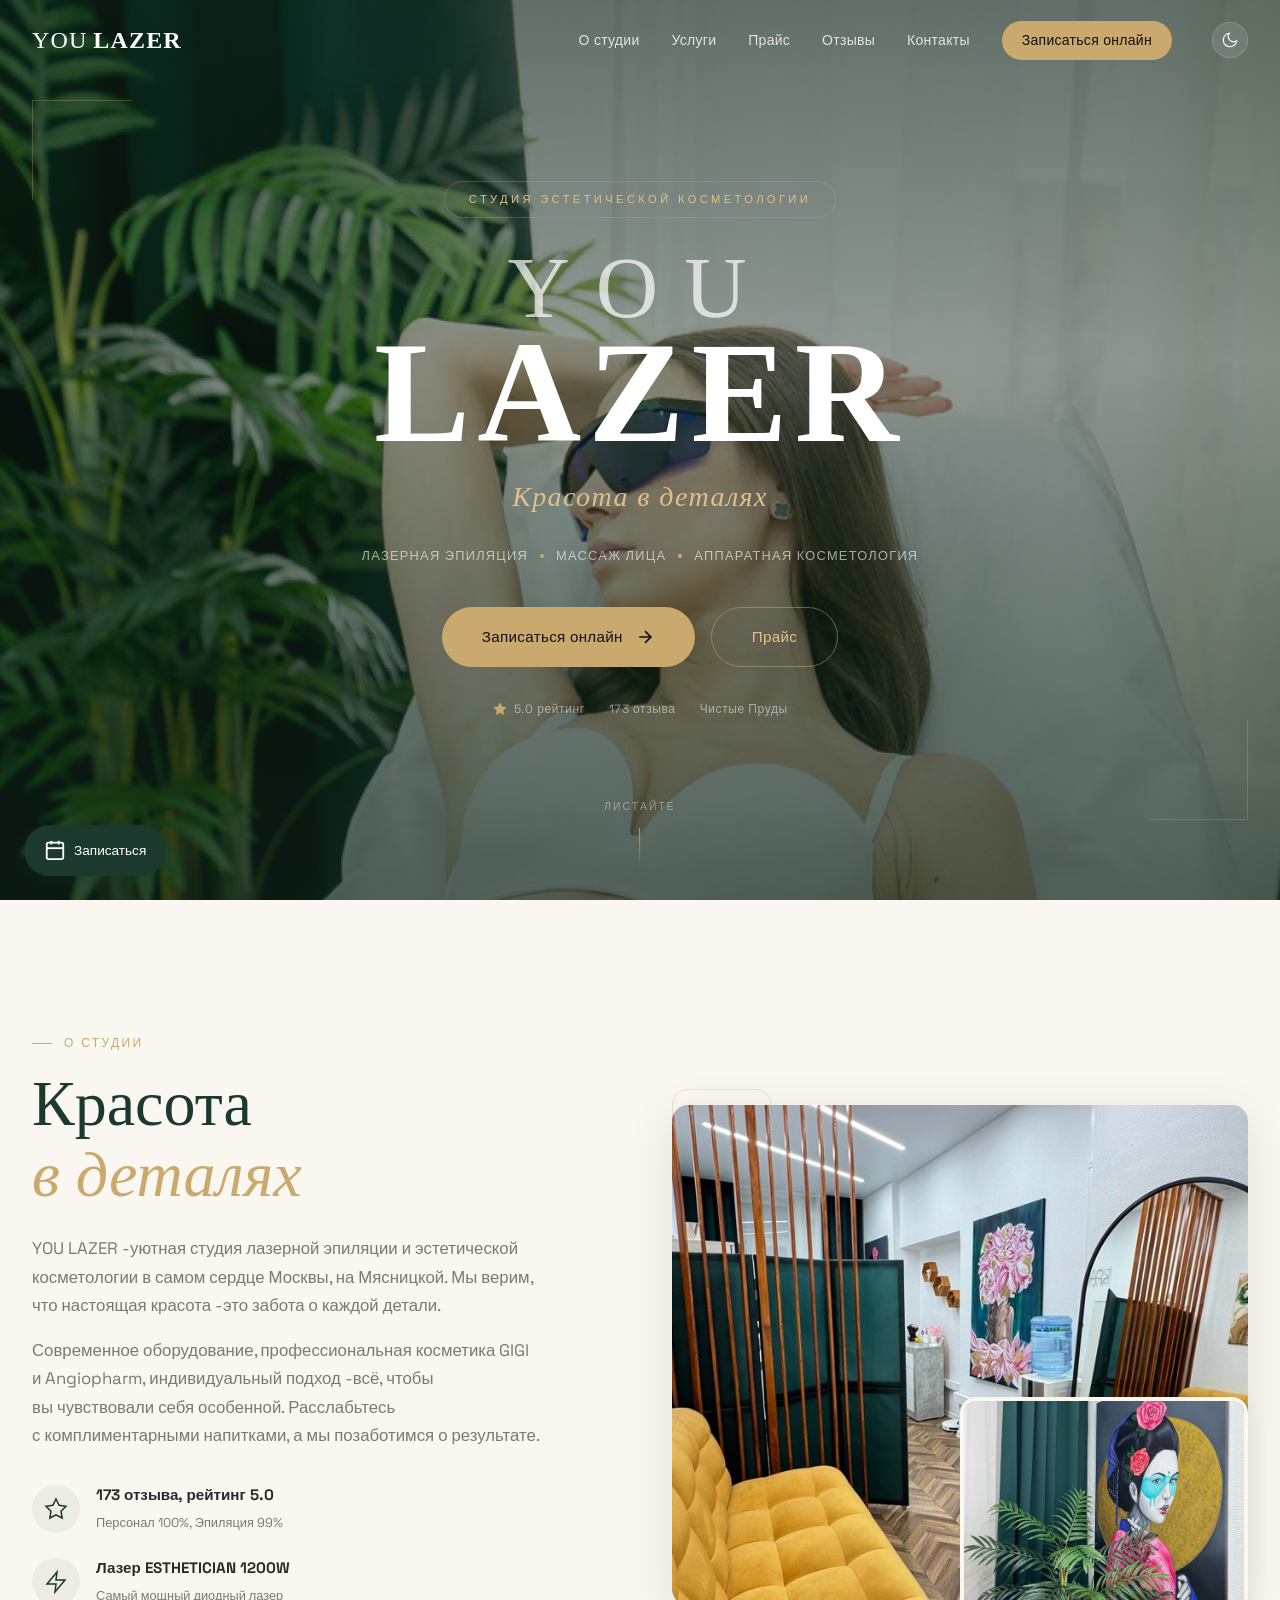
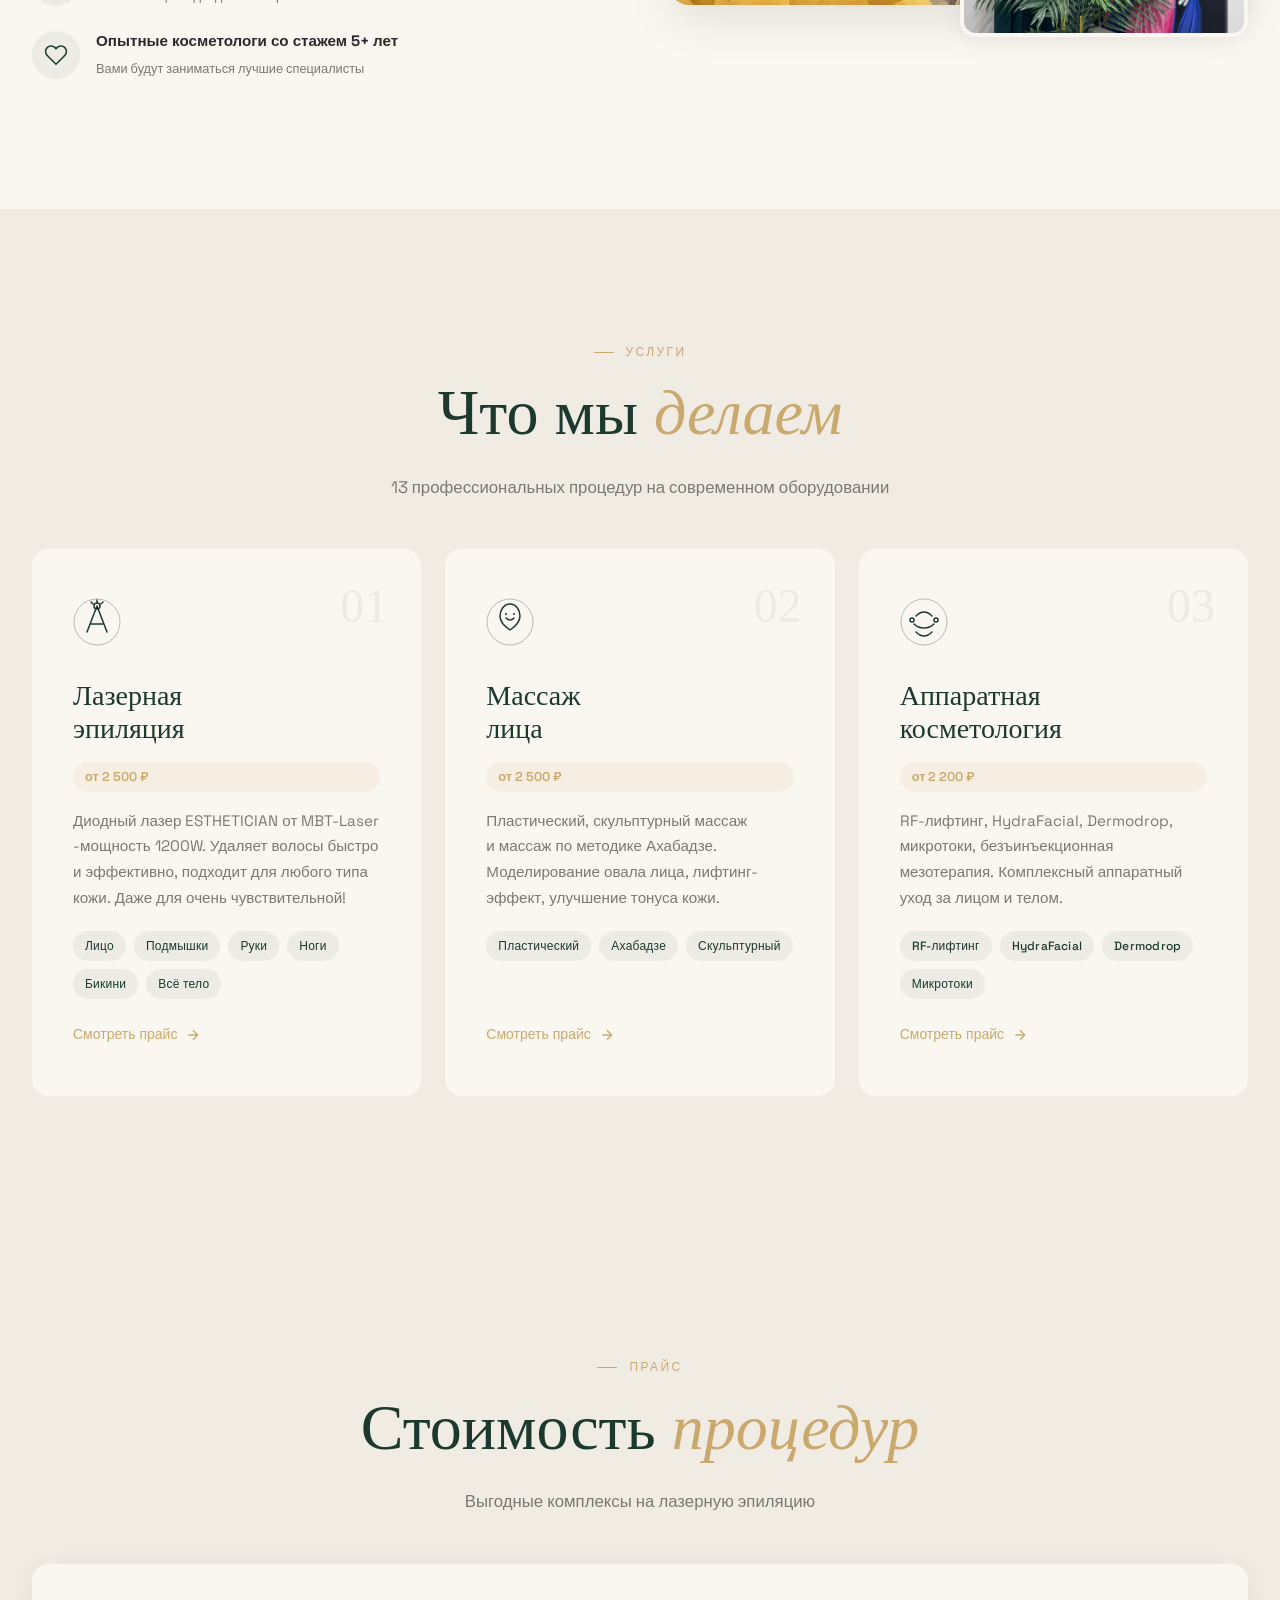
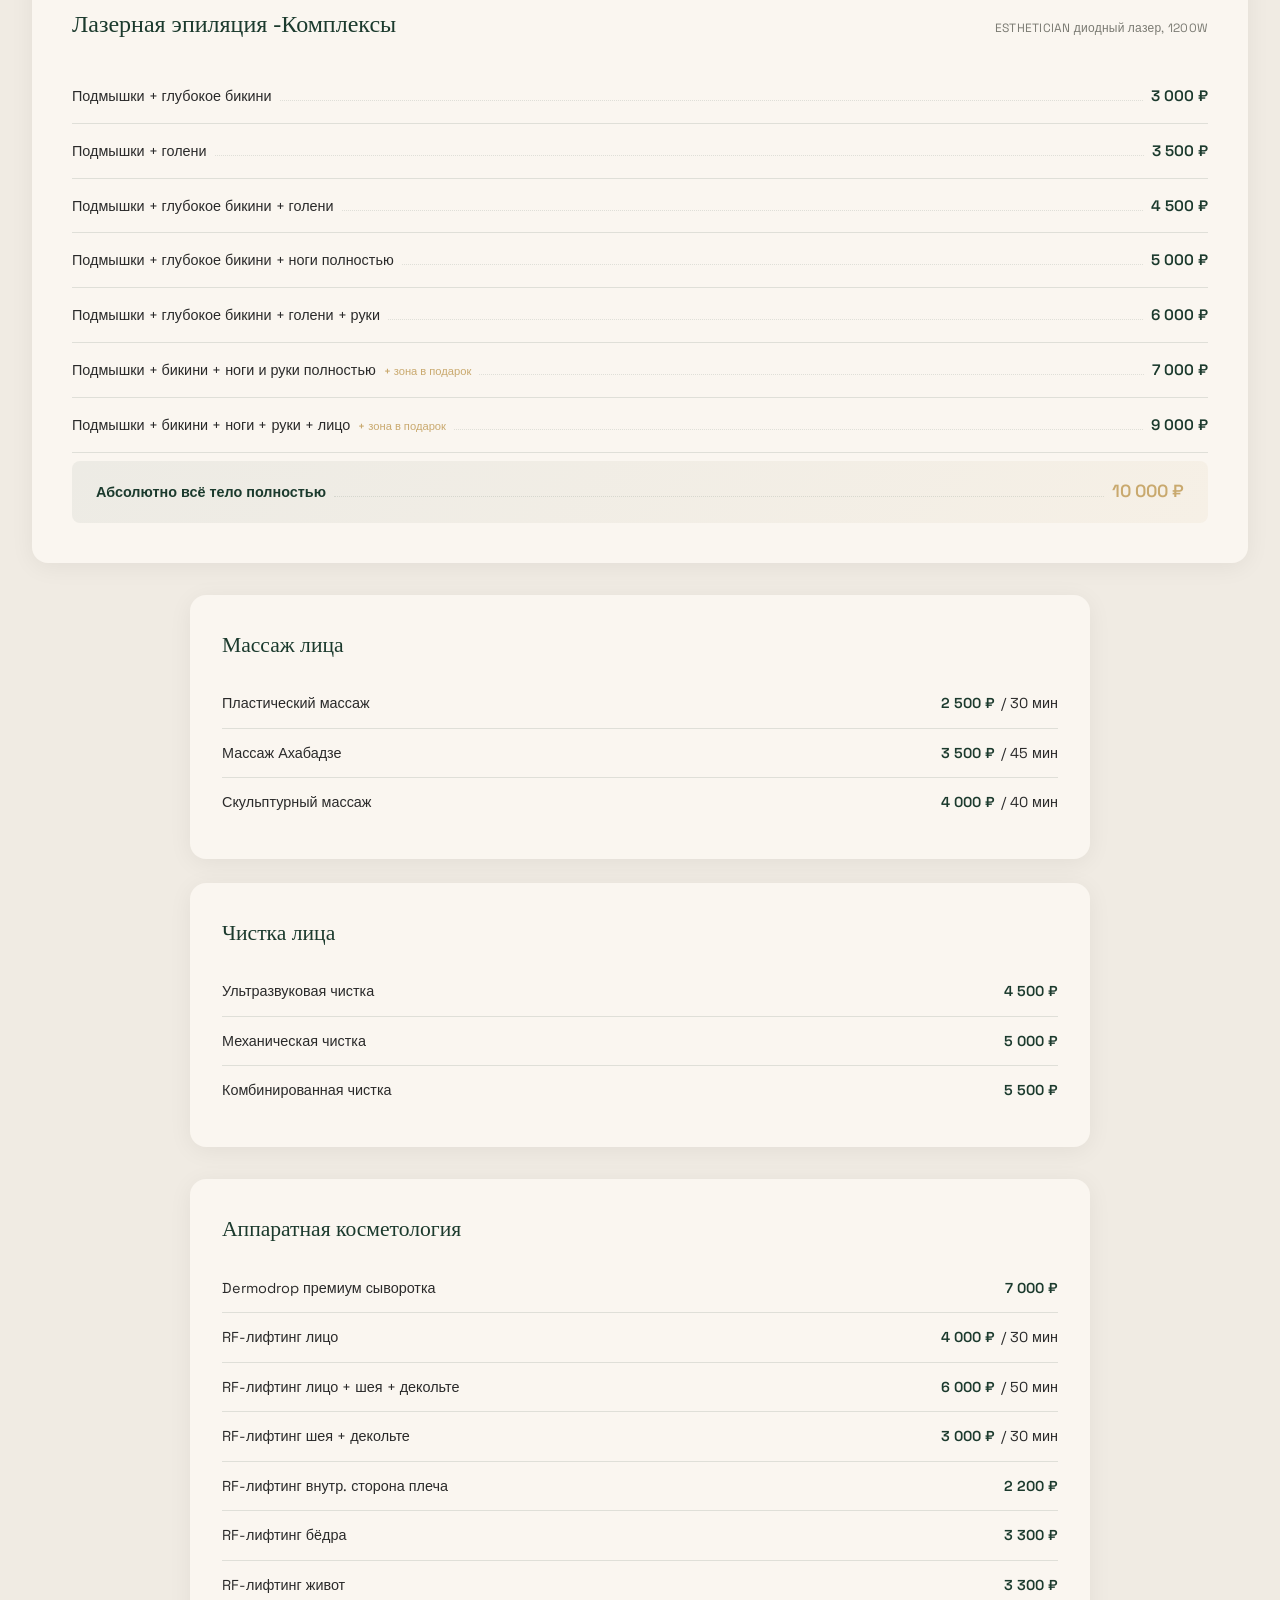
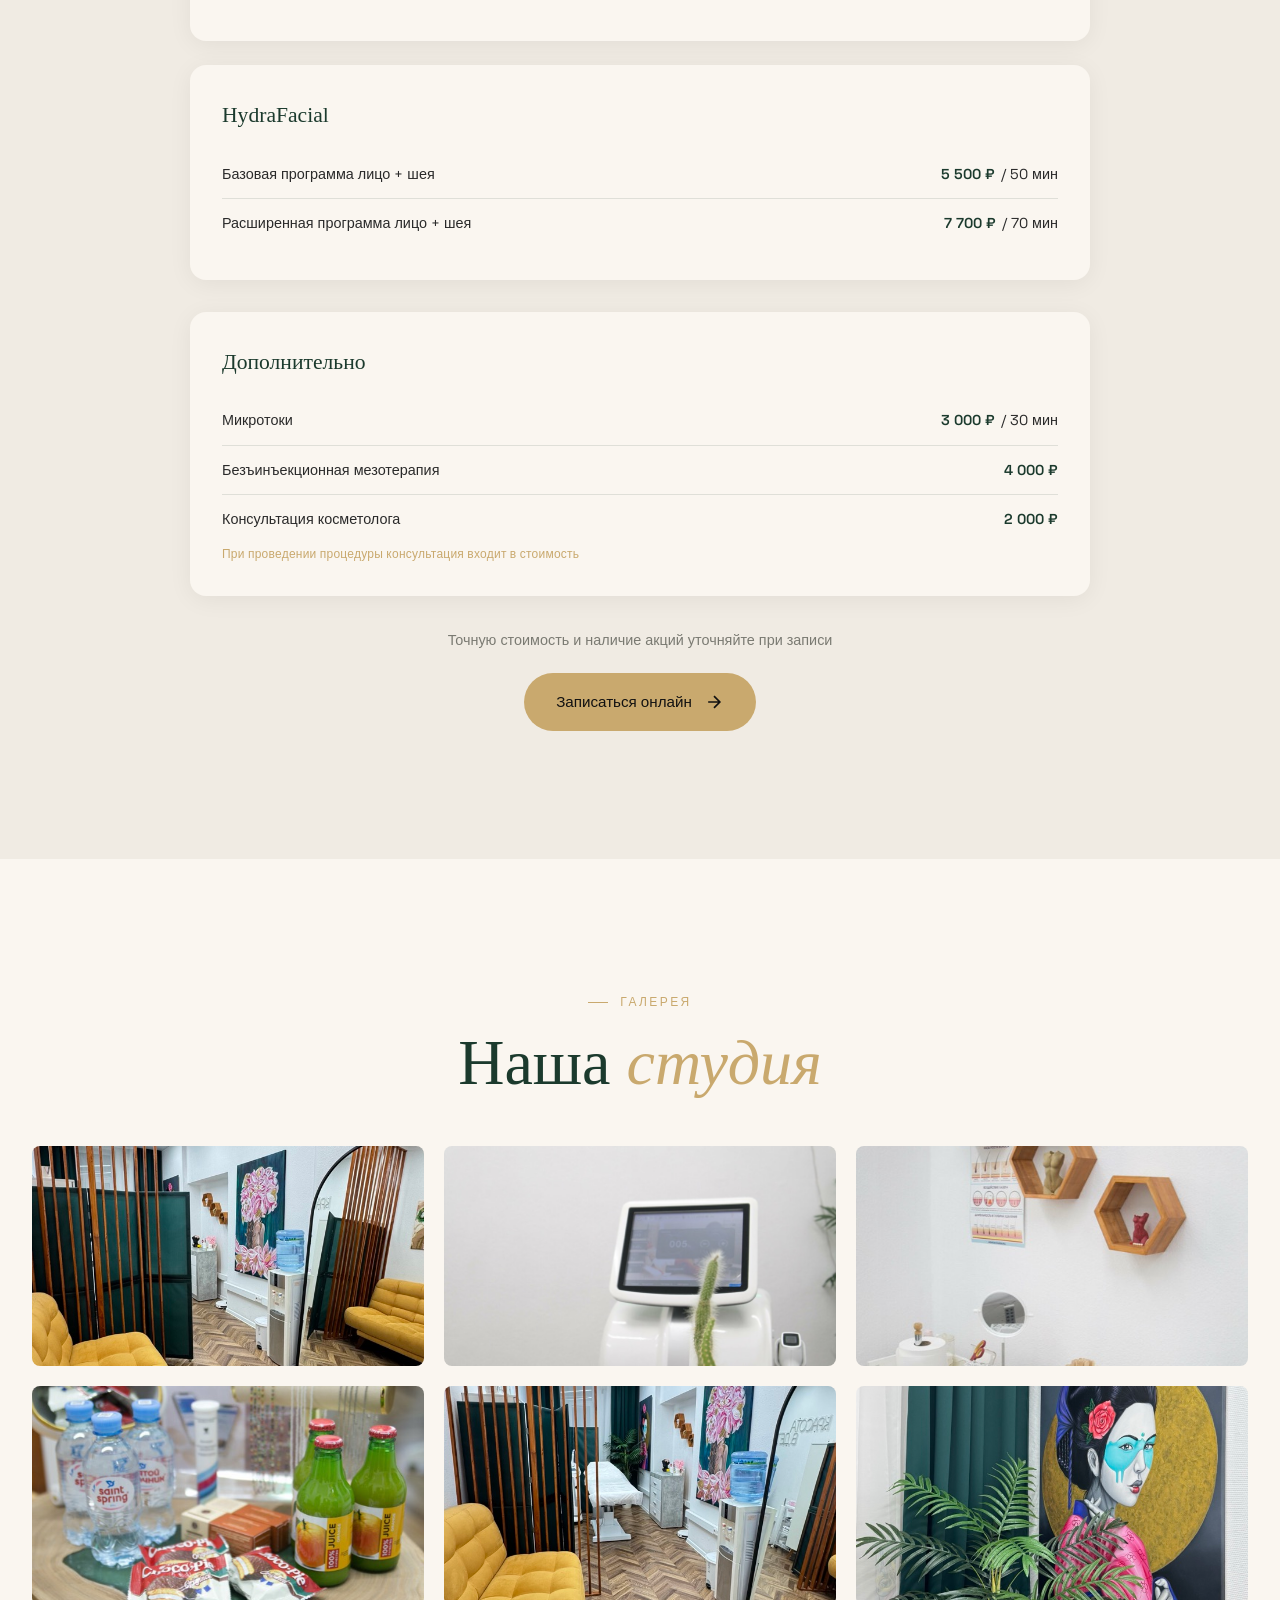
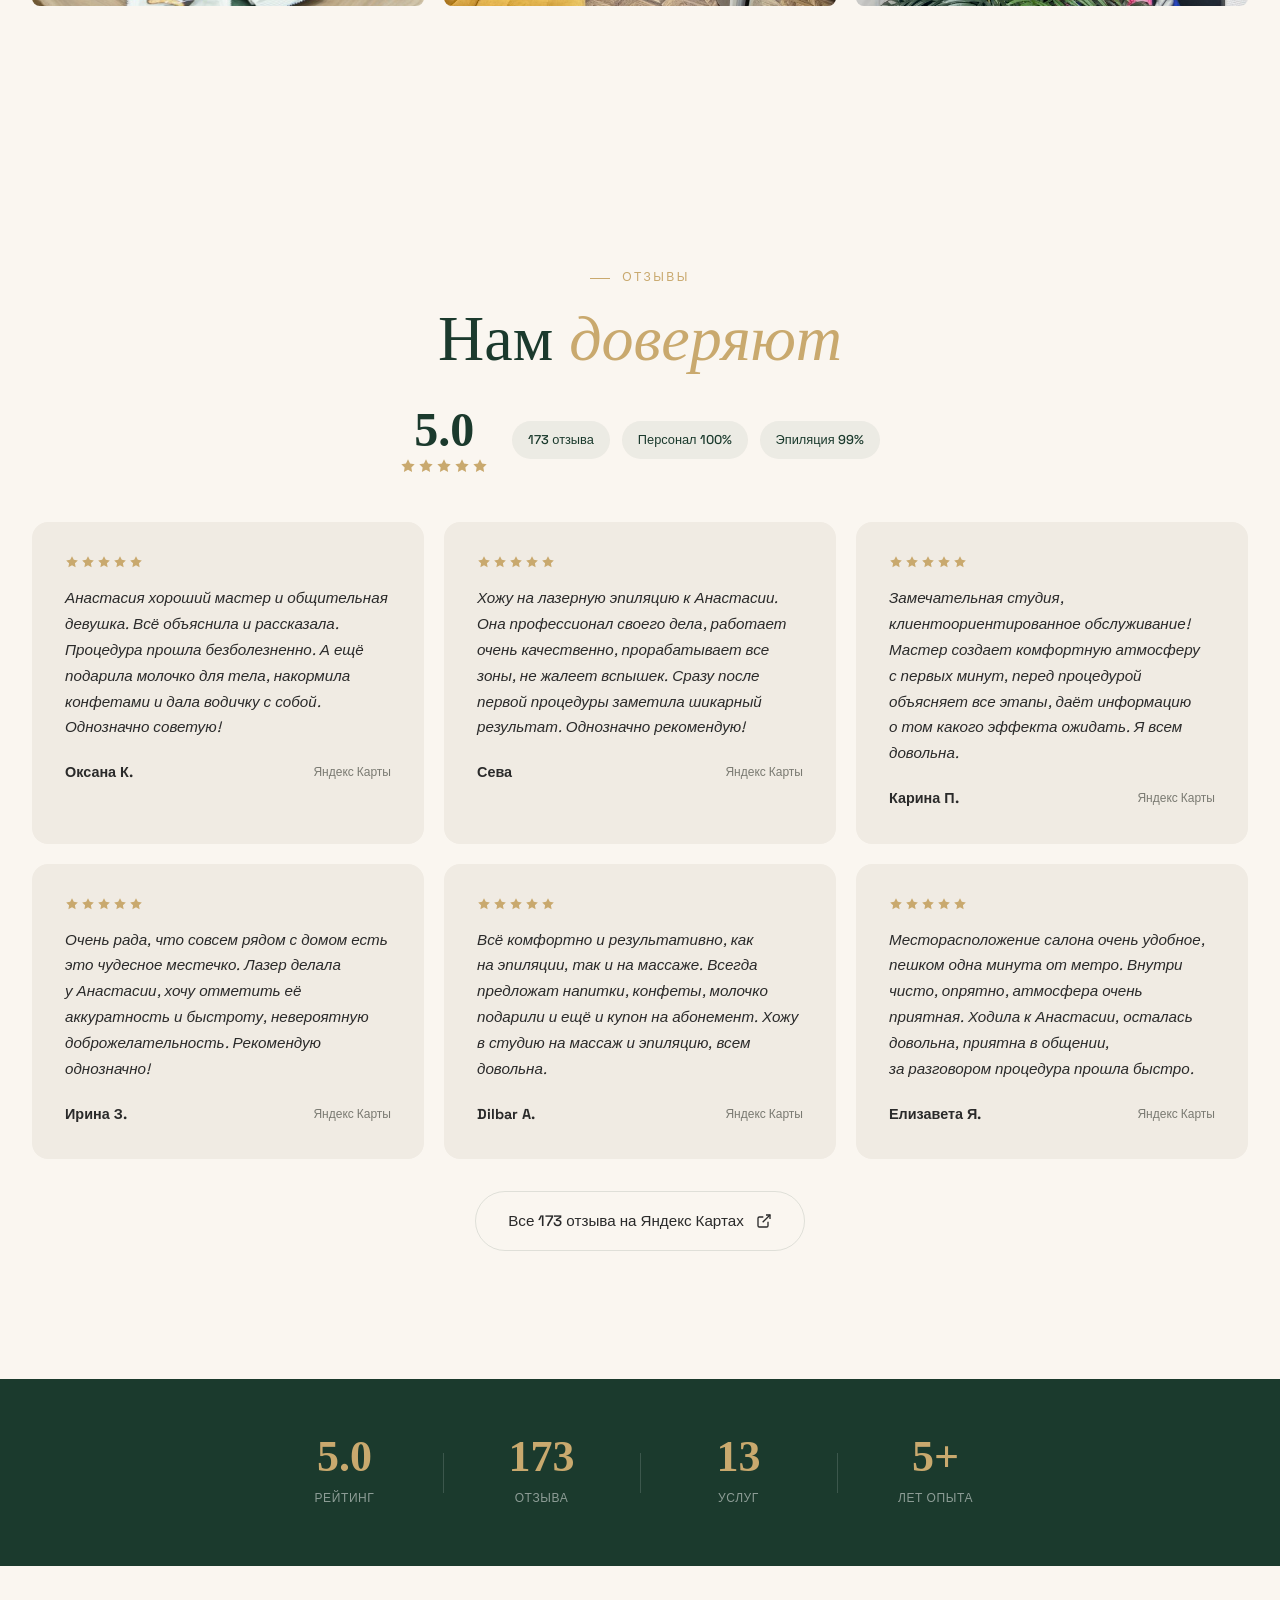
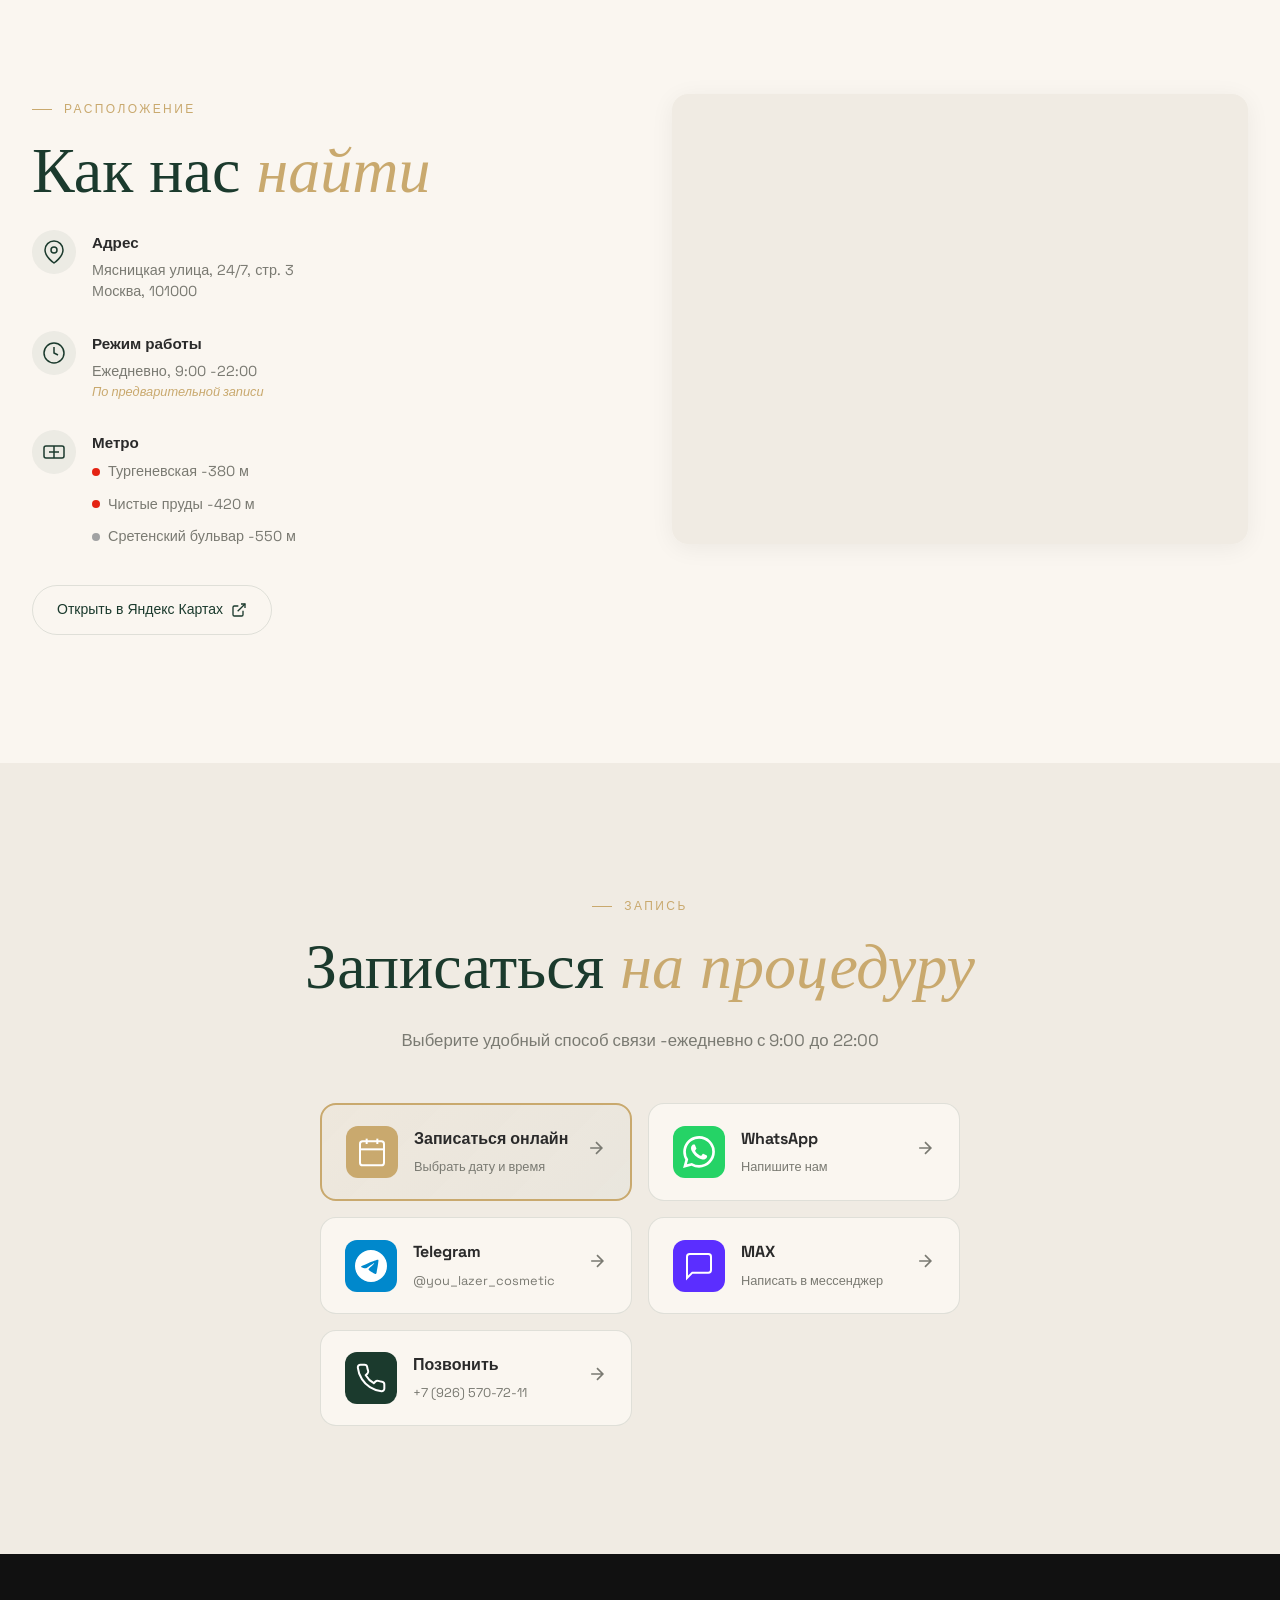
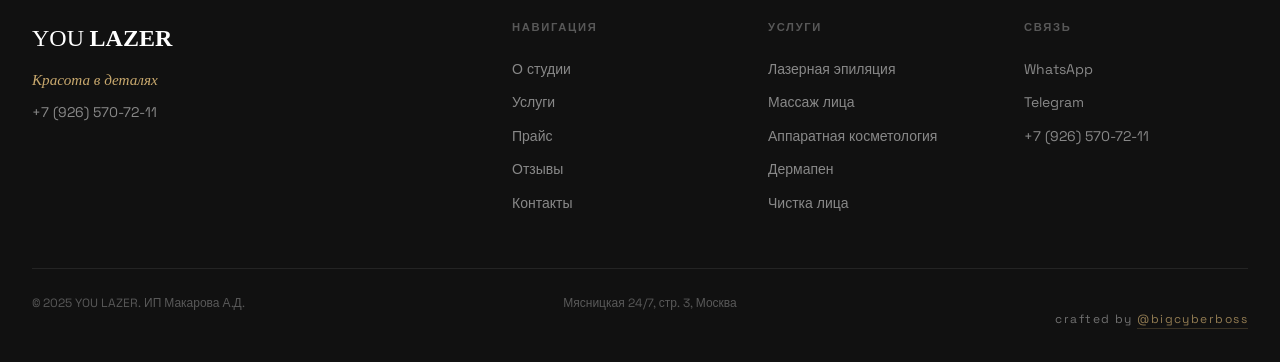
==== index.html @ 2b7dc01a "новый прайс: массаж лица, аппаратная косметология, чистка лица — убран старый массаж и instagram" ====
<!doctype html>
<html lang="ru">
    <head>
        <meta charset="UTF-8" />
        <meta name="viewport" content="width=device-width, initial-scale=1.0" />
        <title>YOU LAZER -Студия лазерной косметологии в Москве</title>
        <meta
            name="description"
            content="YOU LAZER -студия лазерной эпиляции и косметологии на Мясницкой. Лазерная эпиляция, дермапен, мезотерапия. Рейтинг 5.0, 173 отзыва."
        />

        <!-- Open Graph -->
        <meta property="og:title" content="YOU LAZER -Красота в деталях" />
        <meta
            property="og:description"
            content="Студия лазерной косметологии в центре Москвы. 173 отзыва, рейтинг 5.0."
        />
        <meta property="og:type" content="website" />
        <meta property="og:image" content="img/hero.jpg" />

        <!-- Favicon -->
        <link
            rel="icon"
            href="data:image/svg+xml,<svg xmlns='http://www.w3.org/2000/svg' viewBox='0 0 100 100'><rect fill='%231B3A2D' rx='16' width='100' height='100'/><text x='50' y='68' font-family='serif' font-size='48' fill='%23C9A96E' text-anchor='middle' font-weight='bold'>YL</text></svg>"
        />

        <!-- Fonts -->
        <link rel="preconnect" href="https://fonts.googleapis.com" />
        <link rel="preconnect" href="https://fonts.gstatic.com" crossorigin />
        <link
            href="https://fonts.googleapis.com/css2?family=Cormorant+Garant:ital,wght@0,300;0,400;0,500;0,600;0,700;1,400;1,500&family=Space+Grotesk:wght@300;400;500;600&display=swap"
            rel="stylesheet"
        />

        <link rel="stylesheet" href="css/style.css" />

        <!-- DIKIDI Widget -->
        <script
            type="text/javascript"
            src="https://dikidi.net/assets/js/widget_record/widget2.min.js?v=1"
        ></script>
    </head>
    <body>
        <!-- ============ NAVIGATION ============ -->
        <header class="nav" id="nav">
            <div class="nav__progress" id="navProgress"></div>
            <div class="nav__inner">
                <a href="#hero" class="nav__logo">
                    <span class="nav__logo-you">YOU</span>
                    <span class="nav__logo-lazer">LAZER</span>
                </a>
                <div class="nav__right">
                    <button
                        class="theme-toggle"
                        id="themeToggle"
                        aria-label="Сменить тему"
                    >
                        <svg
                            class="theme-toggle__moon"
                            width="20"
                            height="20"
                            viewBox="0 0 24 24"
                            fill="none"
                            stroke="currentColor"
                            stroke-width="1.5"
                        >
                            <path
                                d="M21 12.79A9 9 0 1 1 11.21 3 7 7 0 0 0 21 12.79z"
                            />
                        </svg>
                        <svg
                            class="theme-toggle__sun"
                            width="20"
                            height="20"
                            viewBox="0 0 24 24"
                            fill="none"
                            stroke="currentColor"
                            stroke-width="1.5"
                        >
                            <circle cx="12" cy="12" r="5" />
                            <line x1="12" y1="1" x2="12" y2="3" />
                            <line x1="12" y1="21" x2="12" y2="23" />
                            <line x1="4.22" y1="4.22" x2="5.64" y2="5.64" />
                            <line x1="18.36" y1="18.36" x2="19.78" y2="19.78" />
                            <line x1="1" y1="12" x2="3" y2="12" />
                            <line x1="21" y1="12" x2="23" y2="12" />
                            <line x1="4.22" y1="19.78" x2="5.64" y2="18.36" />
                            <line x1="18.36" y1="5.64" x2="19.78" y2="4.22" />
                        </svg>
                    </button>
                    <button
                        class="nav__toggle"
                        id="navToggle"
                        aria-label="Меню"
                    >
                        <span></span><span></span><span></span>
                    </button>
                </div>
                <nav class="nav__menu" id="navMenu">
                    <a href="#about" class="nav__link">О студии</a>
                    <a href="#services" class="nav__link">Услуги</a>
                    <a href="#pricing" class="nav__link">Прайс</a>
                    <a href="#reviews" class="nav__link">Отзывы</a>
                    <a href="#location" class="nav__link">Контакты</a>
                    <a
                        href="https://dikidi.net/#widget=206533"
                        class="nav__link nav__cta"
                        >Записаться онлайн</a
                    >
                    <button
                        class="theme-toggle theme-toggle--desktop"
                        id="themeToggleDesktop"
                        aria-label="Сменить тему"
                    >
                        <svg
                            class="theme-toggle__moon"
                            width="18"
                            height="18"
                            viewBox="0 0 24 24"
                            fill="none"
                            stroke="currentColor"
                            stroke-width="1.5"
                        >
                            <path
                                d="M21 12.79A9 9 0 1 1 11.21 3 7 7 0 0 0 21 12.79z"
                            />
                        </svg>
                        <svg
                            class="theme-toggle__sun"
                            width="18"
                            height="18"
                            viewBox="0 0 24 24"
                            fill="none"
                            stroke="currentColor"
                            stroke-width="1.5"
                        >
                            <circle cx="12" cy="12" r="5" />
                            <line x1="12" y1="1" x2="12" y2="3" />
                            <line x1="12" y1="21" x2="12" y2="23" />
                            <line x1="4.22" y1="4.22" x2="5.64" y2="5.64" />
                            <line x1="18.36" y1="18.36" x2="19.78" y2="19.78" />
                            <line x1="1" y1="12" x2="3" y2="12" />
                            <line x1="21" y1="12" x2="23" y2="12" />
                            <line x1="4.22" y1="19.78" x2="5.64" y2="18.36" />
                            <line x1="18.36" y1="5.64" x2="19.78" y2="4.22" />
                        </svg>
                    </button>
                </nav>
            </div>
        </header>

        <!-- ============ MOBILE MENU ============ -->
        <div class="mobile-menu" id="mobileMenu">
            <div class="mobile-menu__content">
                <nav class="mobile-menu__nav">
                    <a href="#about" class="mobile-menu__link">О студии</a>
                    <a href="#services" class="mobile-menu__link">Услуги</a>
                    <a href="#pricing" class="mobile-menu__link">Прайс</a>
                    <a href="#reviews" class="mobile-menu__link">Отзывы</a>
                    <a href="#location" class="mobile-menu__link">Контакты</a>
                    <a
                        href="https://dikidi.net/#widget=206533"
                        class="mobile-menu__link mobile-menu__cta"
                        >Записаться онлайн</a
                    >
                </nav>
                <div class="mobile-menu__footer">
                    <a
                        href="https://t.me/you_lazer_cosmetic"
                        target="_blank"
                        rel="noopener"
                        >Telegram</a
                    >
                    <a
                        href="https://wa.me/79265707211"
                        target="_blank"
                        rel="noopener"
                        >WhatsApp</a
                    >
                </div>
            </div>
        </div>

        <!-- ============ HERO ============ -->
        <section class="hero" id="hero">
            <div class="hero__bg">
                <img
                    src="img/hero.jpg"
                    alt="YOU LAZER студия"
                    class="hero__bg-img"
                />
                <div class="hero__overlay"></div>
            </div>
            <div class="hero__content">
                <div class="hero__badge" data-animate="fade-up">
                    Студия эстетической косметологии
                </div>
                <h1 class="hero__title" data-animate="fade-up" data-delay="100">
                    <span class="hero__title-you">YOU</span>
                    <span class="hero__title-lazer">LAZER</span>
                </h1>
                <p
                    class="hero__tagline"
                    data-animate="fade-up"
                    data-delay="200"
                >
                    Красота в деталях
                </p>
                <div
                    class="hero__services"
                    data-animate="fade-up"
                    data-delay="300"
                >
                    <span>Лазерная эпиляция</span>
                    <span class="hero__dot"></span>
                    <span>Массаж лица</span>
                    <span class="hero__dot"></span>
                    <span>Аппаратная косметология</span>
                </div>
                <div
                    class="hero__cta-group"
                    data-animate="fade-up"
                    data-delay="400"
                >
                    <a
                        href="https://dikidi.net/#widget=206533"
                        class="hero__cta"
                    >
                        Записаться онлайн
                        <svg
                            width="20"
                            height="20"
                            viewBox="0 0 24 24"
                            fill="none"
                            stroke="currentColor"
                            stroke-width="2"
                        >
                            <path d="M5 12h14M12 5l7 7-7 7" />
                        </svg>
                    </a>
                    <a href="#pricing" class="hero__cta hero__cta--outline"
                        >Прайс</a
                    >
                </div>
                <div
                    class="hero__trust"
                    data-animate="fade-up"
                    data-delay="500"
                >
                    <div class="hero__trust-item">
                        <svg
                            width="16"
                            height="16"
                            viewBox="0 0 24 24"
                            fill="var(--secondary)"
                            stroke="none"
                        >
                            <path
                                d="M12 2L15.09 8.26L22 9.27L17 14.14L18.18 21.02L12 17.77L5.82 21.02L7 14.14L2 9.27L8.91 8.26L12 2Z"
                            />
                        </svg>
                        <span>5.0 рейтинг</span>
                    </div>
                    <div class="hero__trust-item">
                        <span>173 отзыва</span>
                    </div>
                    <div class="hero__trust-item">
                        <span>Чистые Пруды</span>
                    </div>
                </div>
            </div>
            <div class="hero__scroll">
                <span>Листайте</span>
                <div class="hero__scroll-line"></div>
            </div>
            <div class="hero__corner hero__corner--tl"></div>
            <div class="hero__corner hero__corner--br"></div>
        </section>

        <!-- ============ ABOUT ============ -->
        <section class="about section" id="about">
            <div class="container">
                <div class="about__grid">
                    <div class="about__text" data-animate="fade-right">
                        <span class="section-label">О студии</span>
                        <h2 class="section-title">
                            Красота<br /><em>в деталях</em>
                        </h2>
                        <p class="about__desc">
                            YOU LAZER -уютная студия лазерной эпиляции
                            и&nbsp;эстетической косметологии в&nbsp;самом сердце
                            Москвы, на&nbsp;Мясницкой. Мы&nbsp;верим, что
                            настоящая красота -это забота о&nbsp;каждой детали.
                        </p>
                        <p class="about__desc">
                            Современное оборудование, профессиональная косметика
                            GIGI и&nbsp;Angiopharm, индивидуальный подход -всё,
                            чтобы вы&nbsp;чувствовали себя особенной.
                            Расслабьтесь с&nbsp;комплиментарными напитками,
                            а&nbsp;мы&nbsp;позаботимся о&nbsp;результате.
                        </p>
                        <div class="about__features">
                            <div class="about__feature">
                                <div class="about__feature-icon">
                                    <svg
                                        width="24"
                                        height="24"
                                        viewBox="0 0 24 24"
                                        fill="none"
                                        stroke="currentColor"
                                        stroke-width="1.5"
                                    >
                                        <path
                                            d="M12 2L15.09 8.26L22 9.27L17 14.14L18.18 21.02L12 17.77L5.82 21.02L7 14.14L2 9.27L8.91 8.26L12 2Z"
                                        />
                                    </svg>
                                </div>
                                <div>
                                    <strong>173 отзыва, рейтинг 5.0</strong>
                                    <span>Персонал 100%, Эпиляция 99%</span>
                                </div>
                            </div>
                            <div class="about__feature">
                                <div class="about__feature-icon">
                                    <svg
                                        width="24"
                                        height="24"
                                        viewBox="0 0 24 24"
                                        fill="none"
                                        stroke="currentColor"
                                        stroke-width="1.5"
                                    >
                                        <path
                                            d="M13 2L3 14h9l-1 8 10-12h-9l1-8z"
                                        />
                                    </svg>
                                </div>
                                <div>
                                    <strong>Лазер ESTHETICIAN 1200W</strong>
                                    <span>Самый мощный диодный лазер</span>
                                </div>
                            </div>
                            <div class="about__feature">
                                <div class="about__feature-icon">
                                    <svg
                                        width="24"
                                        height="24"
                                        viewBox="0 0 24 24"
                                        fill="none"
                                        stroke="currentColor"
                                        stroke-width="1.5"
                                    >
                                        <path
                                            d="M20.84 4.61a5.5 5.5 0 0 0-7.78 0L12 5.67l-1.06-1.06a5.5 5.5 0 0 0-7.78 7.78l1.06 1.06L12 21.23l7.78-7.78 1.06-1.06a5.5 5.5 0 0 0 0-7.78z"
                                        />
                                    </svg>
                                </div>
                                <div>
                                    <strong
                                        >Опытные косметологи со стажем 5+
                                        лет</strong
                                    >
                                    <span
                                        >Вами будут заниматься лучшие
                                        специалисты</span
                                    >
                                </div>
                            </div>
                        </div>
                    </div>
                    <div class="about__images" data-animate="fade-left">
                        <div class="about__img about__img--main">
                            <img
                                src="img/studio-lounge.jpg"
                                alt="Зона ожидания студии YOU LAZER"
                                loading="lazy"
                            />
                        </div>
                        <div class="about__img about__img--accent">
                            <img
                                src="img/art.jpg"
                                alt="Интерьер студии YOU LAZER"
                                loading="lazy"
                            />
                        </div>
                        <div class="about__decor"></div>
                    </div>
                </div>
            </div>
        </section>

        <!-- ============ SERVICES ============ -->
        <section class="services section" id="services">
            <div class="container">
                <div class="services__header" data-animate="fade-up">
                    <span class="section-label">Услуги</span>
                    <h2 class="section-title">Что мы <em>делаем</em></h2>
                    <p class="services__subtitle">
                        13 профессиональных процедур на современном оборудовании
                    </p>
                </div>

                <div class="services__grid">
                    <!-- Laser -->
                    <div
                        class="service-card"
                        data-animate="fade-up"
                        data-delay="0"
                    >
                        <div class="service-card__icon">
                            <svg
                                width="48"
                                height="48"
                                viewBox="0 0 48 48"
                                fill="none"
                            >
                                <circle
                                    cx="24"
                                    cy="24"
                                    r="23"
                                    stroke="currentColor"
                                    stroke-width="1"
                                    opacity="0.3"
                                />
                                <path
                                    d="M14 34L24 8L34 34"
                                    stroke="currentColor"
                                    stroke-width="1.5"
                                    stroke-linecap="round"
                                    stroke-linejoin="round"
                                />
                                <path
                                    d="M18 26H30"
                                    stroke="currentColor"
                                    stroke-width="1.5"
                                    stroke-linecap="round"
                                />
                                <circle
                                    cx="24"
                                    cy="8"
                                    r="3"
                                    stroke="currentColor"
                                    stroke-width="1.5"
                                />
                                <line
                                    x1="24"
                                    y1="5"
                                    x2="24"
                                    y2="2"
                                    stroke="currentColor"
                                    stroke-width="1.5"
                                    stroke-linecap="round"
                                />
                                <line
                                    x1="28"
                                    y1="6"
                                    x2="30"
                                    y2="4"
                                    stroke="currentColor"
                                    stroke-width="1.5"
                                    stroke-linecap="round"
                                />
                                <line
                                    x1="20"
                                    y1="6"
                                    x2="18"
                                    y2="4"
                                    stroke="currentColor"
                                    stroke-width="1.5"
                                    stroke-linecap="round"
                                />
                            </svg>
                        </div>
                        <div class="service-card__number">01</div>
                        <h3 class="service-card__title">
                            Лазерная<br />эпиляция
                        </h3>
                        <div class="service-card__badge">от 2 500 ₽</div>
                        <p class="service-card__desc">
                            Диодный лазер ESTHETICIAN от MBT-Laser -мощность
                            1200W. Удаляет волосы быстро и&nbsp;эффективно,
                            подходит для любого типа кожи. Даже для очень
                            чувствительной!
                        </p>
                        <ul class="service-card__zones">
                            <li>Лицо</li>
                            <li>Подмышки</li>
                            <li>Руки</li>
                            <li>Ноги</li>
                            <li>Бикини</li>
                            <li>Всё тело</li>
                        </ul>
                        <a href="#pricing" class="service-card__link">
                            Смотреть прайс
                            <svg
                                width="16"
                                height="16"
                                viewBox="0 0 24 24"
                                fill="none"
                                stroke="currentColor"
                                stroke-width="2"
                            >
                                <path d="M5 12h14M12 5l7 7-7 7" />
                            </svg>
                        </a>
                    </div>

                    <!-- Face Massage -->
                    <div
                        class="service-card"
                        data-animate="fade-up"
                        data-delay="150"
                    >
                        <div class="service-card__icon">
                            <svg
                                width="48"
                                height="48"
                                viewBox="0 0 48 48"
                                fill="none"
                            >
                                <circle
                                    cx="24"
                                    cy="24"
                                    r="23"
                                    stroke="currentColor"
                                    stroke-width="1"
                                    opacity="0.3"
                                />
                                <path
                                    d="M24 6C18 6 14 12 14 18C14 24 18 28 24 32C30 28 34 24 34 18C34 12 30 6 24 6Z"
                                    stroke="currentColor"
                                    stroke-width="1.5"
                                    stroke-linejoin="round"
                                />
                                <path
                                    d="M20 20C20 20 22 22 24 22C26 22 28 20 28 20"
                                    stroke="currentColor"
                                    stroke-width="1.5"
                                    stroke-linecap="round"
                                />
                                <circle
                                    cx="20"
                                    cy="16"
                                    r="1"
                                    fill="currentColor"
                                />
                                <circle
                                    cx="28"
                                    cy="16"
                                    r="1"
                                    fill="currentColor"
                                />
                            </svg>
                        </div>
                        <div class="service-card__number">02</div>
                        <h3 class="service-card__title">Массаж<br />лица</h3>
                        <div class="service-card__badge">от 2 500 ₽</div>
                        <p class="service-card__desc">
                            Пластический, скульптурный массаж и&nbsp;массаж
                            по&nbsp;методике Ахабадзе. Моделирование овала лица,
                            лифтинг-эффект, улучшение тонуса кожи.
                        </p>
                        <ul class="service-card__zones">
                            <li>Пластический</li>
                            <li>Ахабадзе</li>
                            <li>Скульптурный</li>
                        </ul>
                        <a
                            href="#pricing"
                            class="service-card__link"
                        >
                            Смотреть прайс
                            <svg
                                width="16"
                                height="16"
                                viewBox="0 0 24 24"
                                fill="none"
                                stroke="currentColor"
                                stroke-width="2"
                            >
                                <path d="M5 12h14M12 5l7 7-7 7" />
                            </svg>
                        </a>
                    </div>

                    <!-- Hardware Cosmetology -->
                    <div
                        class="service-card"
                        data-animate="fade-up"
                        data-delay="300"
                    >
                        <div class="service-card__icon">
                            <svg
                                width="48"
                                height="48"
                                viewBox="0 0 48 48"
                                fill="none"
                            >
                                <circle
                                    cx="24"
                                    cy="24"
                                    r="23"
                                    stroke="currentColor"
                                    stroke-width="1"
                                    opacity="0.3"
                                />
                                <path
                                    d="M16 18C16 18 20 14 24 14C28 14 32 18 32 18"
                                    stroke="currentColor"
                                    stroke-width="1.5"
                                    stroke-linecap="round"
                                />
                                <path
                                    d="M14 26C14 26 18 30 24 30C30 30 34 26 34 26"
                                    stroke="currentColor"
                                    stroke-width="1.5"
                                    stroke-linecap="round"
                                />
                                <path
                                    d="M16 34C16 34 20 38 24 38C28 38 32 34 32 34"
                                    stroke="currentColor"
                                    stroke-width="1.5"
                                    stroke-linecap="round"
                                />
                                <circle
                                    cx="12"
                                    cy="22"
                                    r="2"
                                    stroke="currentColor"
                                    stroke-width="1.5"
                                />
                                <circle
                                    cx="36"
                                    cy="22"
                                    r="2"
                                    stroke="currentColor"
                                    stroke-width="1.5"
                                />
                            </svg>
                        </div>
                        <div class="service-card__number">03</div>
                        <h3 class="service-card__title">
                            Аппаратная<br />косметология
                        </h3>
                        <div class="service-card__badge">от 2 200 ₽</div>
                        <p class="service-card__desc">
                            RF-лифтинг, HydraFacial, Dermodrop, микротоки,
                            безъинъекционная мезотерапия. Комплексный аппаратный
                            уход за&nbsp;лицом и&nbsp;телом.
                        </p>
                        <ul class="service-card__zones">
                            <li>RF-лифтинг</li>
                            <li>HydraFacial</li>
                            <li>Dermodrop</li>
                            <li>Микротоки</li>
                        </ul>
                        <a
                            href="#pricing"
                            class="service-card__link"
                        >
                            Смотреть прайс
                            <svg
                                width="16"
                                height="16"
                                viewBox="0 0 24 24"
                                fill="none"
                                stroke="currentColor"
                                stroke-width="2"
                            >
                                <path d="M5 12h14M12 5l7 7-7 7" />
                            </svg>
                        </a>
                    </div>
                </div>
            </div>
        </section>

        <!-- ============ PRICING ============ -->
        <section class="pricing section" id="pricing">
            <div class="container">
                <div class="pricing__header" data-animate="fade-up">
                    <span class="section-label">Прайс</span>
                    <h2 class="section-title">Стоимость <em>процедур</em></h2>
                    <p class="pricing__subtitle">
                        Выгодные комплексы на лазерную эпиляцию
                    </p>
                </div>

                <!-- Laser combos -->
                <div class="pricing__combos" data-animate="fade-up">
                    <div class="pricing__combos-header">
                        <h3>Лазерная эпиляция -Комплексы</h3>
                        <span class="pricing__combos-note"
                            >ESTHETICIAN диодный лазер, 1200W</span
                        >
                    </div>

                    <div class="pricing__table">
                        <div class="pricing__row">
                            <span class="pricing__service"
                                >Подмышки + глубокое бикини</span
                            >
                            <span class="pricing__dots"></span>
                            <span class="pricing__price">3 000 ₽</span>
                        </div>
                        <div class="pricing__row">
                            <span class="pricing__service"
                                >Подмышки + голени</span
                            >
                            <span class="pricing__dots"></span>
                            <span class="pricing__price">3 500 ₽</span>
                        </div>
                        <div class="pricing__row">
                            <span class="pricing__service"
                                >Подмышки + глубокое бикини + голени</span
                            >
                            <span class="pricing__dots"></span>
                            <span class="pricing__price">4 500 ₽</span>
                        </div>
                        <div class="pricing__row">
                            <span class="pricing__service"
                                >Подмышки + глубокое бикини + ноги
                                полностью</span
                            >
                            <span class="pricing__dots"></span>
                            <span class="pricing__price">5 000 ₽</span>
                        </div>
                        <div class="pricing__row">
                            <span class="pricing__service"
                                >Подмышки + глубокое бикини + голени +
                                руки</span
                            >
                            <span class="pricing__dots"></span>
                            <span class="pricing__price">6 000 ₽</span>
                        </div>
                        <div class="pricing__row">
                            <span class="pricing__service"
                                >Подмышки + бикини + ноги и руки полностью<span
                                    class="pricing__gift"
                                    >+ зона в подарок</span
                                ></span
                            >
                            <span class="pricing__dots"></span>
                            <span class="pricing__price">7 000 ₽</span>
                        </div>
                        <div class="pricing__row">
                            <span class="pricing__service"
                                >Подмышки + бикини + ноги + руки + лицо<span
                                    class="pricing__gift"
                                    >+ зона в подарок</span
                                ></span
                            >
                            <span class="pricing__dots"></span>
                            <span class="pricing__price">9 000 ₽</span>
                        </div>
                        <div class="pricing__row pricing__row--featured">
                            <span class="pricing__service"
                                >Абсолютно всё тело полностью</span
                            >
                            <span class="pricing__dots"></span>
                            <span class="pricing__price">10 000 ₽</span>
                        </div>
                    </div>
                </div>

                <!-- Face Massage pricing -->
                <div class="pricing__other" data-animate="fade-up">
                    <div class="pricing__card">
                        <h4>Массаж лица</h4>
                        <div class="pricing__card-list">
                            <div class="pricing__card-row">
                                <span>Пластический массаж</span>
                                <strong>2 500 ₽ <span class="pricing__time">30 мин</span></strong>
                            </div>
                            <div class="pricing__card-row">
                                <span>Массаж Ахабадзе</span>
                                <strong>3 500 ₽ <span class="pricing__time">45 мин</span></strong>
                            </div>
                            <div class="pricing__card-row">
                                <span>Скульптурный массаж</span>
                                <strong>4 000 ₽ <span class="pricing__time">40 мин</span></strong>
                            </div>
                        </div>
                    </div>

                    <div class="pricing__card">
                        <h4>Чистка лица</h4>
                        <div class="pricing__card-list">
                            <div class="pricing__card-row">
                                <span>Ультразвуковая чистка</span>
                                <strong>4 500 ₽</strong>
                            </div>
                            <div class="pricing__card-row">
                                <span>Механическая чистка</span>
                                <strong>5 000 ₽</strong>
                            </div>
                            <div class="pricing__card-row">
                                <span>Комбинированная чистка</span>
                                <strong>5 500 ₽</strong>
                            </div>
                        </div>
                    </div>
                </div>

                <!-- Hardware Cosmetology pricing -->
                <div class="pricing__other" data-animate="fade-up">
                    <div class="pricing__card">
                        <h4>Аппаратная косметология</h4>
                        <div class="pricing__card-list">
                            <div class="pricing__card-row">
                                <span>Dermodrop премиум сыворотка</span>
                                <strong>7 000 ₽</strong>
                            </div>
                            <div class="pricing__card-row">
                                <span>RF-лифтинг лицо</span>
                                <strong>4 000 ₽ <span class="pricing__time">30 мин</span></strong>
                            </div>
                            <div class="pricing__card-row">
                                <span>RF-лифтинг лицо + шея + декольте</span>
                                <strong>6 000 ₽ <span class="pricing__time">50 мин</span></strong>
                            </div>
                            <div class="pricing__card-row">
                                <span>RF-лифтинг шея + декольте</span>
                                <strong>3 000 ₽ <span class="pricing__time">30 мин</span></strong>
                            </div>
                            <div class="pricing__card-row">
                                <span>RF-лифтинг внутр. сторона плеча</span>
                                <strong>2 200 ₽</strong>
                            </div>
                            <div class="pricing__card-row">
                                <span>RF-лифтинг бёдра</span>
                                <strong>3 300 ₽</strong>
                            </div>
                            <div class="pricing__card-row">
                                <span>RF-лифтинг живот</span>
                                <strong>3 300 ₽</strong>
                            </div>
                        </div>
                    </div>

                    <div class="pricing__card">
                        <h4>HydraFacial</h4>
                        <div class="pricing__card-list">
                            <div class="pricing__card-row">
                                <span>Базовая программа лицо + шея</span>
                                <strong>5 500 ₽ <span class="pricing__time">50 мин</span></strong>
                            </div>
                            <div class="pricing__card-row">
                                <span>Расширенная программа лицо + шея</span>
                                <strong>7 700 ₽ <span class="pricing__time">70 мин</span></strong>
                            </div>
                        </div>
                    </div>
                </div>

                <!-- Additional services -->
                <div class="pricing__other" data-animate="fade-up">
                    <div class="pricing__card">
                        <h4>Дополнительно</h4>
                        <div class="pricing__card-list">
                            <div class="pricing__card-row">
                                <span>Микротоки</span>
                                <strong>3 000 ₽ <span class="pricing__time">30 мин</span></strong>
                            </div>
                            <div class="pricing__card-row">
                                <span>Безъинъекционная мезотерапия</span>
                                <strong>4 000 ₽</strong>
                            </div>
                            <div class="pricing__card-row">
                                <span>Консультация косметолога</span>
                                <strong>2 000 ₽</strong>
                            </div>
                        </div>
                        <span class="pricing__card-note"
                            >При проведении процедуры консультация входит в&nbsp;стоимость</span
                        >
                    </div>
                </div>

                <div class="pricing__cta" data-animate="fade-up">
                    <p>
                        Точную стоимость и&nbsp;наличие акций уточняйте при
                        записи
                    </p>
                    <a
                        href="https://dikidi.net/#widget=206533"
                        class="btn btn--primary"
                    >
                        Записаться онлайн
                        <svg
                            width="20"
                            height="20"
                            viewBox="0 0 24 24"
                            fill="none"
                            stroke="currentColor"
                            stroke-width="2"
                        >
                            <path d="M5 12h14M12 5l7 7-7 7" />
                        </svg>
                    </a>
                </div>
            </div>
        </section>

        <!-- ============ GALLERY ============ -->
        <section class="gallery section" id="gallery">
            <div class="container">
                <div class="gallery__header" data-animate="fade-up">
                    <span class="section-label">Галерея</span>
                    <h2 class="section-title">Наша <em>студия</em></h2>
                </div>
                <div class="gallery__grid">
                    <div
                        class="gallery__item"
                        data-animate="fade-up"
                        data-delay="0"
                    >
                        <img
                            src="img/studio-lounge.jpg"
                            alt="Зона ожидания"
                            loading="lazy"
                        />
                        <div class="gallery__item-overlay">
                            <span>Зона ожидания</span>
                        </div>
                    </div>
                    <div
                        class="gallery__item"
                        data-animate="fade-up"
                        data-delay="100"
                    >
                        <img
                            src="img/laser-machine.jpg"
                            alt="Лазерное оборудование"
                            loading="lazy"
                        />
                        <div class="gallery__item-overlay">
                            <span>Оборудование</span>
                        </div>
                    </div>
                    <div
                        class="gallery__item"
                        data-animate="fade-up"
                        data-delay="200"
                    >
                        <img
                            src="img/products.jpg"
                            alt="Косметические средства"
                            loading="lazy"
                        />
                        <div class="gallery__item-overlay">
                            <span>Косметика</span>
                        </div>
                    </div>
                    <div
                        class="gallery__item"
                        data-animate="fade-up"
                        data-delay="0"
                    >
                        <img
                            src="img/welcome.jpg"
                            alt="Угощения для гостей"
                            loading="lazy"
                        />
                        <div class="gallery__item-overlay">
                            <span>Забота о гостях</span>
                        </div>
                    </div>
                    <div
                        class="gallery__item"
                        data-animate="fade-up"
                        data-delay="100"
                    >
                        <img
                            src="img/studio-wide.jpg"
                            alt="Панорама студии"
                            loading="lazy"
                        />
                        <div class="gallery__item-overlay">
                            <span>Интерьер</span>
                        </div>
                    </div>
                    <div
                        class="gallery__item"
                        data-animate="fade-up"
                        data-delay="200"
                    >
                        <img
                            src="img/art.jpg"
                            alt="Арт-объект"
                            loading="lazy"
                        />
                        <div class="gallery__item-overlay">
                            <span>Детали</span>
                        </div>
                    </div>
                </div>
            </div>
        </section>

        <!-- ============ REVIEWS ============ -->
        <section class="reviews section" id="reviews">
            <div class="container">
                <div class="reviews__header" data-animate="fade-up">
                    <span class="section-label">Отзывы</span>
                    <h2 class="section-title">Нам <em>доверяют</em></h2>
                </div>

                <!-- Stats -->
                <div class="reviews__stats" data-animate="fade-up">
                    <div class="reviews__stat">
                        <span class="reviews__stat-number">5.0</span>
                        <div class="reviews__stars">
                            <svg
                                width="16"
                                height="16"
                                viewBox="0 0 24 24"
                                fill="#C9A96E"
                            >
                                <path
                                    d="M12 2L15.09 8.26L22 9.27L17 14.14L18.18 21.02L12 17.77L5.82 21.02L7 14.14L2 9.27L8.91 8.26L12 2Z"
                                />
                            </svg>
                            <svg
                                width="16"
                                height="16"
                                viewBox="0 0 24 24"
                                fill="#C9A96E"
                            >
                                <path
                                    d="M12 2L15.09 8.26L22 9.27L17 14.14L18.18 21.02L12 17.77L5.82 21.02L7 14.14L2 9.27L8.91 8.26L12 2Z"
                                />
                            </svg>
                            <svg
                                width="16"
                                height="16"
                                viewBox="0 0 24 24"
                                fill="#C9A96E"
                            >
                                <path
                                    d="M12 2L15.09 8.26L22 9.27L17 14.14L18.18 21.02L12 17.77L5.82 21.02L7 14.14L2 9.27L8.91 8.26L12 2Z"
                                />
                            </svg>
                            <svg
                                width="16"
                                height="16"
                                viewBox="0 0 24 24"
                                fill="#C9A96E"
                            >
                                <path
                                    d="M12 2L15.09 8.26L22 9.27L17 14.14L18.18 21.02L12 17.77L5.82 21.02L7 14.14L2 9.27L8.91 8.26L12 2Z"
                                />
                            </svg>
                            <svg
                                width="16"
                                height="16"
                                viewBox="0 0 24 24"
                                fill="#C9A96E"
                            >
                                <path
                                    d="M12 2L15.09 8.26L22 9.27L17 14.14L18.18 21.02L12 17.77L5.82 21.02L7 14.14L2 9.27L8.91 8.26L12 2Z"
                                />
                            </svg>
                        </div>
                    </div>
                    <div class="reviews__stat-badges">
                        <span class="reviews__badge">173 отзыва</span>
                        <span class="reviews__badge">Персонал 100%</span>
                        <span class="reviews__badge">Эпиляция 99%</span>
                    </div>
                </div>

                <!-- Review Cards -->
                <div class="reviews__grid">
                    <div
                        class="review-card"
                        data-animate="fade-up"
                        data-delay="0"
                    >
                        <div class="review-card__stars">
                            <svg
                                width="14"
                                height="14"
                                viewBox="0 0 24 24"
                                fill="#C9A96E"
                            >
                                <path
                                    d="M12 2L15.09 8.26L22 9.27L17 14.14L18.18 21.02L12 17.77L5.82 21.02L7 14.14L2 9.27L8.91 8.26L12 2Z"
                                />
                            </svg>
                            <svg
                                width="14"
                                height="14"
                                viewBox="0 0 24 24"
                                fill="#C9A96E"
                            >
                                <path
                                    d="M12 2L15.09 8.26L22 9.27L17 14.14L18.18 21.02L12 17.77L5.82 21.02L7 14.14L2 9.27L8.91 8.26L12 2Z"
                                />
                            </svg>
                            <svg
                                width="14"
                                height="14"
                                viewBox="0 0 24 24"
                                fill="#C9A96E"
                            >
                                <path
                                    d="M12 2L15.09 8.26L22 9.27L17 14.14L18.18 21.02L12 17.77L5.82 21.02L7 14.14L2 9.27L8.91 8.26L12 2Z"
                                />
                            </svg>
                            <svg
                                width="14"
                                height="14"
                                viewBox="0 0 24 24"
                                fill="#C9A96E"
                            >
                                <path
                                    d="M12 2L15.09 8.26L22 9.27L17 14.14L18.18 21.02L12 17.77L5.82 21.02L7 14.14L2 9.27L8.91 8.26L12 2Z"
                                />
                            </svg>
                            <svg
                                width="14"
                                height="14"
                                viewBox="0 0 24 24"
                                fill="#C9A96E"
                            >
                                <path
                                    d="M12 2L15.09 8.26L22 9.27L17 14.14L18.18 21.02L12 17.77L5.82 21.02L7 14.14L2 9.27L8.91 8.26L12 2Z"
                                />
                            </svg>
                        </div>
                        <p class="review-card__text">
                            Анастасия хороший мастер и&nbsp;общительная девушка.
                            Всё объяснила и&nbsp;рассказала. Процедура прошла
                            безболезненно. А&nbsp;ещё подарила молочко для тела,
                            накормила конфетами и&nbsp;дала водичку
                            с&nbsp;собой. Однозначно советую!
                        </p>
                        <div class="review-card__author">
                            <strong>Оксана К.</strong>
                            <span>Яндекс Карты</span>
                        </div>
                    </div>

                    <div
                        class="review-card"
                        data-animate="fade-up"
                        data-delay="100"
                    >
                        <div class="review-card__stars">
                            <svg
                                width="14"
                                height="14"
                                viewBox="0 0 24 24"
                                fill="#C9A96E"
                            >
                                <path
                                    d="M12 2L15.09 8.26L22 9.27L17 14.14L18.18 21.02L12 17.77L5.82 21.02L7 14.14L2 9.27L8.91 8.26L12 2Z"
                                />
                            </svg>
                            <svg
                                width="14"
                                height="14"
                                viewBox="0 0 24 24"
                                fill="#C9A96E"
                            >
                                <path
                                    d="M12 2L15.09 8.26L22 9.27L17 14.14L18.18 21.02L12 17.77L5.82 21.02L7 14.14L2 9.27L8.91 8.26L12 2Z"
                                />
                            </svg>
                            <svg
                                width="14"
                                height="14"
                                viewBox="0 0 24 24"
                                fill="#C9A96E"
                            >
                                <path
                                    d="M12 2L15.09 8.26L22 9.27L17 14.14L18.18 21.02L12 17.77L5.82 21.02L7 14.14L2 9.27L8.91 8.26L12 2Z"
                                />
                            </svg>
                            <svg
                                width="14"
                                height="14"
                                viewBox="0 0 24 24"
                                fill="#C9A96E"
                            >
                                <path
                                    d="M12 2L15.09 8.26L22 9.27L17 14.14L18.18 21.02L12 17.77L5.82 21.02L7 14.14L2 9.27L8.91 8.26L12 2Z"
                                />
                            </svg>
                            <svg
                                width="14"
                                height="14"
                                viewBox="0 0 24 24"
                                fill="#C9A96E"
                            >
                                <path
                                    d="M12 2L15.09 8.26L22 9.27L17 14.14L18.18 21.02L12 17.77L5.82 21.02L7 14.14L2 9.27L8.91 8.26L12 2Z"
                                />
                            </svg>
                        </div>
                        <p class="review-card__text">
                            Хожу на лазерную эпиляцию к&nbsp;Анастасии. Она
                            профессионал своего дела, работает очень
                            качественно, прорабатывает все зоны, не&nbsp;жалеет
                            вспышек. Сразу после первой процедуры заметила
                            шикарный результат. Однозначно рекомендую!
                        </p>
                        <div class="review-card__author">
                            <strong>Сева</strong>
                            <span>Яндекс Карты</span>
                        </div>
                    </div>

                    <div
                        class="review-card"
                        data-animate="fade-up"
                        data-delay="200"
                    >
                        <div class="review-card__stars">
                            <svg
                                width="14"
                                height="14"
                                viewBox="0 0 24 24"
                                fill="#C9A96E"
                            >
                                <path
                                    d="M12 2L15.09 8.26L22 9.27L17 14.14L18.18 21.02L12 17.77L5.82 21.02L7 14.14L2 9.27L8.91 8.26L12 2Z"
                                />
                            </svg>
                            <svg
                                width="14"
                                height="14"
                                viewBox="0 0 24 24"
                                fill="#C9A96E"
                            >
                                <path
                                    d="M12 2L15.09 8.26L22 9.27L17 14.14L18.18 21.02L12 17.77L5.82 21.02L7 14.14L2 9.27L8.91 8.26L12 2Z"
                                />
                            </svg>
                            <svg
                                width="14"
                                height="14"
                                viewBox="0 0 24 24"
                                fill="#C9A96E"
                            >
                                <path
                                    d="M12 2L15.09 8.26L22 9.27L17 14.14L18.18 21.02L12 17.77L5.82 21.02L7 14.14L2 9.27L8.91 8.26L12 2Z"
                                />
                            </svg>
                            <svg
                                width="14"
                                height="14"
                                viewBox="0 0 24 24"
                                fill="#C9A96E"
                            >
                                <path
                                    d="M12 2L15.09 8.26L22 9.27L17 14.14L18.18 21.02L12 17.77L5.82 21.02L7 14.14L2 9.27L8.91 8.26L12 2Z"
                                />
                            </svg>
                            <svg
                                width="14"
                                height="14"
                                viewBox="0 0 24 24"
                                fill="#C9A96E"
                            >
                                <path
                                    d="M12 2L15.09 8.26L22 9.27L17 14.14L18.18 21.02L12 17.77L5.82 21.02L7 14.14L2 9.27L8.91 8.26L12 2Z"
                                />
                            </svg>
                        </div>
                        <p class="review-card__text">
                            Замечательная студия, клиентоориентированное
                            обслуживание! Мастер создает комфортную атмосферу
                            с&nbsp;первых минут, перед процедурой объясняет все
                            этапы, даёт информацию о&nbsp;том какого эффекта
                            ожидать. Я&nbsp;всем довольна.
                        </p>
                        <div class="review-card__author">
                            <strong>Карина П.</strong>
                            <span>Яндекс Карты</span>
                        </div>
                    </div>

                    <div
                        class="review-card"
                        data-animate="fade-up"
                        data-delay="0"
                    >
                        <div class="review-card__stars">
                            <svg
                                width="14"
                                height="14"
                                viewBox="0 0 24 24"
                                fill="#C9A96E"
                            >
                                <path
                                    d="M12 2L15.09 8.26L22 9.27L17 14.14L18.18 21.02L12 17.77L5.82 21.02L7 14.14L2 9.27L8.91 8.26L12 2Z"
                                />
                            </svg>
                            <svg
                                width="14"
                                height="14"
                                viewBox="0 0 24 24"
                                fill="#C9A96E"
                            >
                                <path
                                    d="M12 2L15.09 8.26L22 9.27L17 14.14L18.18 21.02L12 17.77L5.82 21.02L7 14.14L2 9.27L8.91 8.26L12 2Z"
                                />
                            </svg>
                            <svg
                                width="14"
                                height="14"
                                viewBox="0 0 24 24"
                                fill="#C9A96E"
                            >
                                <path
                                    d="M12 2L15.09 8.26L22 9.27L17 14.14L18.18 21.02L12 17.77L5.82 21.02L7 14.14L2 9.27L8.91 8.26L12 2Z"
                                />
                            </svg>
                            <svg
                                width="14"
                                height="14"
                                viewBox="0 0 24 24"
                                fill="#C9A96E"
                            >
                                <path
                                    d="M12 2L15.09 8.26L22 9.27L17 14.14L18.18 21.02L12 17.77L5.82 21.02L7 14.14L2 9.27L8.91 8.26L12 2Z"
                                />
                            </svg>
                            <svg
                                width="14"
                                height="14"
                                viewBox="0 0 24 24"
                                fill="#C9A96E"
                            >
                                <path
                                    d="M12 2L15.09 8.26L22 9.27L17 14.14L18.18 21.02L12 17.77L5.82 21.02L7 14.14L2 9.27L8.91 8.26L12 2Z"
                                />
                            </svg>
                        </div>
                        <p class="review-card__text">
                            Очень рада, что совсем рядом с&nbsp;домом есть это
                            чудесное местечко. Лазер делала у&nbsp;Анастасии,
                            хочу отметить её аккуратность и&nbsp;быстроту,
                            невероятную доброжелательность. Рекомендую
                            однозначно!
                        </p>
                        <div class="review-card__author">
                            <strong>Ирина З.</strong>
                            <span>Яндекс Карты</span>
                        </div>
                    </div>

                    <div
                        class="review-card"
                        data-animate="fade-up"
                        data-delay="100"
                    >
                        <div class="review-card__stars">
                            <svg
                                width="14"
                                height="14"
                                viewBox="0 0 24 24"
                                fill="#C9A96E"
                            >
                                <path
                                    d="M12 2L15.09 8.26L22 9.27L17 14.14L18.18 21.02L12 17.77L5.82 21.02L7 14.14L2 9.27L8.91 8.26L12 2Z"
                                />
                            </svg>
                            <svg
                                width="14"
                                height="14"
                                viewBox="0 0 24 24"
                                fill="#C9A96E"
                            >
                                <path
                                    d="M12 2L15.09 8.26L22 9.27L17 14.14L18.18 21.02L12 17.77L5.82 21.02L7 14.14L2 9.27L8.91 8.26L12 2Z"
                                />
                            </svg>
                            <svg
                                width="14"
                                height="14"
                                viewBox="0 0 24 24"
                                fill="#C9A96E"
                            >
                                <path
                                    d="M12 2L15.09 8.26L22 9.27L17 14.14L18.18 21.02L12 17.77L5.82 21.02L7 14.14L2 9.27L8.91 8.26L12 2Z"
                                />
                            </svg>
                            <svg
                                width="14"
                                height="14"
                                viewBox="0 0 24 24"
                                fill="#C9A96E"
                            >
                                <path
                                    d="M12 2L15.09 8.26L22 9.27L17 14.14L18.18 21.02L12 17.77L5.82 21.02L7 14.14L2 9.27L8.91 8.26L12 2Z"
                                />
                            </svg>
                            <svg
                                width="14"
                                height="14"
                                viewBox="0 0 24 24"
                                fill="#C9A96E"
                            >
                                <path
                                    d="M12 2L15.09 8.26L22 9.27L17 14.14L18.18 21.02L12 17.77L5.82 21.02L7 14.14L2 9.27L8.91 8.26L12 2Z"
                                />
                            </svg>
                        </div>
                        <p class="review-card__text">
                            Всё комфортно и&nbsp;результативно, как
                            на&nbsp;эпиляции, так и&nbsp;на&nbsp;массаже. Всегда
                            предложат напитки, конфеты, молочко подарили
                            и&nbsp;ещё и&nbsp;купон на&nbsp;абонемент. Хожу
                            в&nbsp;студию на&nbsp;массаж и&nbsp;эпиляцию, всем
                            довольна.
                        </p>
                        <div class="review-card__author">
                            <strong>Dilbar A.</strong>
                            <span>Яндекс Карты</span>
                        </div>
                    </div>

                    <div
                        class="review-card"
                        data-animate="fade-up"
                        data-delay="200"
                    >
                        <div class="review-card__stars">
                            <svg
                                width="14"
                                height="14"
                                viewBox="0 0 24 24"
                                fill="#C9A96E"
                            >
                                <path
                                    d="M12 2L15.09 8.26L22 9.27L17 14.14L18.18 21.02L12 17.77L5.82 21.02L7 14.14L2 9.27L8.91 8.26L12 2Z"
                                />
                            </svg>
                            <svg
                                width="14"
                                height="14"
                                viewBox="0 0 24 24"
                                fill="#C9A96E"
                            >
                                <path
                                    d="M12 2L15.09 8.26L22 9.27L17 14.14L18.18 21.02L12 17.77L5.82 21.02L7 14.14L2 9.27L8.91 8.26L12 2Z"
                                />
                            </svg>
                            <svg
                                width="14"
                                height="14"
                                viewBox="0 0 24 24"
                                fill="#C9A96E"
                            >
                                <path
                                    d="M12 2L15.09 8.26L22 9.27L17 14.14L18.18 21.02L12 17.77L5.82 21.02L7 14.14L2 9.27L8.91 8.26L12 2Z"
                                />
                            </svg>
                            <svg
                                width="14"
                                height="14"
                                viewBox="0 0 24 24"
                                fill="#C9A96E"
                            >
                                <path
                                    d="M12 2L15.09 8.26L22 9.27L17 14.14L18.18 21.02L12 17.77L5.82 21.02L7 14.14L2 9.27L8.91 8.26L12 2Z"
                                />
                            </svg>
                            <svg
                                width="14"
                                height="14"
                                viewBox="0 0 24 24"
                                fill="#C9A96E"
                            >
                                <path
                                    d="M12 2L15.09 8.26L22 9.27L17 14.14L18.18 21.02L12 17.77L5.82 21.02L7 14.14L2 9.27L8.91 8.26L12 2Z"
                                />
                            </svg>
                        </div>
                        <p class="review-card__text">
                            Месторасположение салона очень удобное, пешком одна
                            минута от&nbsp;метро. Внутри чисто, опрятно,
                            атмосфера очень приятная. Ходила к&nbsp;Анастасии,
                            осталась довольна, приятна в&nbsp;общении,
                            за&nbsp;разговором процедура прошла быстро.
                        </p>
                        <div class="review-card__author">
                            <strong>Елизавета Я.</strong>
                            <span>Яндекс Карты</span>
                        </div>
                    </div>
                </div>

                <div class="reviews__cta" data-animate="fade-up">
                    <a
                        href="https://yandex.ru/maps/org/you_lazer/242203482447/?tab=reviews"
                        target="_blank"
                        rel="noopener"
                        class="btn btn--outline"
                    >
                        Все 173 отзыва на Яндекс Картах
                        <svg
                            width="16"
                            height="16"
                            viewBox="0 0 24 24"
                            fill="none"
                            stroke="currentColor"
                            stroke-width="2"
                        >
                            <path
                                d="M18 13v6a2 2 0 0 1-2 2H5a2 2 0 0 1-2-2V8a2 2 0 0 1 2-2h6"
                            />
                            <polyline points="15 3 21 3 21 9" />
                            <line x1="10" y1="14" x2="21" y2="3" />
                        </svg>
                    </a>
                </div>
            </div>
        </section>

        <!-- ============ STATS BAND ============ -->
        <section class="stats">
            <div class="container">
                <div class="stats__grid" data-animate="fade-up">
                    <div class="stats__item">
                        <span class="stats__number">5.0</span>
                        <span class="stats__label">Рейтинг</span>
                    </div>
                    <div class="stats__divider"></div>
                    <div class="stats__item">
                        <span class="stats__number">173</span>
                        <span class="stats__label">Отзыва</span>
                    </div>
                    <div class="stats__divider"></div>
                    <div class="stats__item">
                        <span class="stats__number">13</span>
                        <span class="stats__label">Услуг</span>
                    </div>
                    <div class="stats__divider"></div>
                    <div class="stats__item">
                        <span class="stats__number">5+</span>
                        <span class="stats__label">Лет опыта</span>
                    </div>
                </div>
            </div>
        </section>

        <!-- ============ LOCATION ============ -->
        <section class="location section" id="location">
            <div class="container">
                <div class="location__grid">
                    <div class="location__info" data-animate="fade-right">
                        <span class="section-label">Расположение</span>
                        <h2 class="section-title">Как нас <em>найти</em></h2>
                        <div class="location__block">
                            <div class="location__icon">
                                <svg
                                    width="24"
                                    height="24"
                                    viewBox="0 0 24 24"
                                    fill="none"
                                    stroke="currentColor"
                                    stroke-width="1.5"
                                >
                                    <path
                                        d="M21 10c0 7-9 13-9 13s-9-6-9-13a9 9 0 0 1 18 0z"
                                    />
                                    <circle cx="12" cy="10" r="3" />
                                </svg>
                            </div>
                            <div>
                                <strong>Адрес</strong>
                                <p>Мясницкая улица, 24/7, стр. 3</p>
                                <p>Москва, 101000</p>
                            </div>
                        </div>
                        <div class="location__block">
                            <div class="location__icon">
                                <svg
                                    width="24"
                                    height="24"
                                    viewBox="0 0 24 24"
                                    fill="none"
                                    stroke="currentColor"
                                    stroke-width="1.5"
                                >
                                    <circle cx="12" cy="12" r="10" />
                                    <path d="M12 6v6l4 2" />
                                </svg>
                            </div>
                            <div>
                                <strong>Режим работы</strong>
                                <p>Ежедневно, 9:00 -22:00</p>
                                <p class="location__note">
                                    По предварительной записи
                                </p>
                            </div>
                        </div>
                        <div class="location__block">
                            <div class="location__icon">
                                <svg
                                    width="24"
                                    height="24"
                                    viewBox="0 0 24 24"
                                    fill="none"
                                    stroke="currentColor"
                                    stroke-width="1.5"
                                >
                                    <rect
                                        x="2"
                                        y="6"
                                        width="20"
                                        height="12"
                                        rx="2"
                                    />
                                    <path d="M12 6v12M7 12h10" />
                                </svg>
                            </div>
                            <div>
                                <strong>Метро</strong>
                                <div class="location__metro-list">
                                    <span class="location__metro"
                                        ><span
                                            class="location__metro-dot"
                                            style="background: #e42313"
                                        ></span
                                        >Тургеневская -380 м</span
                                    >
                                    <span class="location__metro"
                                        ><span
                                            class="location__metro-dot"
                                            style="background: #e42313"
                                        ></span
                                        >Чистые пруды -420 м</span
                                    >
                                    <span class="location__metro"
                                        ><span
                                            class="location__metro-dot"
                                            style="background: #a1a2a3"
                                        ></span
                                        >Сретенский бульвар -550 м</span
                                    >
                                </div>
                            </div>
                        </div>
                        <a
                            href="https://yandex.ru/maps/org/you_lazer/242203482447/"
                            target="_blank"
                            rel="noopener"
                            class="location__map-link"
                        >
                            Открыть в Яндекс Картах
                            <svg
                                width="16"
                                height="16"
                                viewBox="0 0 24 24"
                                fill="none"
                                stroke="currentColor"
                                stroke-width="2"
                            >
                                <path
                                    d="M18 13v6a2 2 0 0 1-2 2H5a2 2 0 0 1-2-2V8a2 2 0 0 1 2-2h6"
                                />
                                <polyline points="15 3 21 3 21 9" />
                                <line x1="10" y1="14" x2="21" y2="3" />
                            </svg>
                        </a>
                    </div>
                    <div class="location__map-wrap" data-animate="fade-left">
                        <div class="location__map">
                            <iframe
                                src="https://yandex.ru/map-widget/v1/?ll=37.636662%2C55.763032&z=16&pt=37.636662%2C55.763032%2Cpm2dgm"
                                width="100%"
                                height="100%"
                                frameborder="0"
                                allowfullscreen
                                loading="lazy"
                                title="YOU LAZER на карте"
                            ></iframe>
                        </div>
                    </div>
                </div>
            </div>
        </section>

        <!-- ============ CONTACT ============ -->
        <section class="contact section" id="contact">
            <div class="container">
                <div class="contact__header" data-animate="fade-up">
                    <span class="section-label">Запись</span>
                    <h2 class="section-title">
                        Записаться <em>на&nbsp;процедуру</em>
                    </h2>
                    <p class="contact__subtitle">
                        Выберите удобный способ связи -ежедневно с&nbsp;9:00
                        до&nbsp;22:00
                    </p>
                </div>
                <div class="contact__grid">
                    <!-- DIKIDI Online Booking -->
                    <a
                        href="https://dikidi.net/#widget=206533"
                        class="contact-card contact-card--dikidi"
                        data-animate="fade-up"
                        data-delay="0"
                    >
                        <div class="contact-card__icon">
                            <svg
                                width="32"
                                height="32"
                                viewBox="0 0 24 24"
                                fill="none"
                                stroke="currentColor"
                                stroke-width="1.5"
                            >
                                <rect
                                    x="3"
                                    y="4"
                                    width="18"
                                    height="18"
                                    rx="2"
                                />
                                <line x1="16" y1="2" x2="16" y2="6" />
                                <line x1="8" y1="2" x2="8" y2="6" />
                                <line x1="3" y1="10" x2="21" y2="10" />
                                <path
                                    d="M8 14h.01M12 14h.01M16 14h.01M8 18h.01M12 18h.01"
                                />
                            </svg>
                        </div>
                        <div class="contact-card__info">
                            <strong>Записаться онлайн</strong
                            ><span>Выбрать дату и время</span>
                        </div>
                        <div class="contact-card__arrow">
                            <svg
                                width="20"
                                height="20"
                                viewBox="0 0 24 24"
                                fill="none"
                                stroke="currentColor"
                                stroke-width="2"
                            >
                                <path d="M5 12h14M12 5l7 7-7 7" />
                            </svg>
                        </div>
                    </a>

                    <a
                        href="https://wa.me/79265707211?text=%D0%97%D0%B4%D1%80%D0%B0%D0%B2%D1%81%D1%82%D0%B2%D1%83%D0%B9%D1%82%D0%B5!%20%D0%A5%D0%BE%D1%87%D1%83%20%D0%B7%D0%B0%D0%BF%D0%B8%D1%81%D0%B0%D1%82%D1%8C%D1%81%D1%8F"
                        class="contact-card contact-card--wa"
                        target="_blank"
                        rel="noopener"
                        data-animate="fade-up"
                        data-delay="0"
                    >
                        <div class="contact-card__icon">
                            <svg
                                width="32"
                                height="32"
                                viewBox="0 0 24 24"
                                fill="currentColor"
                            >
                                <path
                                    d="M17.472 14.382c-.297-.149-1.758-.867-2.03-.967-.273-.099-.471-.148-.67.15-.197.297-.767.966-.94 1.164-.173.199-.347.223-.644.075-.297-.15-1.255-.463-2.39-1.475-.883-.788-1.48-1.761-1.653-2.059-.173-.297-.018-.458.13-.606.134-.133.298-.347.446-.52.149-.174.198-.298.298-.497.099-.198.05-.371-.025-.52-.075-.149-.669-1.612-.916-2.207-.242-.579-.487-.5-.669-.51-.173-.008-.371-.01-.57-.01-.198 0-.52.074-.792.372-.272.297-1.04 1.016-1.04 2.479 0 1.462 1.065 2.875 1.213 3.074.149.198 2.096 3.2 5.077 4.487.709.306 1.262.489 1.694.625.712.227 1.36.195 1.871.118.571-.085 1.758-.719 2.006-1.413.248-.694.248-1.289.173-1.413-.074-.124-.272-.198-.57-.347m-5.421 7.403h-.004a9.87 9.87 0 01-5.031-1.378l-.361-.214-3.741.982.998-3.648-.235-.374a9.86 9.86 0 01-1.51-5.26c.001-5.45 4.436-9.884 9.888-9.884 2.64 0 5.122 1.03 6.988 2.898a9.825 9.825 0 012.893 6.994c-.003 5.45-4.437 9.884-9.885 9.884m8.413-18.297A11.815 11.815 0 0012.05 0C5.495 0 .16 5.335.157 11.892c0 2.096.547 4.142 1.588 5.945L.057 24l6.305-1.654a11.882 11.882 0 005.683 1.448h.005c6.554 0 11.89-5.335 11.893-11.893a11.821 11.821 0 00-3.48-8.413z"
                                />
                            </svg>
                        </div>
                        <div class="contact-card__info">
                            <strong>WhatsApp</strong><span>Напишите нам</span>
                        </div>
                        <div class="contact-card__arrow">
                            <svg
                                width="20"
                                height="20"
                                viewBox="0 0 24 24"
                                fill="none"
                                stroke="currentColor"
                                stroke-width="2"
                            >
                                <path d="M5 12h14M12 5l7 7-7 7" />
                            </svg>
                        </div>
                    </a>

                    <a
                        href="https://t.me/you_lazer_cosmetic"
                        class="contact-card contact-card--tg"
                        target="_blank"
                        rel="noopener"
                        data-animate="fade-up"
                        data-delay="100"
                    >
                        <div class="contact-card__icon">
                            <svg
                                width="32"
                                height="32"
                                viewBox="0 0 24 24"
                                fill="currentColor"
                            >
                                <path
                                    d="M11.944 0A12 12 0 0 0 0 12a12 12 0 0 0 12 12 12 12 0 0 0 12-12A12 12 0 0 0 12 0a12 12 0 0 0-.056 0zm4.962 7.224c.1-.002.321.023.465.14a.506.506 0 0 1 .171.325c.016.093.036.306.02.472-.18 1.898-.962 6.502-1.36 8.627-.168.9-.499 1.201-.82 1.23-.696.065-1.225-.46-1.9-.902-1.056-.693-1.653-1.124-2.678-1.8-1.185-.78-.417-1.21.258-1.91.177-.184 3.247-2.977 3.307-3.23.007-.032.014-.15-.056-.212s-.174-.041-.249-.024c-.106.024-1.793 1.14-5.061 3.345-.479.33-.913.49-1.302.48-.428-.008-1.252-.241-1.865-.44-.752-.245-1.349-.374-1.297-.789.027-.216.325-.437.893-.663 3.498-1.524 5.83-2.529 6.998-3.014 3.332-1.386 4.025-1.627 4.476-1.635z"
                                />
                            </svg>
                        </div>
                        <div class="contact-card__info">
                            <strong>Telegram</strong
                            ><span>@you_lazer_cosmetic</span>
                        </div>
                        <div class="contact-card__arrow">
                            <svg
                                width="20"
                                height="20"
                                viewBox="0 0 24 24"
                                fill="none"
                                stroke="currentColor"
                                stroke-width="2"
                            >
                                <path d="M5 12h14M12 5l7 7-7 7" />
                            </svg>
                        </div>
                    </a>

                    <!-- MAX -->
                    <a
                        href="https://max.ru/u/f9LHodD0cOI873RtJFLJbof93DT21wOaS53b5L3hkUyNvUO0iBf970P8yic"
                        class="contact-card contact-card--max"
                        target="_blank"
                        rel="noopener"
                        data-animate="fade-up"
                        data-delay="250"
                    >
                        <div class="contact-card__icon">
                            <svg
                                width="32"
                                height="32"
                                viewBox="0 0 24 24"
                                fill="none"
                                stroke="currentColor"
                                stroke-width="1.5"
                            >
                                <path
                                    d="M21 15a2 2 0 0 1-2 2H7l-4 4V5a2 2 0 0 1 2-2h14a2 2 0 0 1 2 2z"
                                />
                            </svg>
                        </div>
                        <div class="contact-card__info">
                            <strong>MAX</strong
                            ><span>Написать в мессенджер</span>
                        </div>
                        <div class="contact-card__arrow">
                            <svg
                                width="20"
                                height="20"
                                viewBox="0 0 24 24"
                                fill="none"
                                stroke="currentColor"
                                stroke-width="2"
                            >
                                <path d="M5 12h14M12 5l7 7-7 7" />
                            </svg>
                        </div>
                    </a>

                    <a
                        href="tel:+79265707211"
                        class="contact-card contact-card--phone"
                        data-animate="fade-up"
                        data-delay="300"
                    >
                        <div class="contact-card__icon">
                            <svg
                                width="32"
                                height="32"
                                viewBox="0 0 24 24"
                                fill="none"
                                stroke="currentColor"
                                stroke-width="1.5"
                            >
                                <path
                                    d="M22 16.92v3a2 2 0 0 1-2.18 2 19.79 19.79 0 0 1-8.63-3.07 19.5 19.5 0 0 1-6-6 19.79 19.79 0 0 1-3.07-8.67A2 2 0 0 1 4.11 2h3a2 2 0 0 1 2 1.72 12.84 12.84 0 0 0 .7 2.81 2 2 0 0 1-.45 2.11L8.09 9.91a16 16 0 0 0 6 6l1.27-1.27a2 2 0 0 1 2.11-.45 12.84 12.84 0 0 0 2.81.7A2 2 0 0 1 22 16.92z"
                                />
                            </svg>
                        </div>
                        <div class="contact-card__info">
                            <strong>Позвонить</strong
                            ><span>+7 (926) 570-72-11</span>
                        </div>
                        <div class="contact-card__arrow">
                            <svg
                                width="20"
                                height="20"
                                viewBox="0 0 24 24"
                                fill="none"
                                stroke="currentColor"
                                stroke-width="2"
                            >
                                <path d="M5 12h14M12 5l7 7-7 7" />
                            </svg>
                        </div>
                    </a>
                </div>
            </div>
        </section>

        <!-- ============ FOOTER ============ -->
        <footer class="footer">
            <div class="container">
                <div class="footer__grid">
                    <div class="footer__brand">
                        <div class="footer__logo">
                            <span class="footer__logo-you">YOU</span
                            ><span class="footer__logo-lazer">LAZER</span>
                        </div>
                        <p class="footer__tagline">Красота в деталях</p>
                        <p class="footer__phone">+7 (926) 570-72-11</p>
                    </div>
                    <div class="footer__links">
                        <h4>Навигация</h4>
                        <a href="#about">О студии</a
                        ><a href="#services">Услуги</a
                        ><a href="#pricing">Прайс</a
                        ><a href="#reviews">Отзывы</a
                        ><a href="#location">Контакты</a>
                    </div>
                    <div class="footer__links">
                        <h4>Услуги</h4>
                        <a href="#services">Лазерная эпиляция</a
                        ><a href="#services">Массаж лица</a
                        ><a href="#services">Аппаратная косметология</a
                        ><a href="#services">Дермапен</a
                        ><a href="#services">Чистка лица</a>
                    </div>
                    <div class="footer__links">
                        <h4>Связь</h4>
                        <a
                            href="https://wa.me/79265707211"
                            target="_blank"
                            rel="noopener"
                            >WhatsApp</a
                        >
                        <a
                            href="https://t.me/you_lazer_cosmetic"
                            target="_blank"
                            rel="noopener"
                            >Telegram</a
                        >
                        <a href="tel:+79265707211">+7 (926) 570-72-11</a>
                    </div>
                </div>
                <div class="footer__bottom">
                    <p>&copy; 2025 YOU LAZER. ИП Макарова А.Д.</p>
                    <p>Мясницкая 24/7, стр. 3, Москва</p>
                    <p class="footer__credit">crafted by <a href="https://t.me/bigcyberboss" target="_blank" rel="noopener">@bigcyberboss</a></p>
                </div>
            </div>
        </footer>

        <!-- ============ FLOATING BOOKING ============ -->
        <a
            href="https://dikidi.net/#widget=206533"
            class="floating-book"
            aria-label="Записаться онлайн"
        >
            <svg
                width="22"
                height="22"
                viewBox="0 0 24 24"
                fill="none"
                stroke="white"
                stroke-width="2"
            >
                <rect x="3" y="4" width="18" height="18" rx="2" />
                <line x1="16" y1="2" x2="16" y2="6" />
                <line x1="8" y1="2" x2="8" y2="6" />
                <line x1="3" y1="10" x2="21" y2="10" />
            </svg>
            <span>Записаться</span>
        </a>

        <!-- ============ LIGHTBOX ============ -->
        <div class="lightbox" id="lightbox">
            <button class="lightbox__close" aria-label="Закрыть">
                &times;
            </button>
            <button class="lightbox__prev" aria-label="Предыдущее">
                &lsaquo;
            </button>
            <button class="lightbox__next" aria-label="Следующее">
                &rsaquo;
            </button>
            <div class="lightbox__content">
                <img src="" alt="" class="lightbox__img" id="lightboxImg" />
            </div>
        </div>

        <script src="js/main.js"></script>
    </body>
</html>
---- css/style.css ----
/* ========================================
   YOU LAZER — Luxe Botanical Theme
   ======================================== */

/* ---------- Custom Properties ---------- */
:root {
  /* Brand */
  --primary: #1B3A2D;
  --primary-light: #2A5C45;
  --primary-dark: #0F2419;
  --secondary: #C9A96E;
  --secondary-light: #DFC08A;
  --accent: #D4A0A0;

  /* Neutrals */
  --bg: #FAF6F0;
  --bg-alt: #F0EBE3;
  --dark: #111111;
  --text: #2A2A2A;
  --text-light: #7A7A72;
  --border: rgba(27, 58, 45, 0.12);

  /* Fonts */
  --font-display: 'Cormorant Garant', 'Georgia', serif;
  --font-body: 'Space Grotesk', 'Helvetica Neue', sans-serif;

  /* Spacing */
  --section-pad: clamp(4rem, 10vw, 8rem);
  --container-pad: clamp(1.25rem, 4vw, 2rem);
  --gap: clamp(1rem, 2vw, 2rem);

  /* Effects */
  --radius: 16px;
  --radius-sm: 8px;
  --radius-xs: 4px;
  --shadow: 0 4px 24px rgba(0,0,0,0.06);
  --shadow-lg: 0 12px 48px rgba(0,0,0,0.1);
  --transition: 0.4s cubic-bezier(0.25, 0.46, 0.45, 0.94);
  --transition-fast: 0.2s ease;
}

/* ---------- Reset ---------- */
*,
*::before,
*::after {
  margin: 0;
  padding: 0;
  box-sizing: border-box;
}

html {
  scroll-behavior: smooth;
  -webkit-text-size-adjust: 100%;
  scroll-padding-top: 80px;
}

html {
  overflow-x: hidden;
}

body {
  font-family: var(--font-body);
  font-size: 16px;
  line-height: 1.7;
  color: var(--text);
  background-color: var(--bg);
  overflow-x: hidden;
  -webkit-font-smoothing: antialiased;
  -moz-osx-font-smoothing: grayscale;
  position: relative;
  width: 100%;
}

img {
  max-width: 100%;
  height: auto;
  display: block;
}

a {
  color: inherit;
  text-decoration: none;
  transition: color var(--transition-fast);
}

button {
  font-family: inherit;
  cursor: pointer;
  border: none;
  background: none;
}

ul { list-style: none; }

::selection {
  background: var(--secondary);
  color: var(--dark);
}

/* Custom scrollbar */
::-webkit-scrollbar {
  width: 8px;
}
::-webkit-scrollbar-track {
  background: var(--bg);
}
::-webkit-scrollbar-thumb {
  background: var(--primary);
  border-radius: 4px;
}
::-webkit-scrollbar-thumb:hover {
  background: var(--primary-light);
}

/* ---------- Layout ---------- */
.container {
  max-width: 1280px;
  margin: 0 auto;
  padding: 0 var(--container-pad);
}

.section {
  padding: var(--section-pad) 0;
}

/* ---------- Typography ---------- */
.section-label {
  display: inline-block;
  font-family: var(--font-body);
  font-size: 0.75rem;
  font-weight: 500;
  letter-spacing: 0.2em;
  text-transform: uppercase;
  color: var(--secondary);
  margin-bottom: 1rem;
  position: relative;
  padding-left: 2rem;
}

.section-label::before {
  content: '';
  position: absolute;
  left: 0;
  top: 50%;
  width: 1.25rem;
  height: 1px;
  background: var(--secondary);
}

.section-title {
  font-family: var(--font-display);
  font-size: clamp(2.5rem, 5vw, 4rem);
  font-weight: 400;
  line-height: 1.1;
  color: var(--primary);
  margin-bottom: 1.5rem;
}

.section-title em {
  font-style: italic;
  color: var(--secondary);
}

/* ---------- Animations ---------- */
[data-animate] {
  opacity: 0;
  transform: translateY(30px);
  transition: opacity 0.8s cubic-bezier(0.25, 0.46, 0.45, 0.94),
              transform 0.8s cubic-bezier(0.25, 0.46, 0.45, 0.94);
}

[data-animate="fade-right"] {
  transform: translateX(-30px);
}

[data-animate="fade-left"] {
  transform: translateX(30px);
}

[data-animate].is-visible {
  opacity: 1;
  transform: translate(0);
}

/* ---------- NAVIGATION ---------- */
.nav {
  position: fixed;
  top: 0;
  left: 0;
  right: 0;
  z-index: 1000;
  padding: 1.25rem 0;
  transition: all var(--transition);
}

.nav.is-scrolled {
  background: rgba(250, 246, 240, 0.95);
  backdrop-filter: blur(20px);
  -webkit-backdrop-filter: blur(20px);
  padding: 0.75rem 0;
  box-shadow: 0 1px 0 var(--border);
}

.nav__inner {
  max-width: 1280px;
  margin: 0 auto;
  padding: 0 var(--container-pad);
  display: flex;
  align-items: center;
  justify-content: space-between;
}

.nav__logo {
  font-family: var(--font-display);
  font-size: 1.5rem;
  font-weight: 600;
  letter-spacing: 0.05em;
  display: flex;
  gap: 0.35rem;
  color: white;
  transition: color var(--transition);
}

.nav.is-scrolled .nav__logo {
  color: var(--primary);
}

.nav__logo-you {
  font-weight: 300;
}

.nav__logo-lazer {
  font-weight: 700;
}

.nav__menu {
  display: none;
  align-items: center;
  gap: 2rem;
}

.nav__link {
  font-size: 0.875rem;
  font-weight: 400;
  letter-spacing: 0.02em;
  color: rgba(255,255,255,0.8);
  position: relative;
  transition: color var(--transition-fast);
}

.nav.is-scrolled .nav__link {
  color: var(--text);
}

.nav__link::after {
  content: '';
  position: absolute;
  bottom: -4px;
  left: 0;
  width: 0;
  height: 1px;
  background: var(--secondary);
  transition: width var(--transition);
}

.nav__link:hover::after {
  width: 100%;
}

.nav__cta {
  background: var(--secondary);
  color: var(--dark) !important;
  padding: 0.5rem 1.25rem;
  border-radius: 100px;
  font-weight: 500;
  transition: all var(--transition-fast);
}

.nav__cta::after { display: none; }

.nav__cta:hover {
  background: var(--secondary-light);
  transform: translateY(-1px);
}

.nav__toggle {
  display: flex;
  flex-direction: column;
  gap: 5px;
  padding: 4px;
  z-index: 1001;
}

.nav__toggle span {
  display: block;
  width: 24px;
  height: 2px;
  background: white;
  transition: all var(--transition);
  border-radius: 2px;
}

.nav.is-scrolled .nav__toggle span {
  background: var(--primary);
}

.nav__toggle.is-active span:nth-child(1) {
  transform: rotate(45deg) translate(5px, 5px);
}

.nav__toggle.is-active span:nth-child(2) {
  opacity: 0;
}

.nav__toggle.is-active span:nth-child(3) {
  transform: rotate(-45deg) translate(5px, -5px);
}

/* ---------- MOBILE MENU ---------- */
.mobile-menu {
  position: fixed;
  inset: 0;
  z-index: 999;
  background: var(--primary);
  display: flex;
  align-items: center;
  justify-content: center;
  opacity: 0;
  visibility: hidden;
  transition: all 0.5s cubic-bezier(0.25, 0.46, 0.45, 0.94);
}

.mobile-menu.is-open {
  opacity: 1;
  visibility: visible;
}

.mobile-menu__content {
  text-align: center;
}

.mobile-menu__nav {
  display: flex;
  flex-direction: column;
  gap: 1.5rem;
}

.mobile-menu__link {
  font-family: var(--font-display);
  font-size: 2rem;
  font-weight: 400;
  color: rgba(255,255,255,0.9);
  transition: color var(--transition-fast);
  transform: translateY(20px);
  opacity: 0;
  transition: all 0.4s ease;
}

.mobile-menu.is-open .mobile-menu__link {
  transform: translateY(0);
  opacity: 1;
}

.mobile-menu.is-open .mobile-menu__link:nth-child(1) { transition-delay: 0.1s; }
.mobile-menu.is-open .mobile-menu__link:nth-child(2) { transition-delay: 0.15s; }
.mobile-menu.is-open .mobile-menu__link:nth-child(3) { transition-delay: 0.2s; }
.mobile-menu.is-open .mobile-menu__link:nth-child(4) { transition-delay: 0.25s; }
.mobile-menu.is-open .mobile-menu__link:nth-child(5) { transition-delay: 0.3s; }

.mobile-menu__link:hover {
  color: var(--secondary);
}

.mobile-menu__cta {
  color: var(--secondary) !important;
  border-bottom: 1px solid var(--secondary);
  padding-bottom: 0.25rem;
}

.mobile-menu__footer {
  margin-top: 3rem;
  display: flex;
  gap: 1.5rem;
  justify-content: center;
}

.mobile-menu__footer a {
  font-size: 0.875rem;
  color: rgba(255,255,255,0.5);
  letter-spacing: 0.05em;
  transition: color var(--transition-fast);
}

.mobile-menu__footer a:hover {
  color: var(--secondary);
}

/* ---------- HERO ---------- */
.hero {
  position: relative;
  height: 100vh;
  height: 100dvh;
  min-height: 600px;
  display: flex;
  align-items: center;
  justify-content: center;
  overflow: hidden;
}

.hero__bg {
  position: absolute;
  inset: 0;
  z-index: -1;
}

.hero__bg-img {
  width: 100%;
  height: 100%;
  object-fit: cover;
  object-position: center 20%;
  transform: scale(1.05);
  animation: heroZoom 20s ease-in-out infinite alternate;
}

@keyframes heroZoom {
  0% { transform: scale(1.05); }
  100% { transform: scale(1.12); }
}

.hero__overlay {
  position: absolute;
  inset: 0;
  background: linear-gradient(
    180deg,
    rgba(15, 36, 25, 0.65) 0%,
    rgba(15, 36, 25, 0.45) 40%,
    rgba(15, 36, 25, 0.7) 100%
  );
}

.hero__content {
  text-align: center;
  color: white;
  padding: 0 var(--container-pad);
  position: relative;
  z-index: 1;
}

.hero__badge {
  display: inline-block;
  font-size: 0.7rem;
  font-weight: 500;
  letter-spacing: 0.3em;
  text-transform: uppercase;
  color: var(--secondary-light);
  border: 1px solid rgba(201, 169, 110, 0.3);
  padding: 0.5rem 1.5rem;
  border-radius: 100px;
  margin-bottom: 2rem;
}

.hero__title {
  font-family: var(--font-display);
  font-size: clamp(3.5rem, 12vw, 9rem);
  font-weight: 300;
  line-height: 0.9;
  letter-spacing: 0.05em;
  margin-bottom: 1rem;
}

.hero__title-you {
  font-weight: 300;
  display: block;
  font-size: 0.6em;
  letter-spacing: 0.3em;
  color: rgba(255,255,255,0.7);
}

.hero__title-lazer {
  font-weight: 700;
  display: block;
}

.hero__tagline {
  font-family: var(--font-display);
  font-size: clamp(1.25rem, 3vw, 1.75rem);
  font-style: italic;
  font-weight: 400;
  color: var(--secondary-light);
  margin-bottom: 1.5rem;
  letter-spacing: 0.05em;
}

.hero__services {
  display: flex;
  align-items: center;
  justify-content: center;
  gap: 0.75rem;
  font-size: 0.8rem;
  letter-spacing: 0.1em;
  text-transform: uppercase;
  color: rgba(255,255,255,0.6);
  margin-bottom: 2.5rem;
  flex-wrap: wrap;
}

.hero__dot {
  width: 4px;
  height: 4px;
  border-radius: 50%;
  background: var(--secondary);
  display: inline-block;
}

.hero__cta {
  display: inline-flex;
  align-items: center;
  gap: 0.75rem;
  background: var(--secondary);
  color: var(--dark);
  padding: 1rem 2.5rem;
  border-radius: 100px;
  font-weight: 500;
  font-size: 0.95rem;
  letter-spacing: 0.02em;
  transition: all var(--transition);
}

.hero__cta:hover {
  background: var(--secondary-light);
  transform: translateY(-2px);
  box-shadow: 0 8px 32px rgba(201, 169, 110, 0.3);
}

.hero__cta svg {
  transition: transform var(--transition);
}

.hero__cta:hover svg {
  transform: translateX(4px);
}

.hero__scroll {
  position: absolute;
  bottom: 2rem;
  left: 50%;
  transform: translateX(-50%);
  display: flex;
  flex-direction: column;
  align-items: center;
  gap: 0.75rem;
  color: rgba(255,255,255,0.4);
  font-size: 0.65rem;
  letter-spacing: 0.2em;
  text-transform: uppercase;
}

.hero__scroll-line {
  width: 1px;
  height: 40px;
  background: linear-gradient(to bottom, var(--secondary), transparent);
  animation: scrollLine 2s ease-in-out infinite;
}

@keyframes scrollLine {
  0%, 100% { opacity: 0.3; transform: scaleY(0.5); }
  50% { opacity: 1; transform: scaleY(1); }
}

/* Corner decorations */
.hero__corner {
  position: absolute;
  width: 60px;
  height: 60px;
  z-index: 1;
}

.hero__corner--tl {
  top: 100px;
  left: var(--container-pad);
  border-top: 1px solid rgba(201, 169, 110, 0.3);
  border-left: 1px solid rgba(201, 169, 110, 0.3);
}

.hero__corner--br {
  bottom: 80px;
  right: var(--container-pad);
  border-bottom: 1px solid rgba(201, 169, 110, 0.3);
  border-right: 1px solid rgba(201, 169, 110, 0.3);
}

/* Global overflow protection */
.container,
.section,
.nav__inner,
.hero__content,
.stats__grid,
.pricing__combos,
.pricing__table {
  max-width: 100%;
  box-sizing: border-box;
}

img, video, iframe {
  max-width: 100%;
}

.hero__services,
.hero__trust,
.reviews__stat-badges,
.stats__grid {
  overflow-x: hidden;
}

/* ---------- ABOUT ---------- */
.about__grid {
  display: grid;
  grid-template-columns: 1fr;
  gap: var(--gap);
  align-items: center;
}

.about__desc {
  font-size: 1.05rem;
  color: var(--text-light);
  margin-bottom: 1rem;
  max-width: 520px;
}

.about__features {
  display: flex;
  flex-direction: column;
  gap: 1.25rem;
  margin-top: 2rem;
}

.about__feature {
  display: flex;
  align-items: center;
  gap: 1rem;
}

.about__feature-icon {
  width: 48px;
  height: 48px;
  display: flex;
  align-items: center;
  justify-content: center;
  border-radius: 50%;
  background: rgba(27, 58, 45, 0.06);
  color: var(--primary);
  flex-shrink: 0;
}

.about__feature strong {
  display: block;
  font-size: 0.95rem;
  color: var(--text);
}

.about__feature span {
  font-size: 0.8rem;
  color: var(--text-light);
}

.about__images {
  position: relative;
  min-height: 400px;
}

.about__img {
  border-radius: var(--radius);
  overflow: hidden;
}

.about__img img {
  width: 100%;
  height: 100%;
  object-fit: cover;
  transition: transform 0.8s ease;
}

.about__img:hover img {
  transform: scale(1.03);
}

.about__img--main {
  width: 100%;
  height: 400px;
  box-shadow: var(--shadow-lg);
}

.about__img--accent {
  position: absolute;
  bottom: -2rem;
  right: 0;
  width: 45%;
  height: 200px;
  border: 4px solid var(--bg);
  box-shadow: var(--shadow);
  z-index: 1;
}

.about__decor {
  position: absolute;
  top: -1rem;
  left: 0;
  width: 100px;
  height: 100px;
  border: 1px solid var(--secondary);
  border-radius: var(--radius);
  opacity: 0.3;
  z-index: -1;
}

/* ---------- SERVICES ---------- */
.services {
  background: var(--bg-alt);
}

.services__header {
  text-align: center;
  margin-bottom: 3rem;
}

.services__subtitle {
  font-size: 1.05rem;
  color: var(--text-light);
  max-width: 500px;
  margin: 0 auto;
}

.services__grid {
  display: grid;
  grid-template-columns: 1fr;
  gap: var(--gap);
}

.service-card {
  background: var(--bg);
  border-radius: var(--radius);
  padding: 2.5rem 2rem;
  position: relative;
  overflow: hidden;
  transition: all var(--transition);
  border: 1px solid transparent;
  display: flex;
  flex-direction: column;
}

.service-card::before {
  content: '';
  position: absolute;
  top: 0;
  left: 0;
  right: 0;
  height: 3px;
  background: linear-gradient(90deg, var(--secondary), var(--primary-light));
  transform: scaleX(0);
  transform-origin: left;
  transition: transform var(--transition);
}

.service-card:hover {
  transform: translateY(-4px);
  box-shadow: var(--shadow-lg);
  border-color: var(--border);
}

.service-card:hover::before {
  transform: scaleX(1);
}

.service-card__icon {
  color: var(--primary);
  margin-bottom: 1.5rem;
}

.service-card__number {
  position: absolute;
  top: 2rem;
  right: 2rem;
  font-family: var(--font-display);
  font-size: 3rem;
  font-weight: 300;
  color: var(--primary);
  opacity: 0.06;
  line-height: 1;
}

.service-card__title {
  font-family: var(--font-display);
  font-size: 1.75rem;
  font-weight: 500;
  color: var(--primary);
  margin-bottom: 1rem;
  line-height: 1.2;
}

.service-card__desc {
  font-size: 0.95rem;
  color: var(--text-light);
  margin-bottom: 1.25rem;
  line-height: 1.7;
}

.service-card__zones {
  display: flex;
  flex-wrap: wrap;
  gap: 0.5rem;
  margin-bottom: 1.5rem;
}

.service-card__zones li {
  font-size: 0.75rem;
  font-weight: 500;
  letter-spacing: 0.02em;
  padding: 0.3rem 0.75rem;
  border-radius: 100px;
  background: rgba(27, 58, 45, 0.06);
  color: var(--primary);
  transition: all var(--transition-fast);
}

.service-card:hover .service-card__zones li {
  background: rgba(27, 58, 45, 0.1);
}

.service-card__link {
  display: inline-flex;
  align-items: center;
  gap: 0.5rem;
  font-size: 0.875rem;
  font-weight: 500;
  color: var(--secondary);
  transition: all var(--transition-fast);
  margin-top: auto;
}

.service-card__link:hover {
  gap: 0.75rem;
  color: var(--primary);
}

/* ---------- GALLERY ---------- */
.gallery__header {
  text-align: center;
  margin-bottom: 3rem;
}

.gallery__grid {
  display: grid;
  grid-template-columns: repeat(2, 1fr);
  grid-auto-rows: 200px;
  gap: 0.75rem;
}

.gallery__item {
  position: relative;
  border-radius: var(--radius-sm);
  overflow: hidden;
  cursor: pointer;
}

.gallery__item--tall {
  grid-row: span 2;
}

.gallery__item--wide {
  grid-column: span 2;
}

.gallery__item img {
  width: 100%;
  height: 100%;
  object-fit: cover;
  transition: transform 0.8s cubic-bezier(0.25, 0.46, 0.45, 0.94);
}

.gallery__item:hover img {
  transform: scale(1.08);
}

.gallery__item-overlay {
  position: absolute;
  inset: 0;
  background: linear-gradient(to top, rgba(15, 36, 25, 0.6), transparent 50%);
  display: flex;
  align-items: flex-end;
  padding: 1.25rem;
  opacity: 0;
  transition: opacity var(--transition);
}

.gallery__item:hover .gallery__item-overlay {
  opacity: 1;
}

.gallery__item-overlay span {
  color: white;
  font-size: 0.85rem;
  font-weight: 500;
  letter-spacing: 0.02em;
}

/* ---------- STATS ---------- */
.stats {
  background: var(--primary);
  padding: 3.5rem 0;
}

.stats__grid {
  display: flex;
  align-items: center;
  justify-content: center;
  gap: 2rem;
  flex-wrap: wrap;
}

.stats__item {
  text-align: center;
  min-width: 100px;
}

.stats__number {
  display: block;
  font-family: var(--font-display);
  font-size: clamp(2rem, 4vw, 2.75rem);
  font-weight: 600;
  color: var(--secondary);
  line-height: 1;
  margin-bottom: 0.25rem;
}

.stats__label {
  font-size: 0.75rem;
  color: rgba(255,255,255,0.5);
  letter-spacing: 0.05em;
  text-transform: uppercase;
}

.stats__divider {
  width: 1px;
  height: 40px;
  background: rgba(255,255,255,0.15);
  display: none;
}

/* ---------- LOCATION ---------- */
.location__grid {
  display: grid;
  grid-template-columns: 1fr;
  gap: var(--gap);
}

.location__block {
  display: flex;
  gap: 1rem;
  margin-bottom: 1.75rem;
}

.location__icon {
  width: 44px;
  height: 44px;
  display: flex;
  align-items: center;
  justify-content: center;
  border-radius: 50%;
  background: rgba(27, 58, 45, 0.06);
  color: var(--primary);
  flex-shrink: 0;
}

.location__block strong {
  display: block;
  font-size: 0.95rem;
  margin-bottom: 0.25rem;
  color: var(--text);
}

.location__block p {
  font-size: 0.9rem;
  color: var(--text-light);
  line-height: 1.5;
}

.location__note {
  font-size: 0.8rem !important;
  font-style: italic;
  color: var(--secondary) !important;
}

.location__metro-list {
  display: flex;
  flex-direction: column;
  gap: 0.5rem;
}

.location__metro {
  display: flex;
  align-items: center;
  gap: 0.5rem;
  font-size: 0.9rem;
  color: var(--text-light);
}

.location__metro-dot {
  width: 8px;
  height: 8px;
  border-radius: 50%;
  flex-shrink: 0;
}

.location__map-link {
  display: inline-flex;
  align-items: center;
  gap: 0.5rem;
  font-size: 0.875rem;
  font-weight: 500;
  color: var(--primary);
  padding: 0.75rem 1.5rem;
  border: 1px solid var(--border);
  border-radius: 100px;
  transition: all var(--transition);
  margin-top: 0.5rem;
}

.location__map-link:hover {
  background: var(--primary);
  color: white;
  border-color: var(--primary);
}

.location__map-wrap {
  border-radius: var(--radius);
  overflow: hidden;
  box-shadow: var(--shadow);
}

.location__map {
  width: 100%;
  height: 350px;
  background: var(--bg-alt);
}

.location__map iframe {
  width: 100%;
  height: 100%;
  border: 0;
  display: block;
}

/* ---------- CONTACT ---------- */
.contact {
  background: var(--bg-alt);
}

.contact__header {
  text-align: center;
  margin-bottom: 3rem;
}

.contact__subtitle {
  font-size: 1.05rem;
  color: var(--text-light);
  max-width: 500px;
  margin: 0 auto;
}

.contact__grid {
  display: grid;
  grid-template-columns: 1fr;
  gap: 1rem;
  max-width: 640px;
  margin: 0 auto;
}

.contact-card {
  display: flex;
  align-items: center;
  gap: 1rem;
  background: var(--bg);
  padding: 1.25rem 1.5rem;
  border-radius: var(--radius);
  border: 1px solid var(--border);
  transition: all var(--transition);
}

.contact-card:hover {
  transform: translateY(-2px);
  box-shadow: var(--shadow);
  border-color: transparent;
}

.contact-card__icon {
  width: 52px;
  height: 52px;
  display: flex;
  align-items: center;
  justify-content: center;
  border-radius: 12px;
  flex-shrink: 0;
}

.contact-card--wa .contact-card__icon {
  background: #25D366;
  color: white;
}

.contact-card--wa:hover {
  border-color: #25D366;
}

.contact-card--tg .contact-card__icon {
  background: #0088cc;
  color: white;
}

.contact-card--tg:hover {
  border-color: #0088cc;
}

.contact-card--ig .contact-card__icon {
  background: linear-gradient(135deg, #833AB4, #FD1D1D, #F77737);
  color: white;
}

.contact-card--ig:hover {
  border-color: #833AB4;
}

.contact-card--phone .contact-card__icon {
  background: var(--primary);
  color: white;
}

.contact-card--phone:hover {
  border-color: var(--primary);
}

.contact-card__info {
  flex: 1;
}

.contact-card__info strong {
  display: block;
  font-size: 1rem;
  color: var(--text);
}

.contact-card__info span {
  font-size: 0.8rem;
  color: var(--text-light);
}

.contact-card__arrow {
  color: var(--text-light);
  transition: all var(--transition-fast);
  flex-shrink: 0;
}

.contact-card:hover .contact-card__arrow {
  color: var(--text);
  transform: translateX(4px);
}

/* ---------- FOOTER ---------- */
.footer {
  background: var(--dark);
  color: rgba(255,255,255,0.6);
  padding: 4rem 0 2rem;
}

.footer__grid {
  display: grid;
  grid-template-columns: 1fr 1fr;
  gap: 2rem;
  margin-bottom: 3rem;
}

.footer__brand {
  grid-column: span 2;
  margin-bottom: 1rem;
}

.footer__logo {
  font-family: var(--font-display);
  font-size: 1.5rem;
  font-weight: 600;
  color: white;
  display: flex;
  gap: 0.35rem;
  margin-bottom: 0.5rem;
}

.footer__logo-you { font-weight: 300; }
.footer__logo-lazer { font-weight: 700; }

.footer__tagline {
  font-family: var(--font-display);
  font-style: italic;
  color: var(--secondary);
  font-size: 0.95rem;
}

.footer__links h4 {
  font-size: 0.7rem;
  font-weight: 600;
  letter-spacing: 0.15em;
  text-transform: uppercase;
  color: rgba(255,255,255,0.3);
  margin-bottom: 1rem;
}

.footer__links a {
  display: block;
  font-size: 0.875rem;
  color: rgba(255,255,255,0.5);
  padding: 0.3rem 0;
  transition: color var(--transition-fast);
}

.footer__links a:hover {
  color: var(--secondary);
}

.footer__bottom {
  border-top: 1px solid rgba(255,255,255,0.08);
  padding-top: 1.5rem;
  display: flex;
  flex-direction: column;
  gap: 0.25rem;
  font-size: 0.75rem;
  color: rgba(255,255,255,0.3);
}

.footer__credit {
  margin-top: 1rem;
  font-size: 0.75rem;
  letter-spacing: 0.12em;
  text-transform: lowercase;
  color: rgba(255,255,255,0.4);
}

.footer__credit a {
  color: var(--secondary);
  opacity: 0.7;
  text-decoration: none;
  border-bottom: 1px solid rgba(201,169,110,0.3);
  padding-bottom: 1px;
  transition: opacity var(--transition-fast), border-color var(--transition-fast);
}

.footer__credit a:hover {
  opacity: 1;
  border-color: var(--secondary);
}

/* ---------- FLOATING WHATSAPP ---------- */
.floating-wa {
  position: fixed;
  bottom: 1.5rem;
  right: 1.5rem;
  width: 56px;
  height: 56px;
  background: #25D366;
  border-radius: 50%;
  display: flex;
  align-items: center;
  justify-content: center;
  z-index: 900;
  box-shadow: 0 4px 16px rgba(37, 211, 102, 0.3);
  transition: all var(--transition);
  animation: waPulse 3s ease-in-out infinite;
}

.floating-wa:hover {
  transform: scale(1.1);
  box-shadow: 0 6px 24px rgba(37, 211, 102, 0.4);
}

@keyframes waPulse {
  0%, 100% { box-shadow: 0 4px 16px rgba(37, 211, 102, 0.3); }
  50% { box-shadow: 0 4px 24px rgba(37, 211, 102, 0.5), 0 0 0 8px rgba(37, 211, 102, 0.1); }
}

/* ---------- LIGHTBOX ---------- */
.lightbox {
  position: fixed;
  inset: 0;
  z-index: 2000;
  background: rgba(0,0,0,0.92);
  display: flex;
  align-items: center;
  justify-content: center;
  opacity: 0;
  visibility: hidden;
  transition: all 0.3s ease;
  backdrop-filter: blur(10px);
}

.lightbox.is-open {
  opacity: 1;
  visibility: visible;
}

.lightbox__content {
  max-width: 90vw;
  max-height: 85vh;
}

.lightbox__img {
  max-width: 100%;
  max-height: 85vh;
  object-fit: contain;
  border-radius: var(--radius-sm);
  transform: scale(0.9);
  transition: transform 0.3s ease;
}

.lightbox.is-open .lightbox__img {
  transform: scale(1);
}

.lightbox__close {
  position: absolute;
  top: 1rem;
  right: 1.5rem;
  font-size: 2.5rem;
  color: white;
  opacity: 0.6;
  transition: opacity var(--transition-fast);
  z-index: 1;
  line-height: 1;
}

.lightbox__close:hover { opacity: 1; }

.lightbox__prev,
.lightbox__next {
  position: absolute;
  top: 50%;
  transform: translateY(-50%);
  font-size: 2.5rem;
  color: white;
  opacity: 0.4;
  transition: opacity var(--transition-fast);
  padding: 1rem;
  z-index: 1;
}

.lightbox__prev { left: 0.5rem; }
.lightbox__next { right: 0.5rem; }

.lightbox__prev:hover,
.lightbox__next:hover { opacity: 1; }

/* ============================================
   RESPONSIVE — Tablet (768px+)
   ============================================ */
@media (min-width: 768px) {
  .nav__menu {
    display: flex;
  }

  .nav__toggle {
    display: none;
  }

  .about__grid {
    grid-template-columns: 1fr 1fr;
    gap: 4rem;
  }

  .about__images {
    min-height: 500px;
  }

  .about__img--main {
    height: 500px;
  }

  .about__img--accent {
    width: 50%;
    height: 240px;
    bottom: -2rem;
    right: 0;
  }

  .services__grid {
    grid-template-columns: repeat(3, 1fr);
  }

  .gallery__grid {
    grid-template-columns: repeat(3, 1fr);
    grid-auto-rows: 220px;
    gap: 1rem;
  }

  .stats__grid {
    flex-wrap: nowrap;
    gap: 3rem;
  }

  .stats__divider {
    display: block;
  }

  .location__grid {
    grid-template-columns: 1fr 1fr;
    gap: 4rem;
    align-items: start;
  }

  .location__map {
    height: 450px;
  }

  .contact__grid {
    grid-template-columns: repeat(2, 1fr);
  }

  .footer__grid {
    grid-template-columns: 2fr 1fr 1fr 1fr;
  }

  .footer__brand {
    grid-column: auto;
  }

  .footer__bottom {
    flex-direction: row;
    justify-content: space-between;
  }

  .hero__corner {
    width: 80px;
    height: 80px;
  }
}

/* ============================================
   RESPONSIVE — Desktop (1024px+)
   ============================================ */
@media (min-width: 1024px) {
  .services__grid {
    gap: 1.5rem;
  }

  .service-card {
    padding: 3rem 2.5rem;
  }

  .gallery__grid {
    gap: 1.25rem;
  }

  .hero__corner {
    width: 100px;
    height: 100px;
  }
}

/* ============================================
   RESPONSIVE — Large (1440px+)
   ============================================ */
@media (min-width: 1440px) {
  .container {
    max-width: 1400px;
  }
}

/* ---------- HERO TRUST BAR ---------- */
.hero__cta-group {
  display: flex;
  gap: 1rem;
  justify-content: center;
  flex-wrap: wrap;
  margin-bottom: 2rem;
}

.hero__cta--outline {
  background: transparent;
  border: 1px solid rgba(201, 169, 110, 0.5);
  color: var(--secondary-light);
}

.hero__cta--outline:hover {
  background: rgba(201, 169, 110, 0.15);
  border-color: var(--secondary);
  box-shadow: none;
}

.hero__trust {
  display: flex;
  align-items: center;
  justify-content: center;
  gap: 1.5rem;
  flex-wrap: wrap;
  font-size: 0.75rem;
  color: rgba(255,255,255,0.5);
  letter-spacing: 0.05em;
}

.hero__trust-item {
  display: flex;
  align-items: center;
  gap: 0.35rem;
}

/* ---------- SERVICE CARD BADGE ---------- */
.service-card__badge {
  display: inline-block;
  font-size: 0.8rem;
  font-weight: 600;
  color: var(--secondary);
  background: rgba(201, 169, 110, 0.1);
  padding: 0.25rem 0.75rem;
  border-radius: 100px;
  margin-bottom: 1rem;
}

/* ---------- EXTRA SERVICES ---------- */
.services__extra {
  margin-top: 3rem;
  padding-top: 3rem;
  border-top: 1px solid var(--border);
}

.services__extra-title {
  font-family: var(--font-display);
  font-size: 1.5rem;
  font-weight: 500;
  color: var(--primary);
  margin-bottom: 1.5rem;
  text-align: center;
}

.services__extra-grid {
  display: grid;
  grid-template-columns: repeat(2, 1fr);
  gap: 1rem;
}

.extra-service {
  display: flex;
  justify-content: space-between;
  align-items: center;
  padding: 1rem 1.25rem;
  background: var(--bg);
  border-radius: var(--radius-sm);
  border: 1px solid var(--border);
  transition: all var(--transition-fast);
}

.extra-service:hover {
  border-color: var(--secondary);
}

.extra-service__name {
  font-weight: 500;
  font-size: 0.9rem;
  color: var(--text);
}

.extra-service__desc {
  font-size: 0.75rem;
  color: var(--text-light);
}

.extra-service__price {
  font-size: 0.85rem;
  font-weight: 600;
  color: var(--secondary);
  white-space: nowrap;
}

@media (max-width: 767px) {
  .services__extra-grid {
    grid-template-columns: 1fr;
  }
  .extra-service {
    flex-direction: column;
    align-items: flex-start;
    gap: 0.25rem;
  }
  .gallery__item:last-child {
    grid-column: span 2;
    aspect-ratio: 16/9;
  }
}

/* ---------- PRICING ---------- */
.pricing {
  background: var(--bg-alt);
}

.pricing__header {
  text-align: center;
  margin-bottom: 3rem;
}

.pricing__subtitle {
  font-size: 1.05rem;
  color: var(--text-light);
}

.pricing__combos {
  background: var(--bg);
  border-radius: var(--radius);
  padding: 2rem;
  margin-bottom: 2rem;
  box-shadow: var(--shadow);
}

.pricing__combos-header {
  display: flex;
  justify-content: space-between;
  align-items: baseline;
  margin-bottom: 1.5rem;
  flex-wrap: wrap;
  gap: 0.5rem;
}

.pricing__combos-header h3 {
  font-family: var(--font-display);
  font-size: 1.5rem;
  font-weight: 500;
  color: var(--primary);
}

.pricing__combos-note {
  font-size: 0.75rem;
  color: var(--text-light);
  letter-spacing: 0.02em;
}

.pricing__table {
  display: flex;
  flex-direction: column;
}

.pricing__row {
  display: flex;
  align-items: baseline;
  padding: 0.875rem 0;
  border-bottom: 1px solid var(--border);
  gap: 0.5rem;
}

.pricing__row:last-child {
  border-bottom: none;
}

.pricing__service {
  font-size: 0.9rem;
  color: var(--text);
  flex-shrink: 0;
}

.pricing__gift {
  display: inline-block;
  font-size: 0.7rem;
  color: var(--secondary);
  margin-left: 0.5rem;
  font-weight: 500;
}

.pricing__dots {
  flex: 1;
  border-bottom: 1px dotted var(--border);
  min-width: 20px;
  margin-bottom: 4px;
}

.pricing__price {
  font-weight: 600;
  color: var(--primary);
  white-space: nowrap;
  font-size: 0.95rem;
}

.pricing__row--featured {
  background: linear-gradient(135deg, rgba(27, 58, 45, 0.06), rgba(201, 169, 110, 0.08));
  margin: 0.5rem 0 0;
  padding: 1rem;
  border-radius: var(--radius-sm);
  border-bottom: none;
}

.pricing__row--featured .pricing__service {
  font-weight: 600;
  color: var(--primary);
}

.pricing__row--featured .pricing__price {
  font-size: 1.1rem;
  color: var(--secondary);
}

/* Pricing cards */
.pricing__other {
  display: grid;
  grid-template-columns: 1fr;
  gap: 1.5rem;
  margin-bottom: 2rem;
}

.pricing__card {
  background: var(--bg);
  border-radius: var(--radius);
  padding: 2rem;
  box-shadow: var(--shadow);
}

.pricing__card h4 {
  font-family: var(--font-display);
  font-size: 1.35rem;
  font-weight: 500;
  color: var(--primary);
  margin-bottom: 1rem;
}

.pricing__card-price {
  font-size: 2rem;
  font-weight: 600;
  color: var(--secondary);
  margin-bottom: 1.25rem;
  font-family: var(--font-display);
}

.pricing__card-price span {
  font-size: 0.9rem;
  font-weight: 400;
  color: var(--text-light);
  margin-left: 0.25rem;
}

.pricing__card ul {
  display: flex;
  flex-direction: column;
  gap: 0.5rem;
  margin-bottom: 1rem;
}

.pricing__card ul li {
  font-size: 0.9rem;
  color: var(--text-light);
  padding-left: 1.25rem;
  position: relative;
}

.pricing__card ul li::before {
  content: '';
  position: absolute;
  left: 0;
  top: 0.55em;
  width: 6px;
  height: 6px;
  border-radius: 50%;
  background: var(--secondary);
}

.pricing__card-note {
  display: block;
  font-size: 0.75rem;
  color: var(--secondary);
  font-weight: 500;
  letter-spacing: 0.02em;
}

.pricing__card-list {
  display: flex;
  flex-direction: column;
  gap: 0;
}

.pricing__card-row {
  display: flex;
  justify-content: space-between;
  align-items: baseline;
  padding: 0.75rem 0;
  border-bottom: 1px solid var(--border);
  gap: 1rem;
}

.pricing__card-row:last-child {
  border-bottom: none;
}

.pricing__card-row span {
  font-size: 0.9rem;
  color: var(--text);
}

.pricing__card-row strong {
  font-weight: 600;
  color: var(--primary);
  white-space: nowrap;
  font-size: 0.9rem;
}

.pricing__card-row small {
  display: block;
  font-size: 0.7rem;
  font-weight: 400;
  color: var(--text-light);
}

.pricing__time {
  font-size: 0.7rem;
  font-weight: 400;
  color: var(--text-light);
  margin-left: 0.15rem;
}

.pricing__time::before {
  content: '/ ';
}

.pricing__card-divider {
  font-family: var(--font-display);
  font-size: 1.35rem;
  font-weight: 500;
  color: var(--primary);
  margin-top: 2rem;
  padding-top: 2rem;
  margin-bottom: 1rem;
  border-top: 1px solid var(--border);
}

.pricing__card-subtitle {
  font-family: var(--font-display);
  font-size: 1.1rem;
  font-weight: 500;
  color: var(--primary);
  margin-top: 1.5rem;
  margin-bottom: 0.25rem;
}

.pricing__card-subdesc {
  font-size: 0.8rem;
  color: var(--text-light);
  line-height: 1.5;
  margin-bottom: 0.5rem;
}

.pricing__card-row span small {
  display: block;
  font-size: 0.75rem;
  color: var(--text-light);
  font-weight: 400;
  margin-top: 0.15rem;
}

.pricing__cta {
  text-align: center;
}

.pricing__cta p {
  font-size: 0.9rem;
  color: var(--text-light);
  margin-bottom: 1.25rem;
}

/* Buttons */
.btn {
  display: inline-flex;
  align-items: center;
  gap: 0.75rem;
  padding: 1rem 2rem;
  border-radius: 100px;
  font-weight: 500;
  font-size: 0.95rem;
  transition: all var(--transition);
  cursor: pointer;
  border: none;
  text-decoration: none;
}

.btn--primary {
  background: var(--secondary);
  color: var(--dark);
}

.btn--primary:hover {
  background: var(--secondary-light);
  transform: translateY(-2px);
  box-shadow: 0 8px 32px rgba(201, 169, 110, 0.3);
}

.btn--outline {
  background: transparent;
  border: 1px solid var(--border);
  color: var(--text);
}

.btn--outline:hover {
  border-color: var(--primary);
  background: rgba(27, 58, 45, 0.04);
}

/* ---------- REVIEWS ---------- */
.reviews__header {
  text-align: center;
  margin-bottom: 2rem;
}

.reviews__stats {
  display: flex;
  align-items: center;
  justify-content: center;
  gap: 1.5rem;
  margin-bottom: 3rem;
  flex-wrap: wrap;
}

.reviews__stat {
  text-align: center;
}

.reviews__stat-number {
  display: block;
  font-family: var(--font-display);
  font-size: 3rem;
  font-weight: 600;
  color: var(--primary);
  line-height: 1;
  margin-bottom: 0.25rem;
}

.reviews__stars {
  display: flex;
  gap: 2px;
  justify-content: center;
}

.reviews__stat-badges {
  display: flex;
  gap: 0.75rem;
  flex-wrap: wrap;
}

.reviews__badge {
  font-size: 0.8rem;
  font-weight: 500;
  padding: 0.5rem 1rem;
  border-radius: 100px;
  background: rgba(27, 58, 45, 0.06);
  color: var(--primary);
}

.reviews__grid {
  display: grid;
  grid-template-columns: 1fr;
  gap: 1.25rem;
  margin-bottom: 2rem;
}

.review-card {
  background: var(--bg-alt);
  border-radius: var(--radius);
  padding: 2rem;
  transition: all var(--transition);
  border: 1px solid transparent;
}

.review-card:hover {
  border-color: var(--border);
  box-shadow: var(--shadow);
}

.review-card__stars {
  display: flex;
  gap: 2px;
  margin-bottom: 1rem;
}

.review-card__text {
  font-size: 0.95rem;
  color: var(--text);
  line-height: 1.7;
  margin-bottom: 1.25rem;
  font-style: italic;
}

.review-card__author {
  display: flex;
  justify-content: space-between;
  align-items: center;
}

.review-card__author strong {
  font-size: 0.9rem;
  color: var(--text);
}

.review-card__author span {
  font-size: 0.75rem;
  color: var(--text-light);
}

.reviews__cta {
  text-align: center;
}

/* ---------- MAX CONTACT CARD ---------- */
.contact-card--max .contact-card__icon {
  background: #5B2EFF;
  color: white;
}

.contact-card--max:hover {
  border-color: #5B2EFF;
}

/* ---------- DIKIDI CONTACT CARD ---------- */
.contact-card--dikidi {
  border: 2px solid var(--secondary);
  background: linear-gradient(135deg, rgba(201, 169, 110, 0.05), rgba(27, 58, 45, 0.03));
}

.contact-card--dikidi .contact-card__icon {
  background: var(--secondary);
  color: white;
}

.contact-card--dikidi:hover {
  border-color: var(--secondary);
  background: linear-gradient(135deg, rgba(201, 169, 110, 0.1), rgba(27, 58, 45, 0.05));
}

/* ---------- FLOATING BOOK BUTTON ---------- */
.floating-book {
  position: fixed;
  bottom: 1.5rem;
  left: 1.5rem;
  display: flex;
  align-items: center;
  gap: 0.5rem;
  background: var(--primary);
  color: white;
  padding: 0.875rem 1.25rem;
  border-radius: 100px;
  z-index: 900;
  box-shadow: 0 4px 16px rgba(27, 58, 45, 0.3);
  transition: all var(--transition);
  font-size: 0.85rem;
  font-weight: 500;
}

.floating-book:hover {
  background: var(--primary-light);
  transform: translateY(-2px);
  box-shadow: 0 6px 24px rgba(27, 58, 45, 0.4);
}

.floating-book span {
  color: white;
}

@media (max-width: 480px) {
  .floating-book span {
    display: none;
  }
  .floating-book {
    padding: 0.875rem;
    border-radius: 50%;
    width: 52px;
    height: 52px;
    justify-content: center;
  }
}

/* ---------- FOOTER PHONE ---------- */
.footer__phone {
  font-size: 0.875rem;
  color: rgba(255,255,255,0.5);
  margin-top: 0.5rem;
}

/* ---------- RESPONSIVE: PRICING & REVIEWS ---------- */
@media (min-width: 768px) {
  .pricing__other {
    max-width: 900px;
    margin: 0 auto 2rem;
  }

  .reviews__grid {
    grid-template-columns: repeat(2, 1fr);
  }

  .pricing__combos {
    padding: 2.5rem;
  }

  .services__extra-grid {
    grid-template-columns: repeat(4, 1fr);
  }
}

@media (min-width: 1024px) {
  .reviews__grid {
    grid-template-columns: repeat(3, 1fr);
  }

  .pricing__row--featured {
    margin: 0.5rem 0 0;
    padding: 1rem 1.5rem;
  }
}

@media (max-width: 767px) {
  .pricing__row {
    flex-wrap: wrap;
  }

  .pricing__service {
    flex-shrink: 1;
    font-size: 0.85rem;
  }

  .pricing__dots {
    display: none;
  }

  .pricing__price {
    margin-left: auto;
  }

  .pricing__combos {
    padding: 1.5rem;
  }

  .pricing__card-row {
    flex-direction: column;
    gap: 0.25rem;
  }
}

/* ---------- NAV PROGRESS BAR ---------- */
.nav__progress {
  position: absolute;
  bottom: 0;
  left: 0;
  height: 2px;
  width: 0%;
  background: linear-gradient(90deg, var(--secondary), var(--primary-light));
  z-index: 10;
  will-change: transform;
  transform-origin: left;
}

/* ---------- NAV RIGHT (mobile) ---------- */
.nav__right {
  display: flex;
  align-items: center;
  gap: 0.75rem;
}

/* ---------- THEME TOGGLE ---------- */
.theme-toggle {
  width: 36px;
  height: 36px;
  border-radius: 50%;
  display: flex;
  align-items: center;
  justify-content: center;
  background: rgba(255,255,255,0.1);
  border: 1px solid rgba(255,255,255,0.15);
  color: white;
  cursor: pointer;
  transition: all var(--transition);
  padding: 0;
}

.nav.is-scrolled .theme-toggle {
  background: rgba(27, 58, 45, 0.06);
  border-color: var(--border);
  color: var(--text);
}

.theme-toggle:hover {
  background: rgba(201, 169, 110, 0.2);
  border-color: var(--secondary);
}

.theme-toggle__sun {
  display: none;
}

[data-theme="dark"] .theme-toggle__moon {
  display: none;
}

[data-theme="dark"] .theme-toggle__sun {
  display: block;
}

.theme-toggle--desktop {
  display: none;
}

.nav__right .theme-toggle {
  display: flex;
}

@media (min-width: 768px) {
  .nav__right .theme-toggle {
    display: none;
  }

  .theme-toggle--desktop {
    display: flex;
    margin-left: 0.5rem;
  }
}

/* ============================================
   DARK THEME
   ============================================ */
[data-theme="dark"] {
  --bg: #111111;
  --bg-alt: #1A1A1A;
  --text: #E8E4DE;
  --text-light: #9A9690;
  --border: rgba(201, 169, 110, 0.12);
  --shadow: 0 4px 24px rgba(0,0,0,0.3);
  --shadow-lg: 0 12px 48px rgba(0,0,0,0.4);
}

[data-theme="dark"] body {
  background-color: #111111;
  color: #E8E4DE;
}

[data-theme="dark"] .nav.is-scrolled {
  background: rgba(17, 17, 17, 0.95);
  box-shadow: 0 1px 0 rgba(201, 169, 110, 0.1);
}

[data-theme="dark"] .nav.is-scrolled .nav__logo {
  color: var(--secondary);
}

[data-theme="dark"] .nav.is-scrolled .nav__link {
  color: var(--text);
}

[data-theme="dark"] .nav.is-scrolled .nav__toggle span {
  background: var(--text);
}

[data-theme="dark"] .nav.is-scrolled .theme-toggle {
  background: rgba(201, 169, 110, 0.1);
  border-color: rgba(201, 169, 110, 0.2);
  color: var(--secondary);
}

[data-theme="dark"] .section-title {
  color: var(--secondary);
}

[data-theme="dark"] .section-title em {
  color: var(--primary-light);
}

[data-theme="dark"] .about__feature-icon {
  background: rgba(201, 169, 110, 0.1);
  color: var(--secondary);
}

[data-theme="dark"] .about__img {
  box-shadow: 0 8px 32px rgba(0,0,0,0.4);
}

[data-theme="dark"] .about__decor {
  border-color: rgba(201, 169, 110, 0.15);
}

[data-theme="dark"] .service-card {
  background: #1A1A1A;
  border-color: rgba(201, 169, 110, 0.08);
}

[data-theme="dark"] .service-card:hover {
  box-shadow: 0 12px 48px rgba(0,0,0,0.4);
  border-color: rgba(201, 169, 110, 0.15);
}

[data-theme="dark"] .service-card__title {
  color: var(--secondary);
}

[data-theme="dark"] .service-card__icon {
  color: var(--secondary);
}

[data-theme="dark"] .service-card__zones li {
  background: rgba(201, 169, 110, 0.1);
  color: var(--secondary);
}

[data-theme="dark"] .service-card__badge {
  background: rgba(201, 169, 110, 0.15);
}

[data-theme="dark"] .pricing__combos {
  background: #1A1A1A;
}

[data-theme="dark"] .pricing__combos-header h3 {
  color: var(--secondary);
}

[data-theme="dark"] .pricing__card {
  background: #1A1A1A;
}

[data-theme="dark"] .pricing__card h4 {
  color: var(--secondary);
}

[data-theme="dark"] .pricing__row--featured {
  background: linear-gradient(135deg, rgba(201, 169, 110, 0.08), rgba(42, 92, 69, 0.1));
}

[data-theme="dark"] .gallery__item {
  box-shadow: 0 2px 12px rgba(0,0,0,0.3);
}

[data-theme="dark"] .review-card {
  background: #1A1A1A;
}

[data-theme="dark"] .review-card:hover {
  border-color: rgba(201, 169, 110, 0.15);
}

[data-theme="dark"] .stats {
  background: #0A0A0A;
}

[data-theme="dark"] .location__icon {
  background: rgba(201, 169, 110, 0.1);
  color: var(--secondary);
}

[data-theme="dark"] .location__map-wrap {
  box-shadow: 0 4px 24px rgba(0,0,0,0.4);
}

[data-theme="dark"] .contact-card {
  background: #1A1A1A;
}

[data-theme="dark"] .contact-card--dikidi {
  background: linear-gradient(135deg, rgba(201, 169, 110, 0.08), rgba(27, 58, 45, 0.1));
}

[data-theme="dark"] .btn--outline {
  border-color: rgba(201, 169, 110, 0.2);
  color: var(--text);
}

[data-theme="dark"] .btn--outline:hover {
  border-color: var(--secondary);
  background: rgba(201, 169, 110, 0.08);
}

[data-theme="dark"] .location__map-link {
  border-color: rgba(201, 169, 110, 0.2);
  color: var(--secondary);
}

[data-theme="dark"] .location__map-link:hover {
  background: var(--secondary);
  color: #111;
  border-color: var(--secondary);
}

[data-theme="dark"] .reviews__badge {
  background: rgba(201, 169, 110, 0.1);
  color: var(--secondary);
}

[data-theme="dark"] .reviews__stat-number {
  color: var(--secondary);
}

[data-theme="dark"] .mobile-menu {
  background: #0A0A0A;
}

[data-theme="dark"] .floating-book {
  background: var(--secondary);
  color: #111;
  box-shadow: 0 4px 16px rgba(201, 169, 110, 0.3);
}

[data-theme="dark"] .floating-book span {
  color: #111;
}

[data-theme="dark"] .floating-book svg {
  stroke: #111;
}

[data-theme="dark"] .footer {
  background: #0A0A0A;
}

[data-theme="dark"] ::selection {
  background: var(--secondary);
  color: #111;
}

[data-theme="dark"] ::-webkit-scrollbar-track {
  background: #111;
}

[data-theme="dark"] ::-webkit-scrollbar-thumb {
  background: var(--secondary);
}

/* ============================================
   REDUCED MOTION
   ============================================ */
@media (prefers-reduced-motion: reduce) {
  *,
  *::before,
  *::after {
    animation-duration: 0.01ms !important;
    animation-iteration-count: 1 !important;
    transition-duration: 0.01ms !important;
  }

  html { scroll-behavior: auto; }

  .hero__bg-img {
    animation: none;
    transform: none;
  }

  [data-animate] {
    opacity: 1;
    transform: none;
  }
}

/* ============================================
   BODY LOCK (for mobile menu / lightbox)
   ============================================ */
body.is-locked {
  overflow: hidden;
}
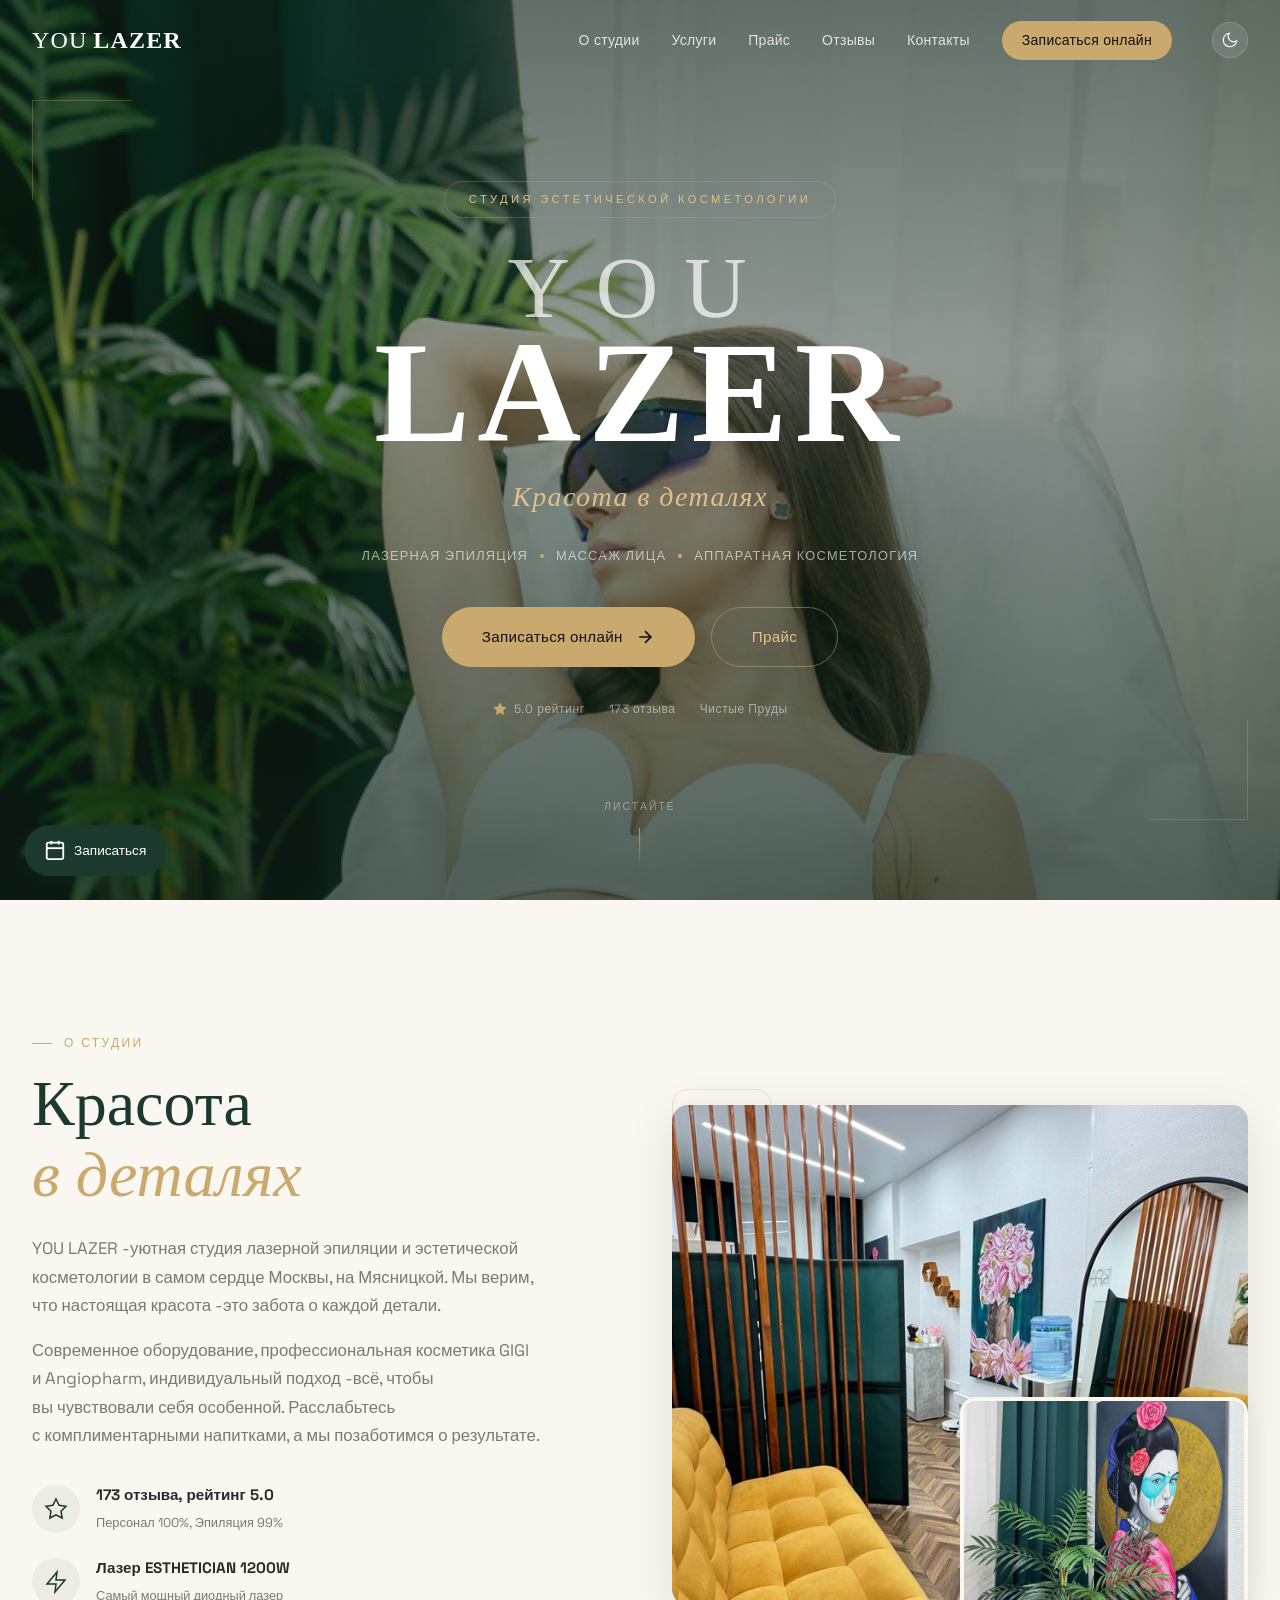
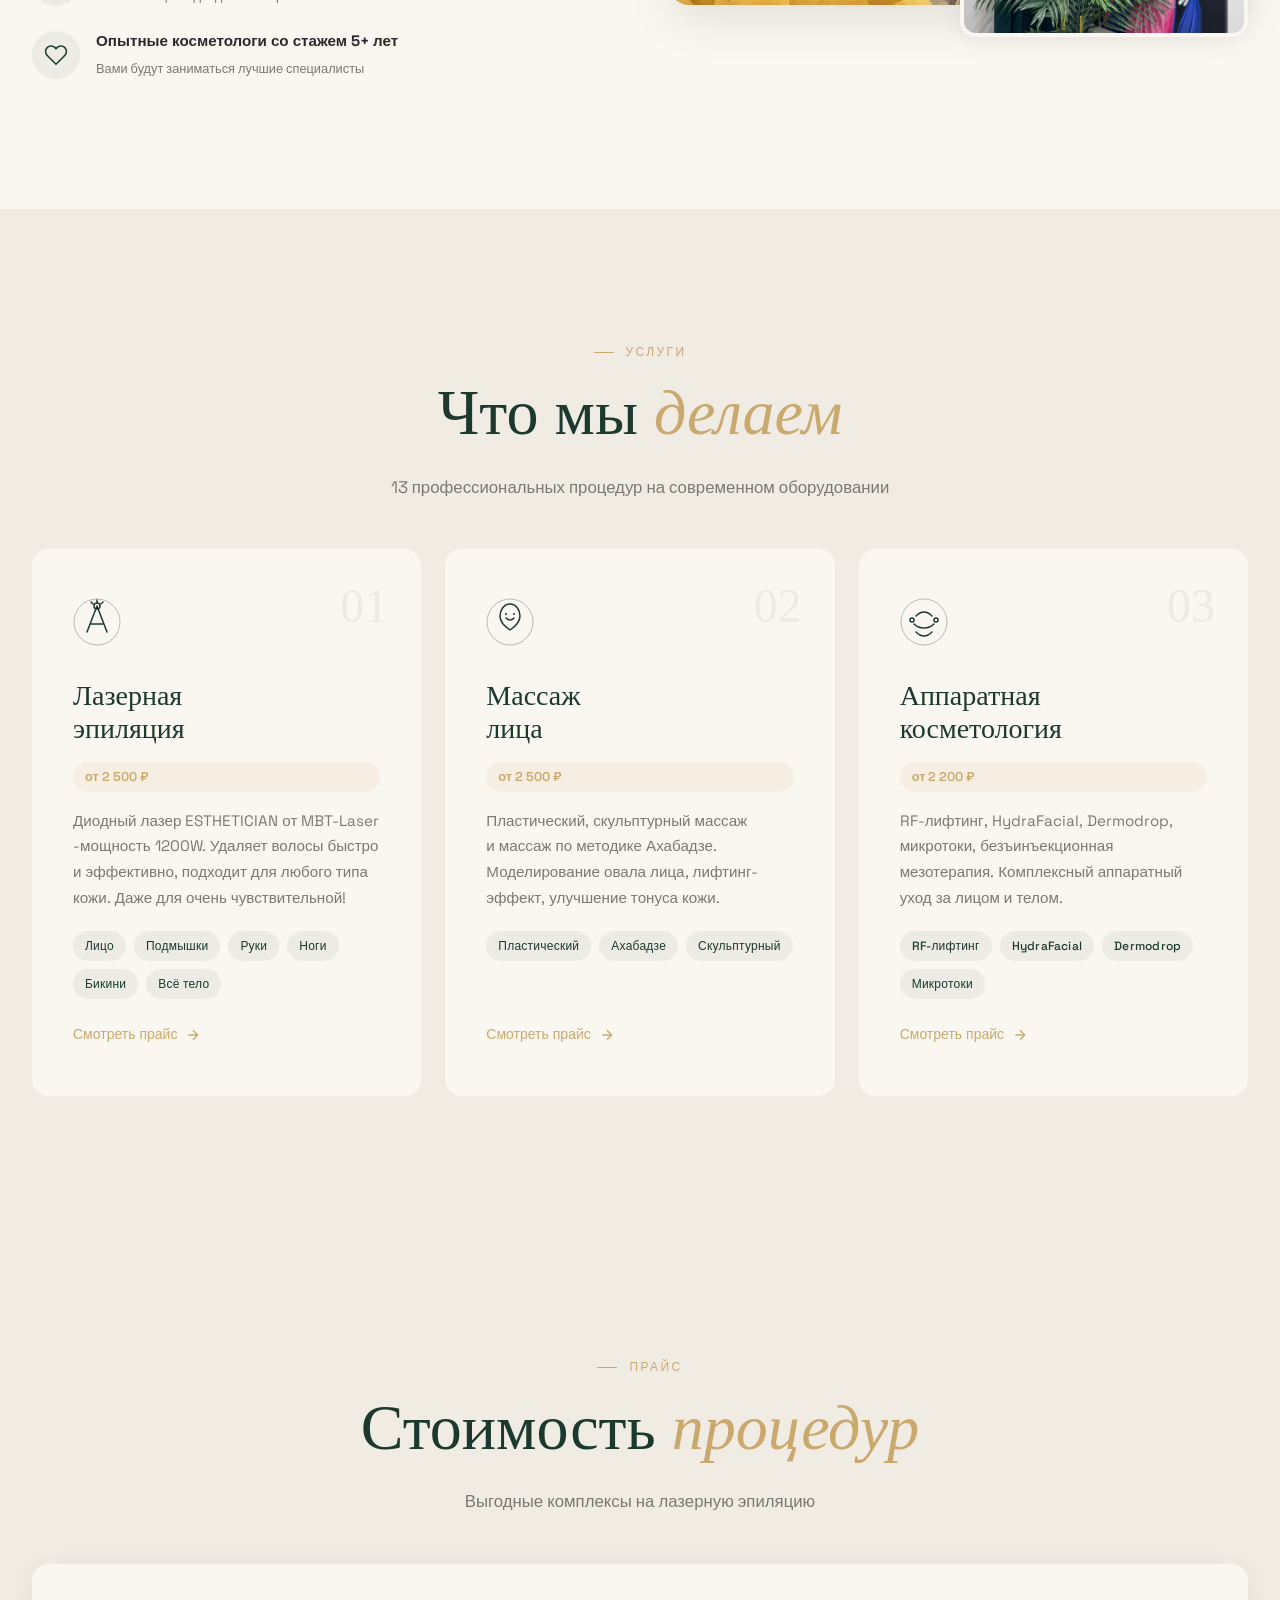
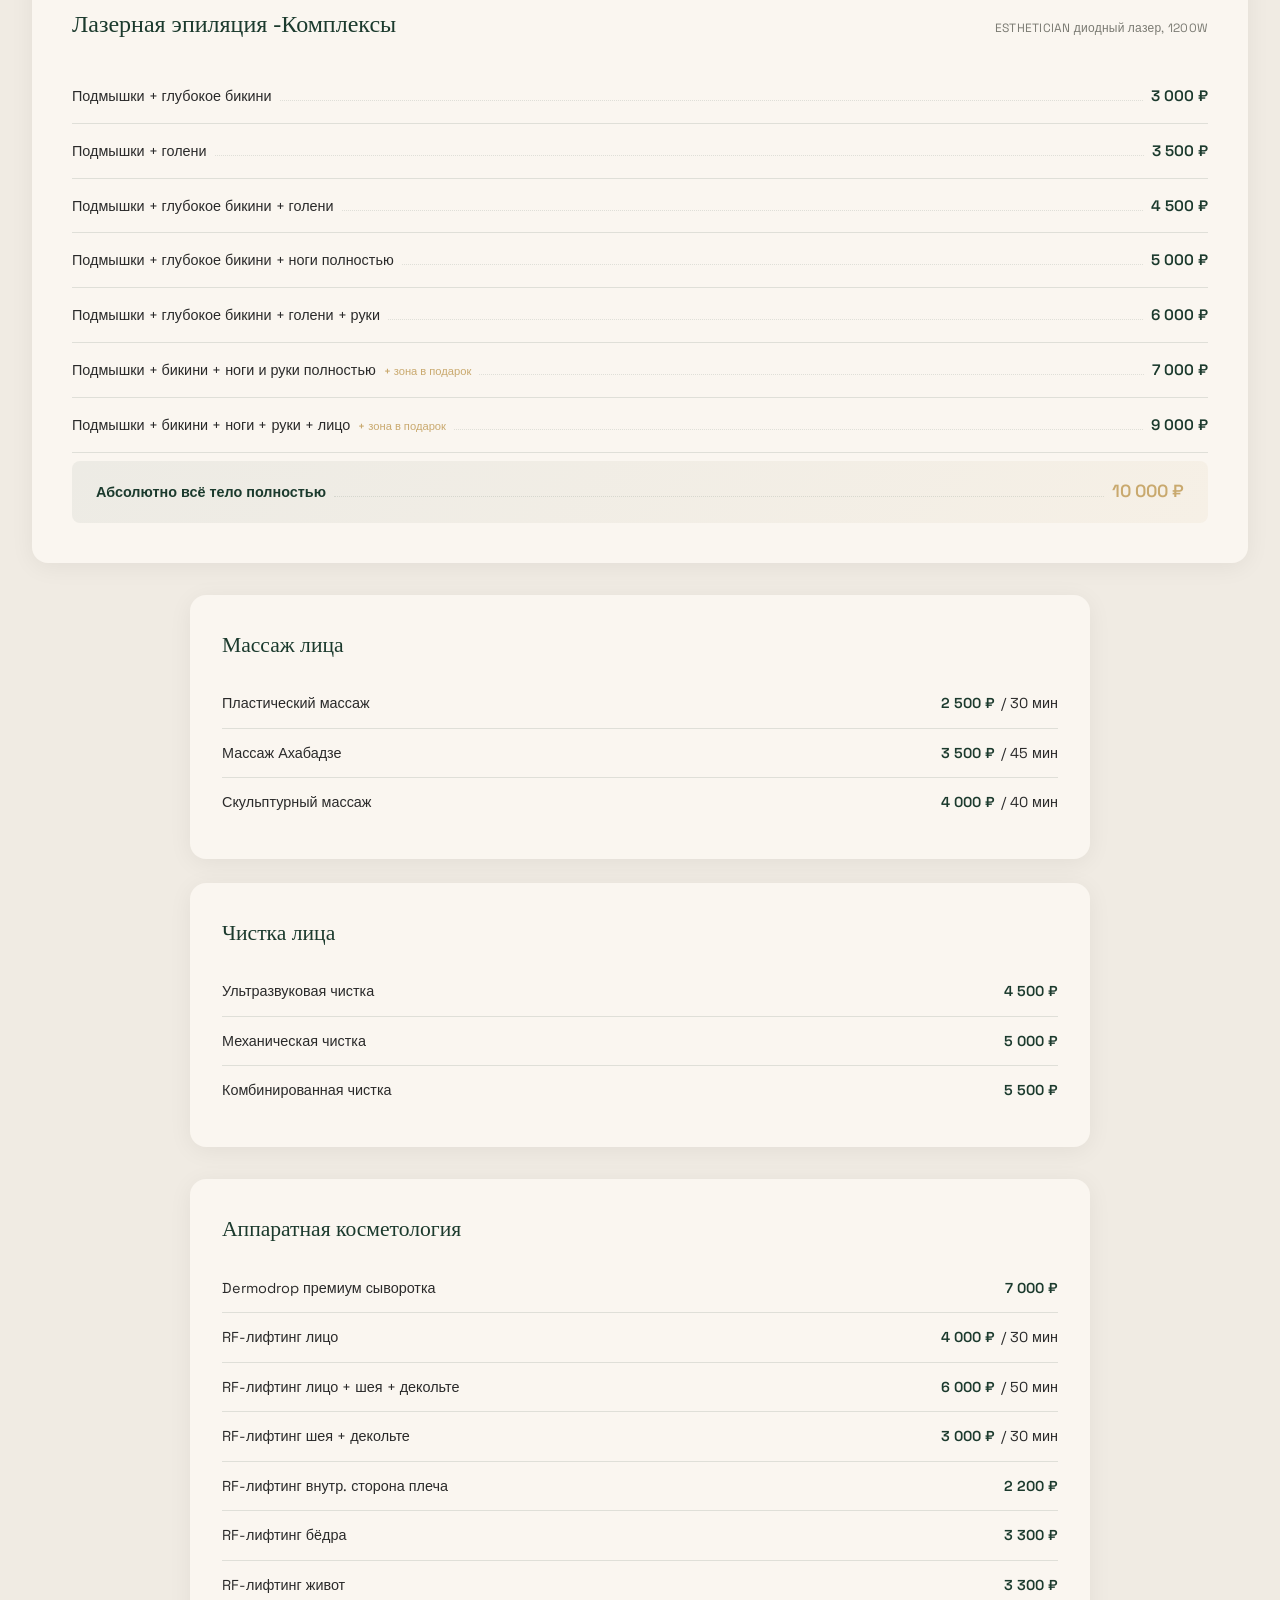
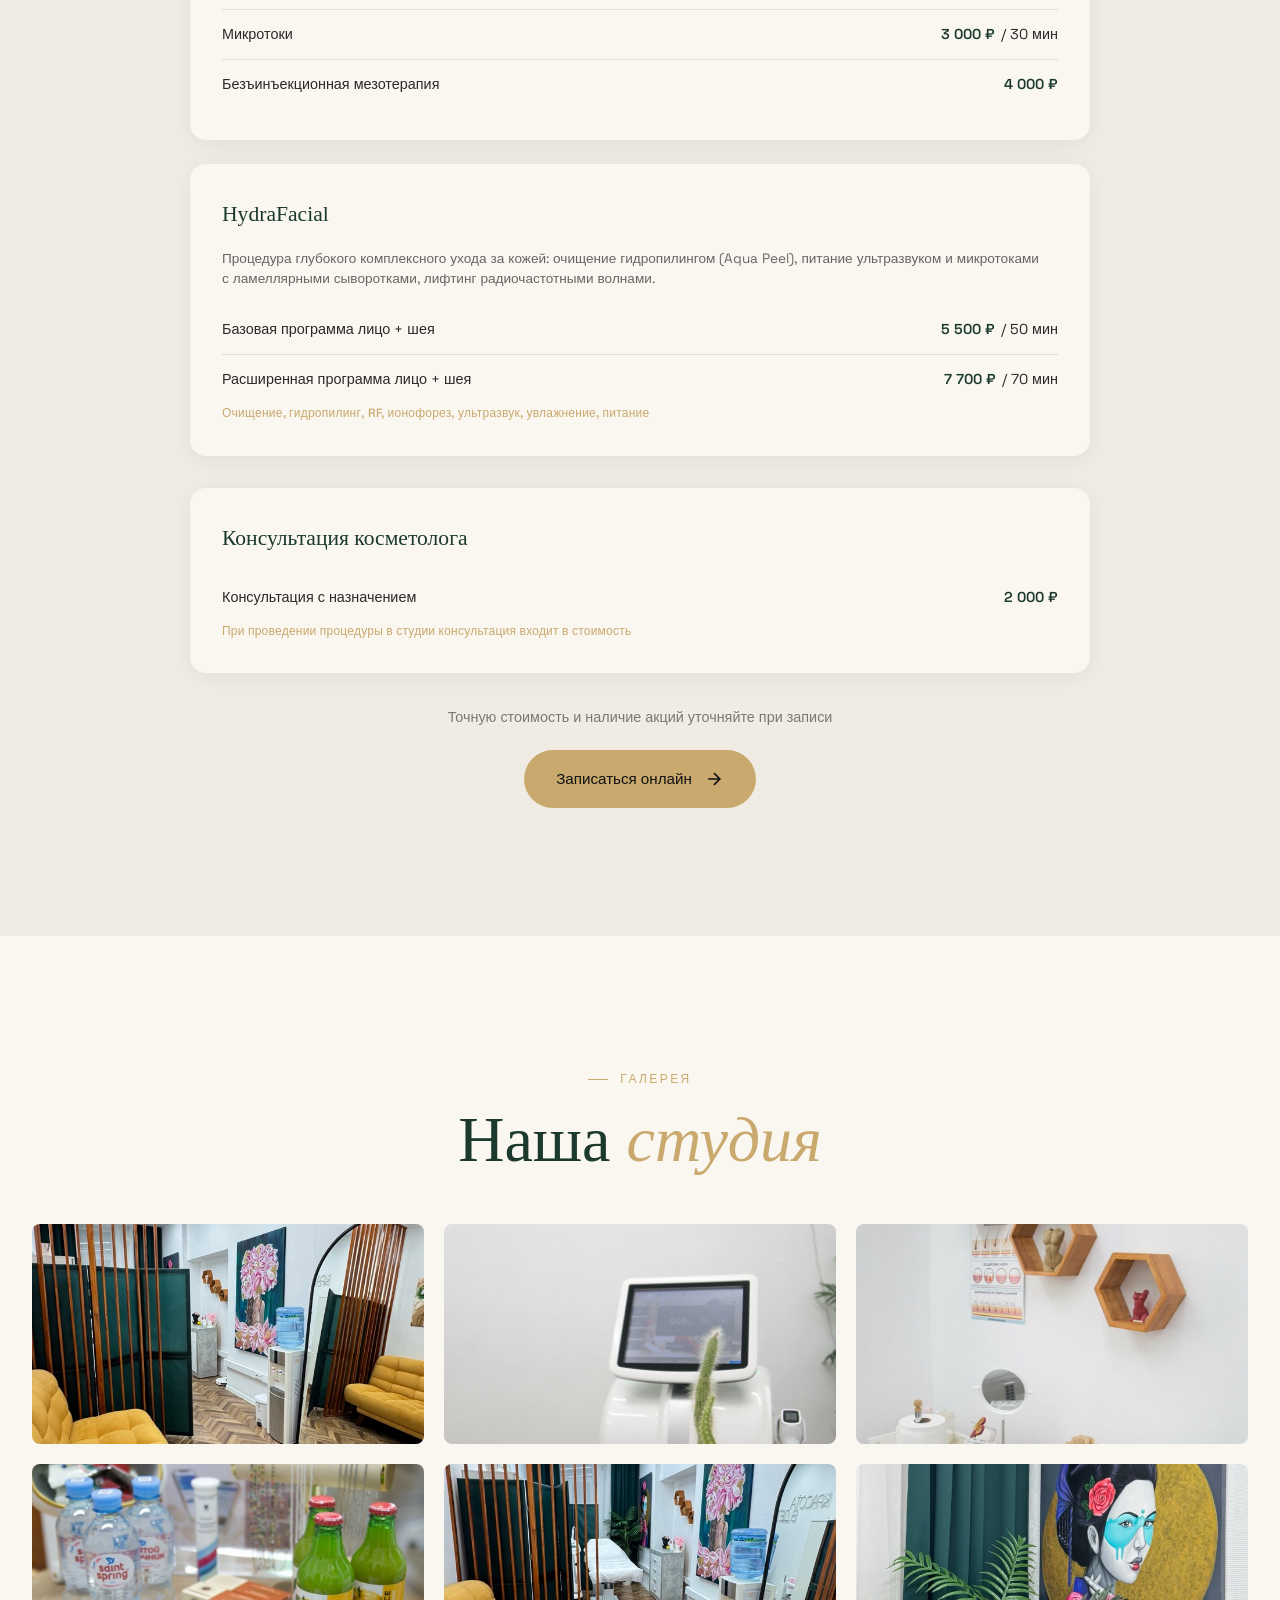
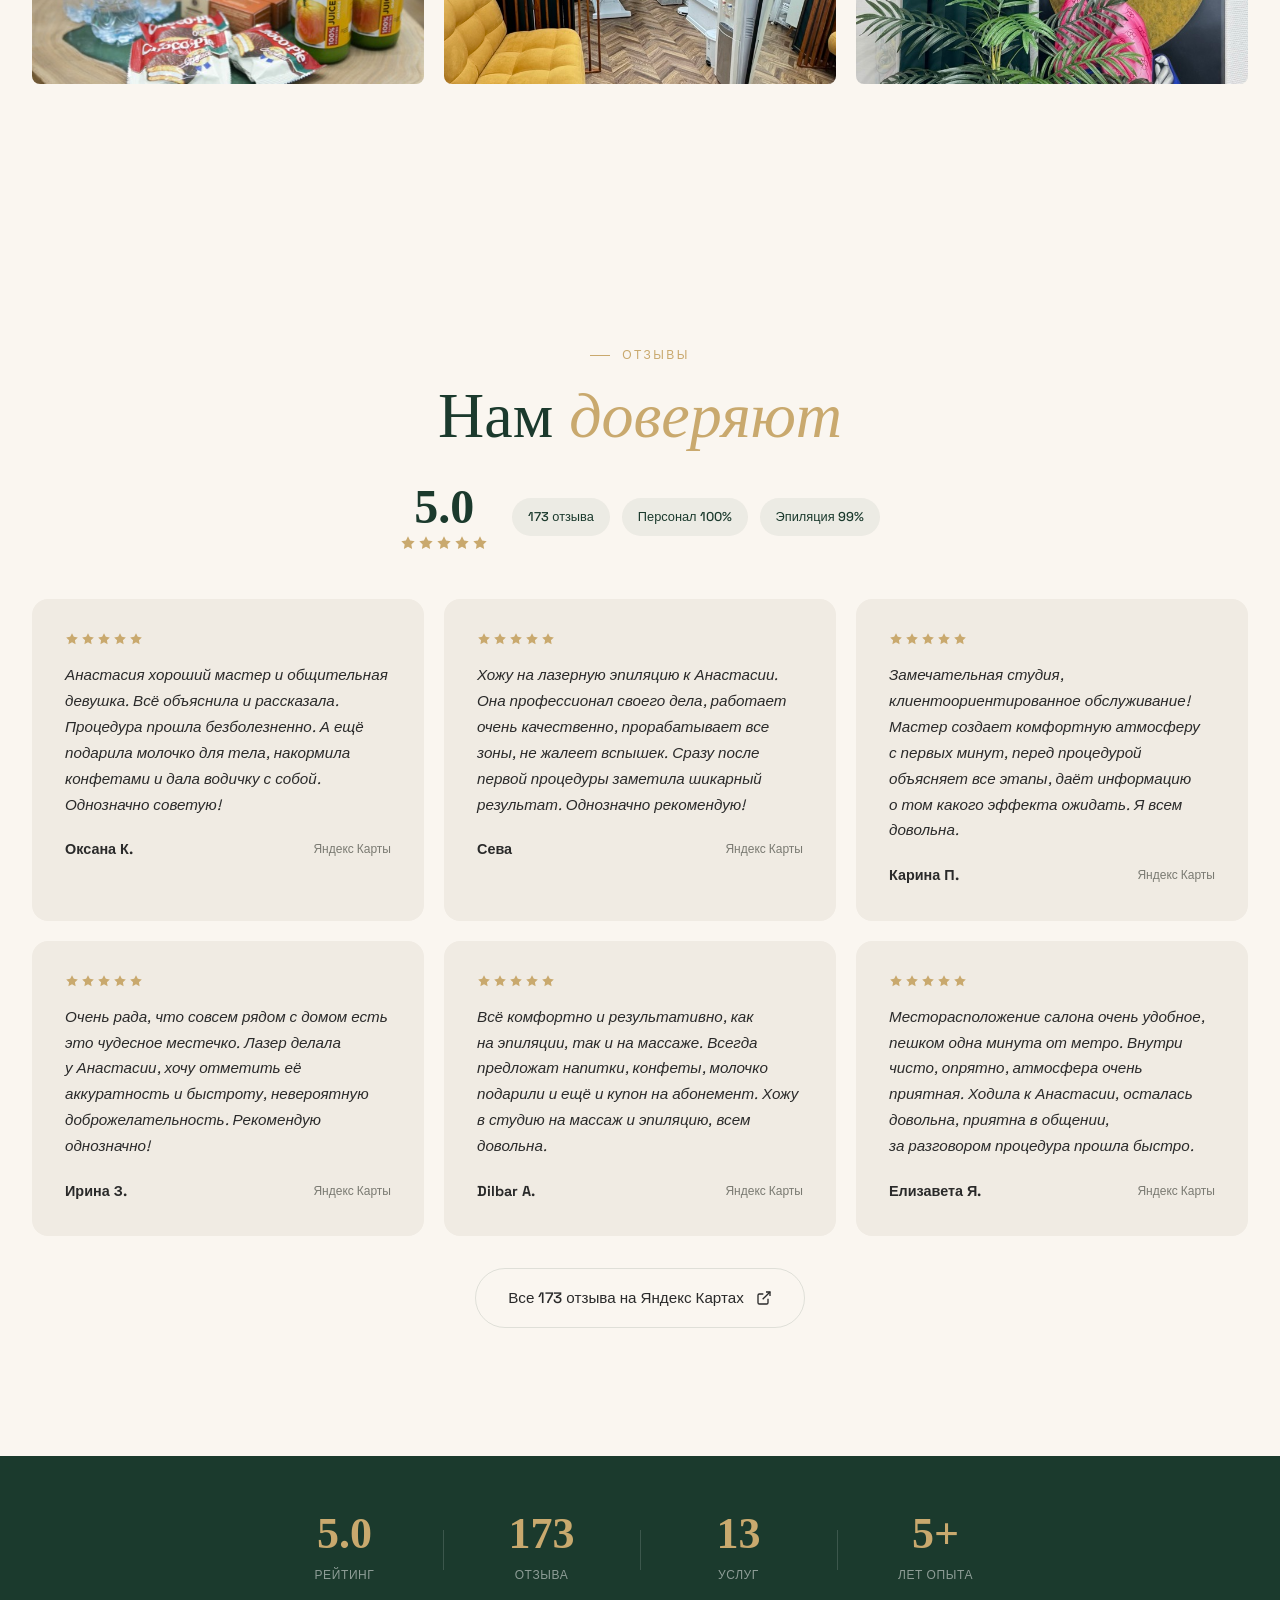
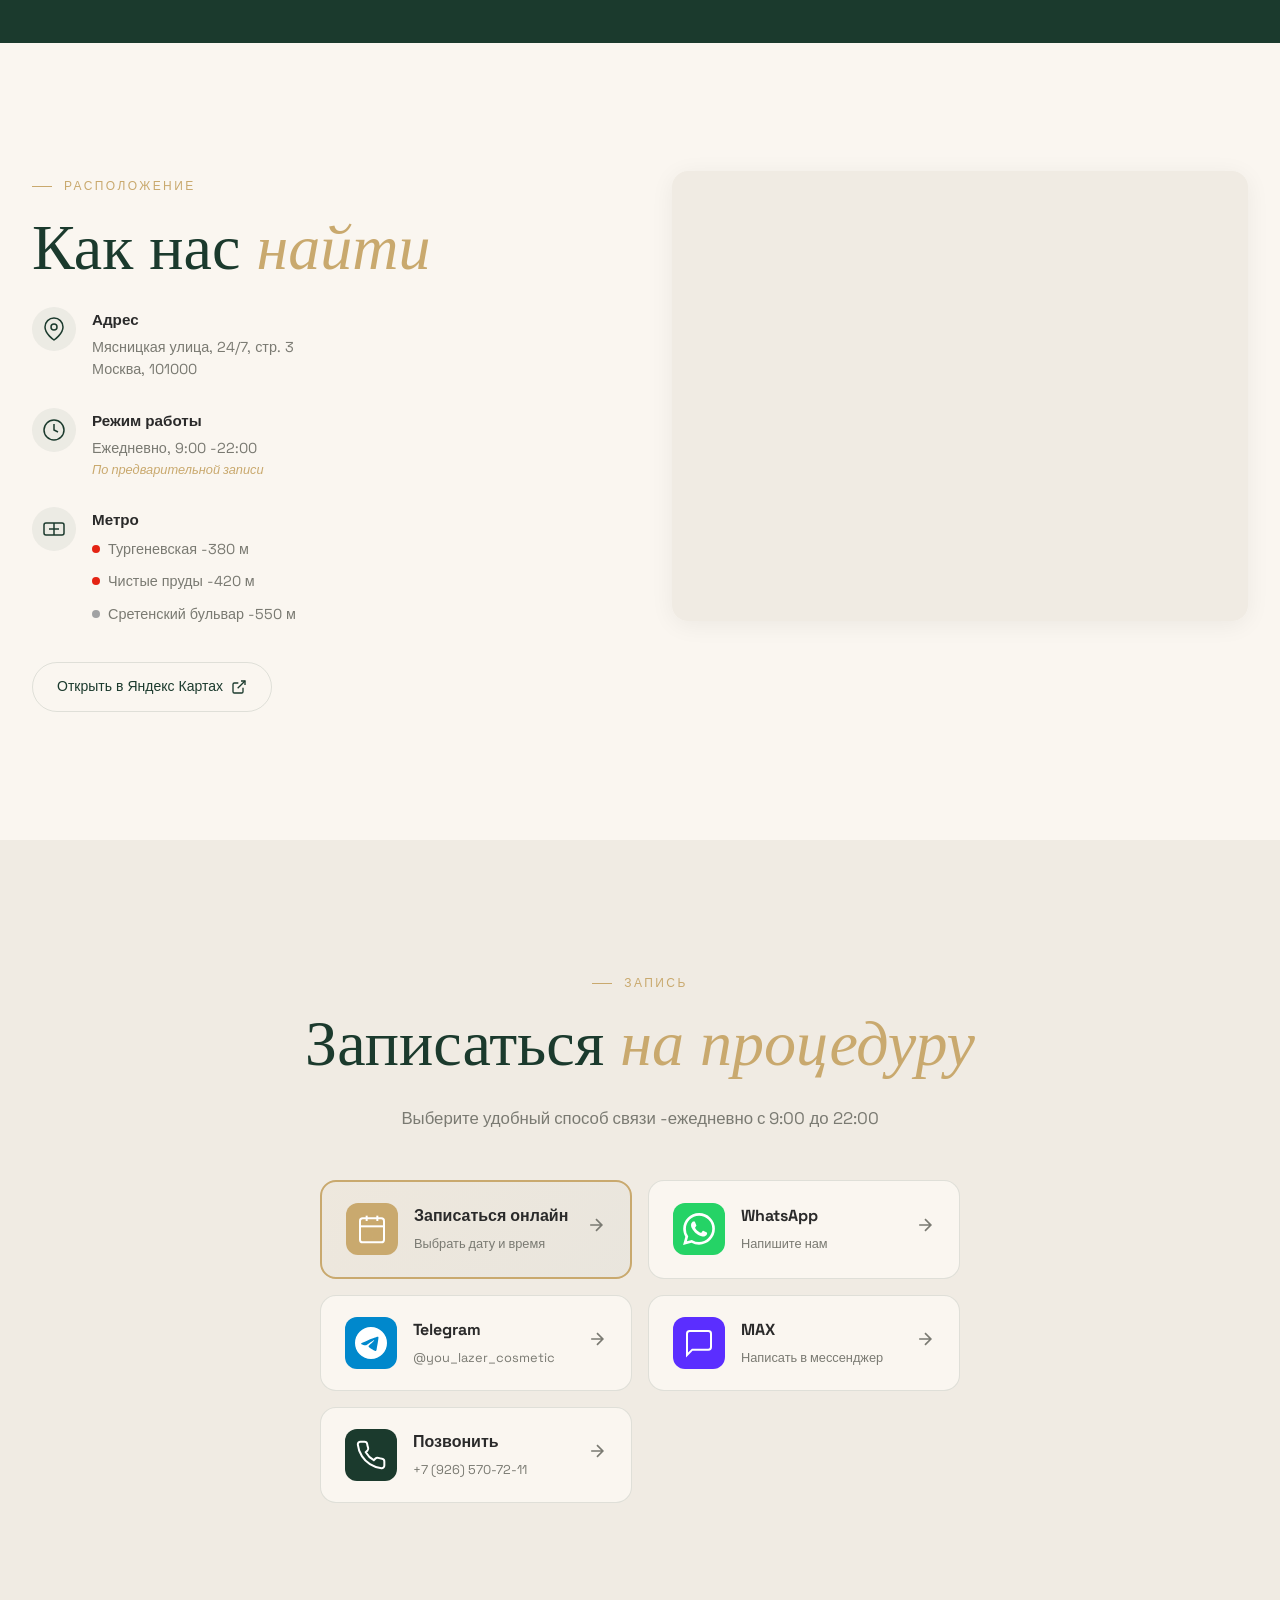
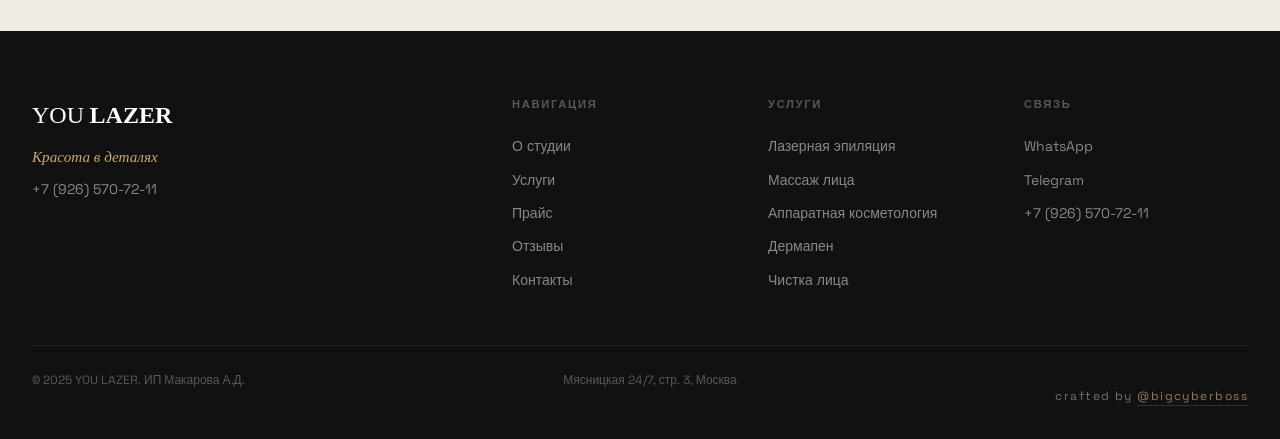
==== commit cb983d38: "прайс: микротоки и мезотерапия в аппаратную косметологию, описание HydraFacial" ====
--- a/index.html
+++ b/index.html
@@ -835,11 +835,22 @@
                                 <span>RF-лифтинг живот</span>
                                 <strong>3 300 ₽</strong>
                             </div>
+                            <div class="pricing__card-row">
+                                <span>Микротоки</span>
+                                <strong>3 000 ₽ <span class="pricing__time">30 мин</span></strong>
+                            </div>
+                            <div class="pricing__card-row">
+                                <span>Безъинъекционная мезотерапия</span>
+                                <strong>4 000 ₽</strong>
+                            </div>
                         </div>
                     </div>
 
                     <div class="pricing__card">
                         <h4>HydraFacial</h4>
+                        <p class="pricing__card-desc">
+                            Процедура глубокого комплексного ухода за&nbsp;кожей: очищение гидропилингом (Aqua Peel), питание ультразвуком и&nbsp;микротоками с&nbsp;ламеллярными сыворотками, лифтинг радиочастотными волнами.
+                        </p>
                         <div class="pricing__card-list">
                             <div class="pricing__card-row">
                                 <span>Базовая программа лицо + шея</span>
@@ -850,29 +861,22 @@
                                 <strong>7 700 ₽ <span class="pricing__time">70 мин</span></strong>
                             </div>
                         </div>
-                    </div>
-                </div>
-
-                <!-- Additional services -->
+                        <span class="pricing__card-note">Очищение, гидропилинг, RF, ионофорез, ультразвук, увлажнение, питание</span>
+                    </div>
+                </div>
+
+                <!-- Consultation -->
                 <div class="pricing__other" data-animate="fade-up">
                     <div class="pricing__card">
-                        <h4>Дополнительно</h4>
+                        <h4>Консультация косметолога</h4>
                         <div class="pricing__card-list">
                             <div class="pricing__card-row">
-                                <span>Микротоки</span>
-                                <strong>3 000 ₽ <span class="pricing__time">30 мин</span></strong>
-                            </div>
-                            <div class="pricing__card-row">
-                                <span>Безъинъекционная мезотерапия</span>
-                                <strong>4 000 ₽</strong>
-                            </div>
-                            <div class="pricing__card-row">
-                                <span>Консультация косметолога</span>
+                                <span>Консультация с&nbsp;назначением</span>
                                 <strong>2 000 ₽</strong>
                             </div>
                         </div>
                         <span class="pricing__card-note"
-                            >При проведении процедуры консультация входит в&nbsp;стоимость</span
+                            >При проведении процедуры в&nbsp;студии консультация входит в&nbsp;стоимость</span
                         >
                     </div>
                 </div>
--- a/css/style.css
+++ b/css/style.css
@@ -1761,6 +1761,13 @@
   background: var(--secondary);
 }
 
+.pricing__card-desc {
+  font-size: 0.85rem;
+  line-height: 1.5;
+  color: var(--text-secondary, #666);
+  margin-bottom: 1rem;
+}
+
 .pricing__card-note {
   display: block;
   font-size: 0.75rem;
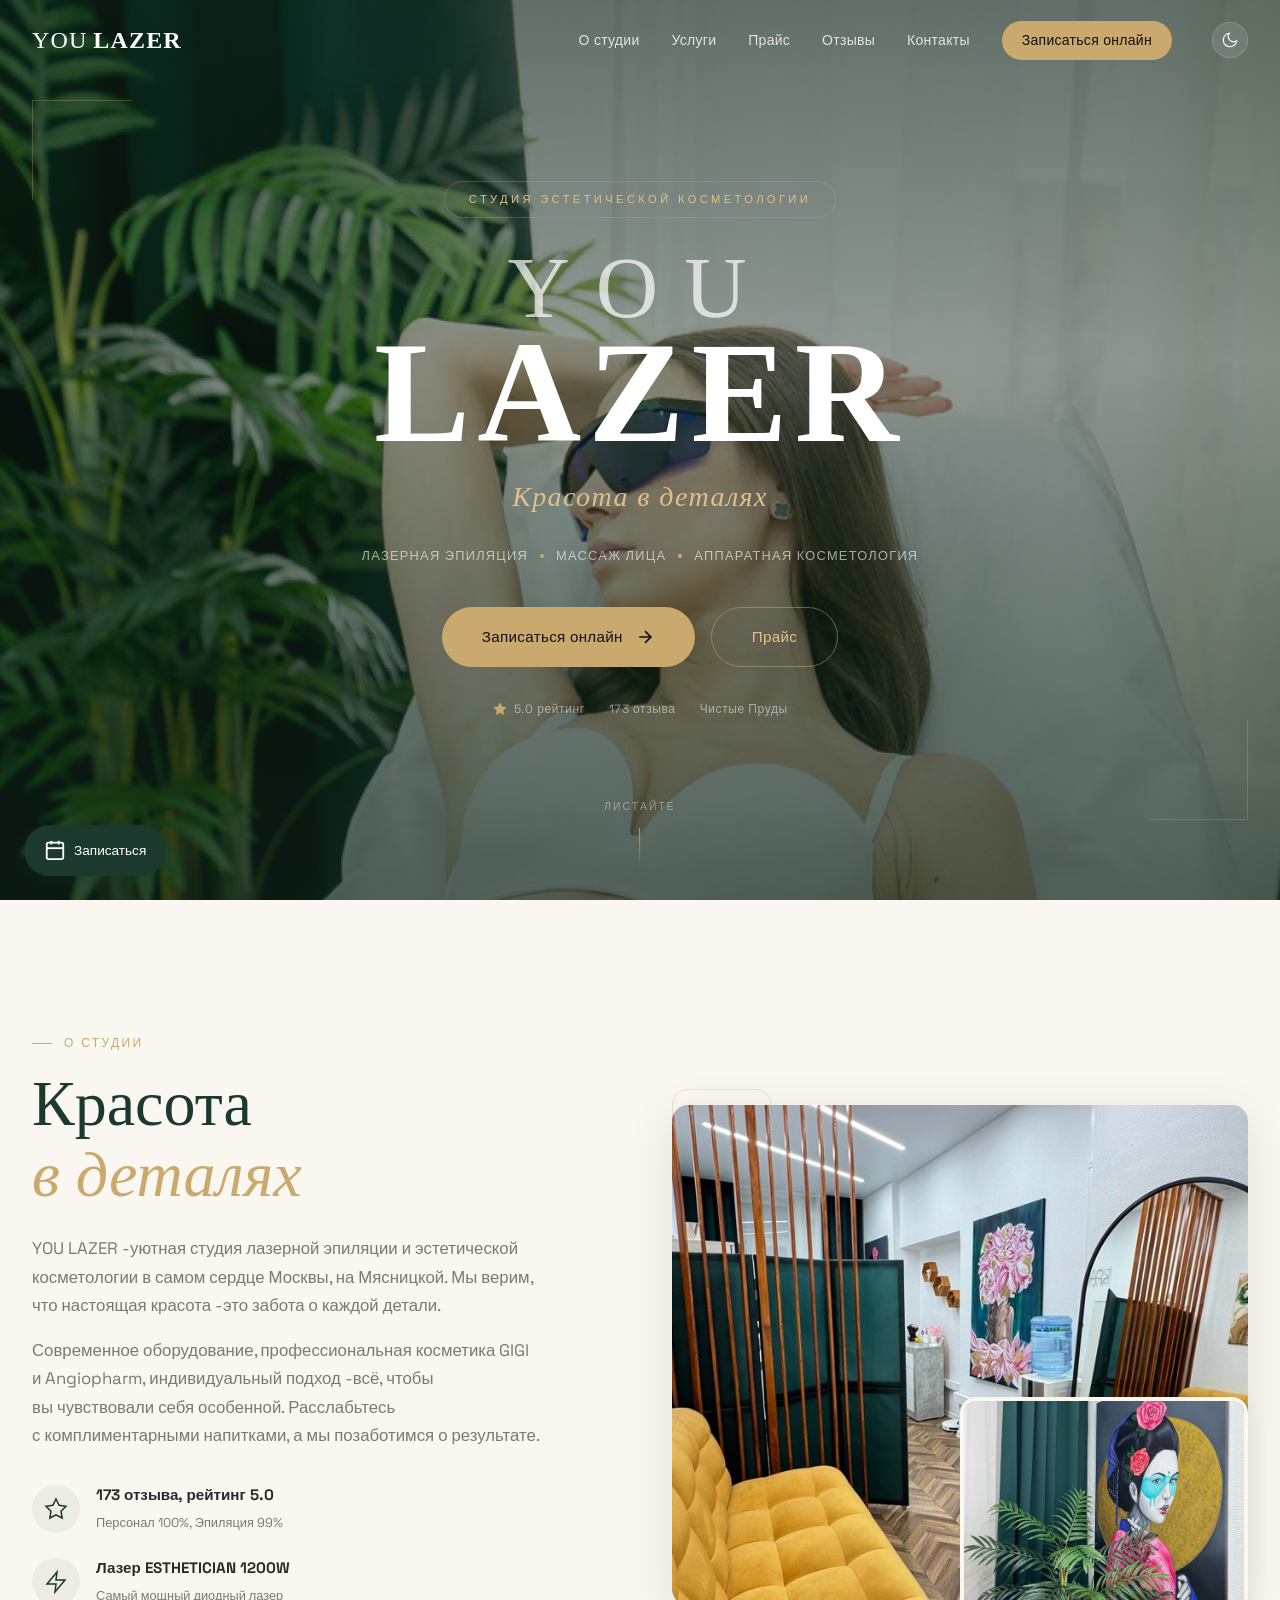
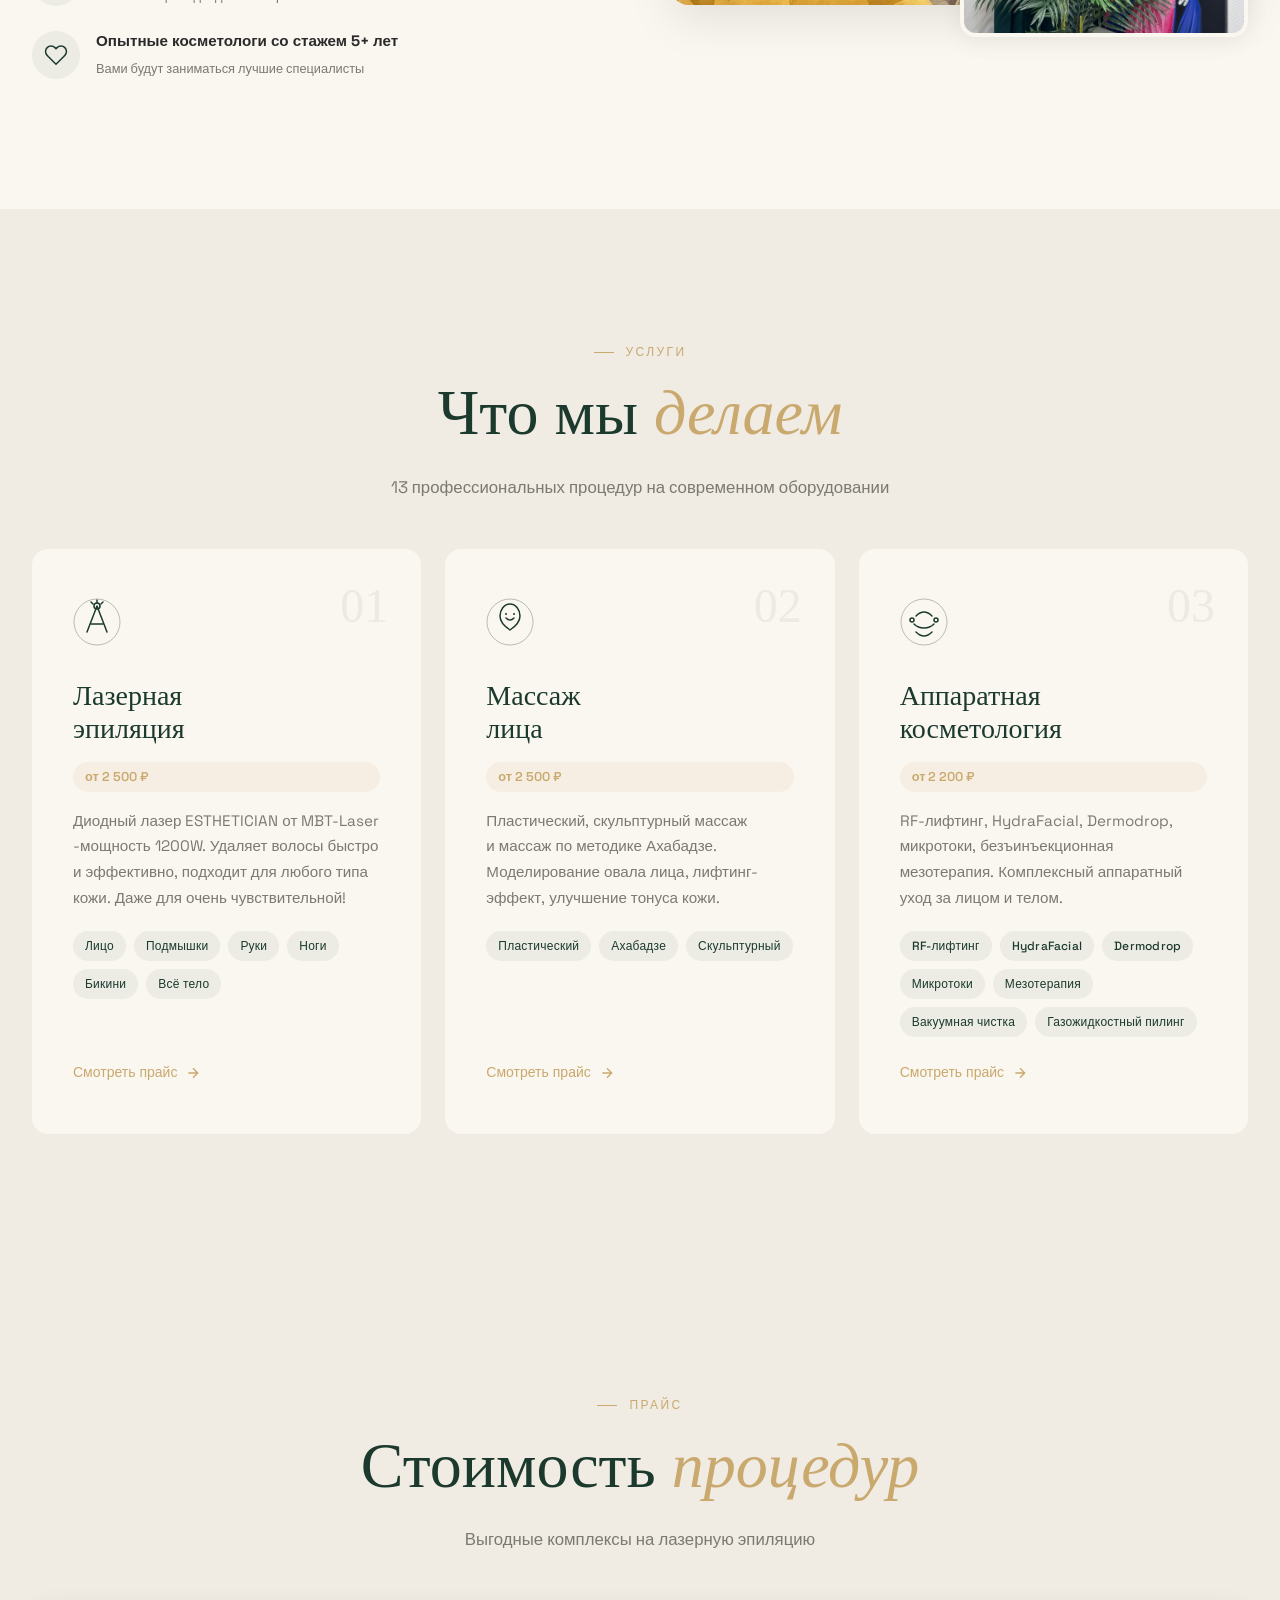
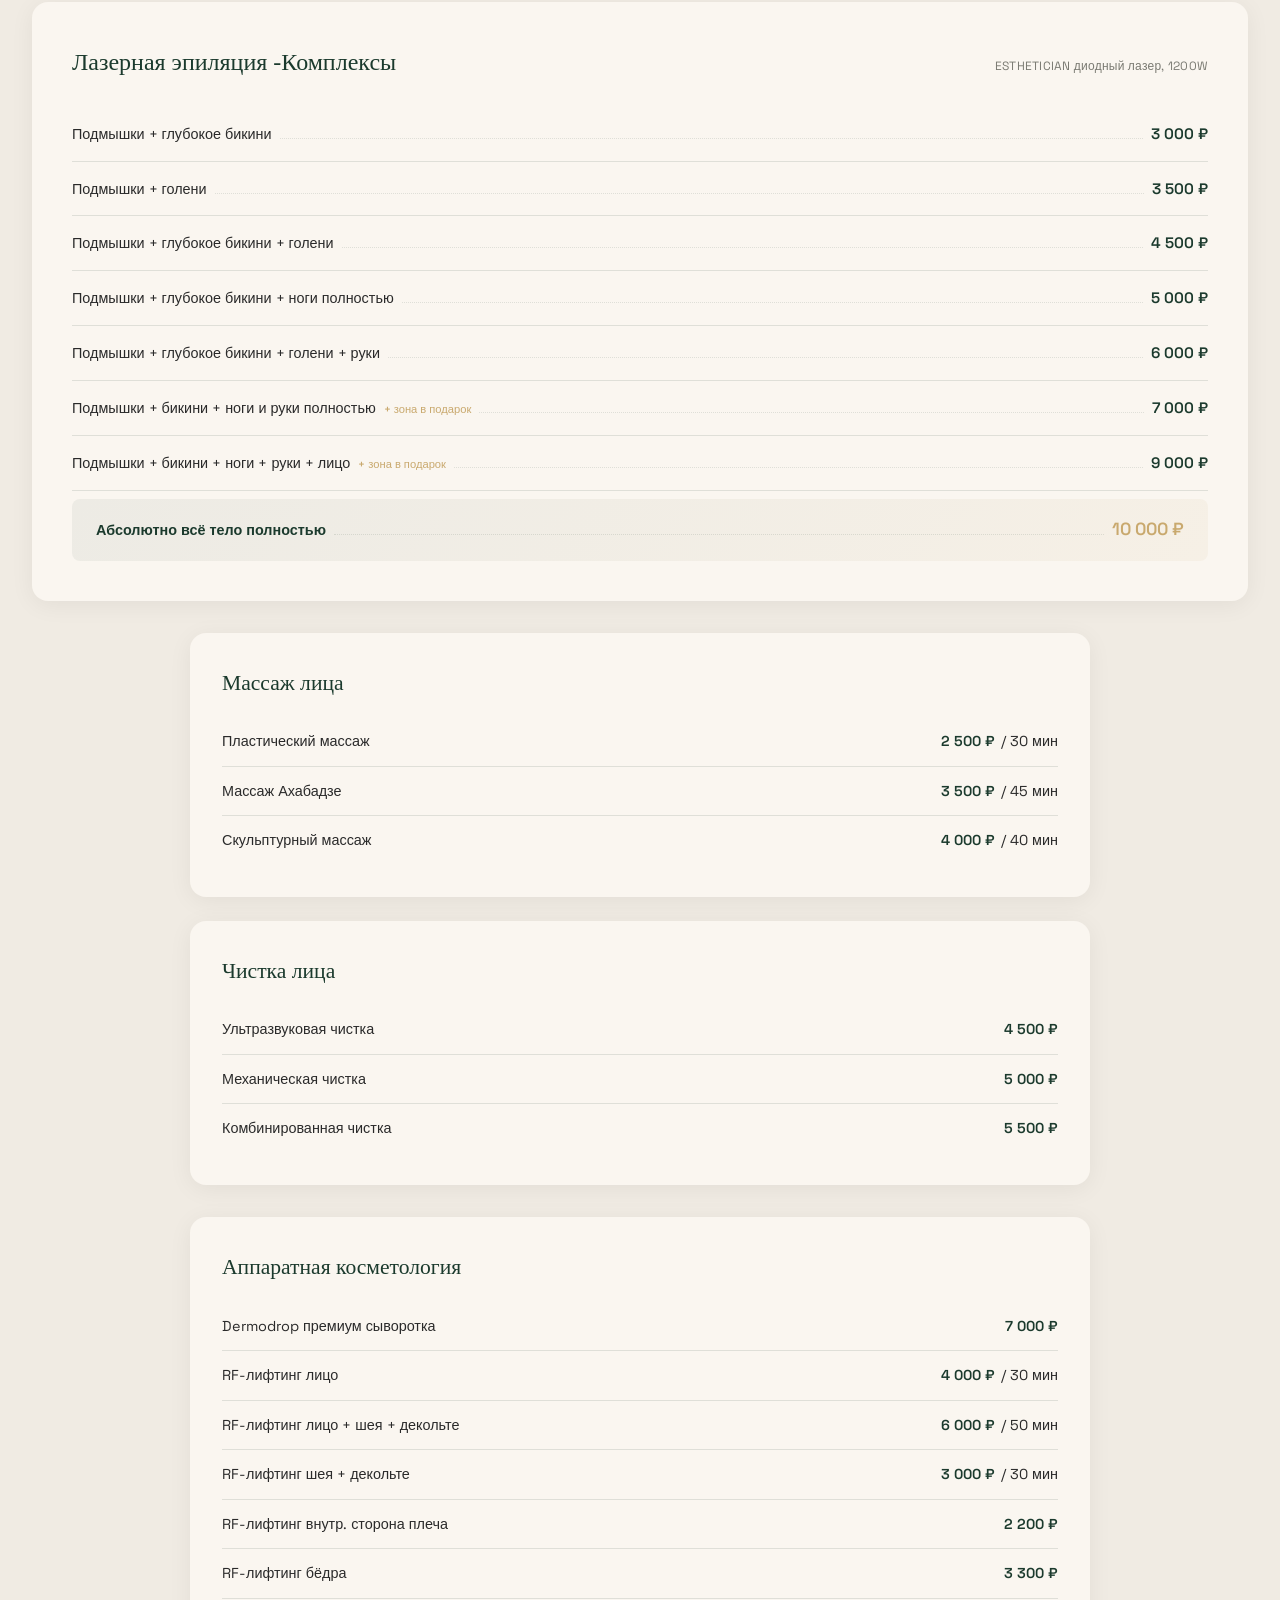
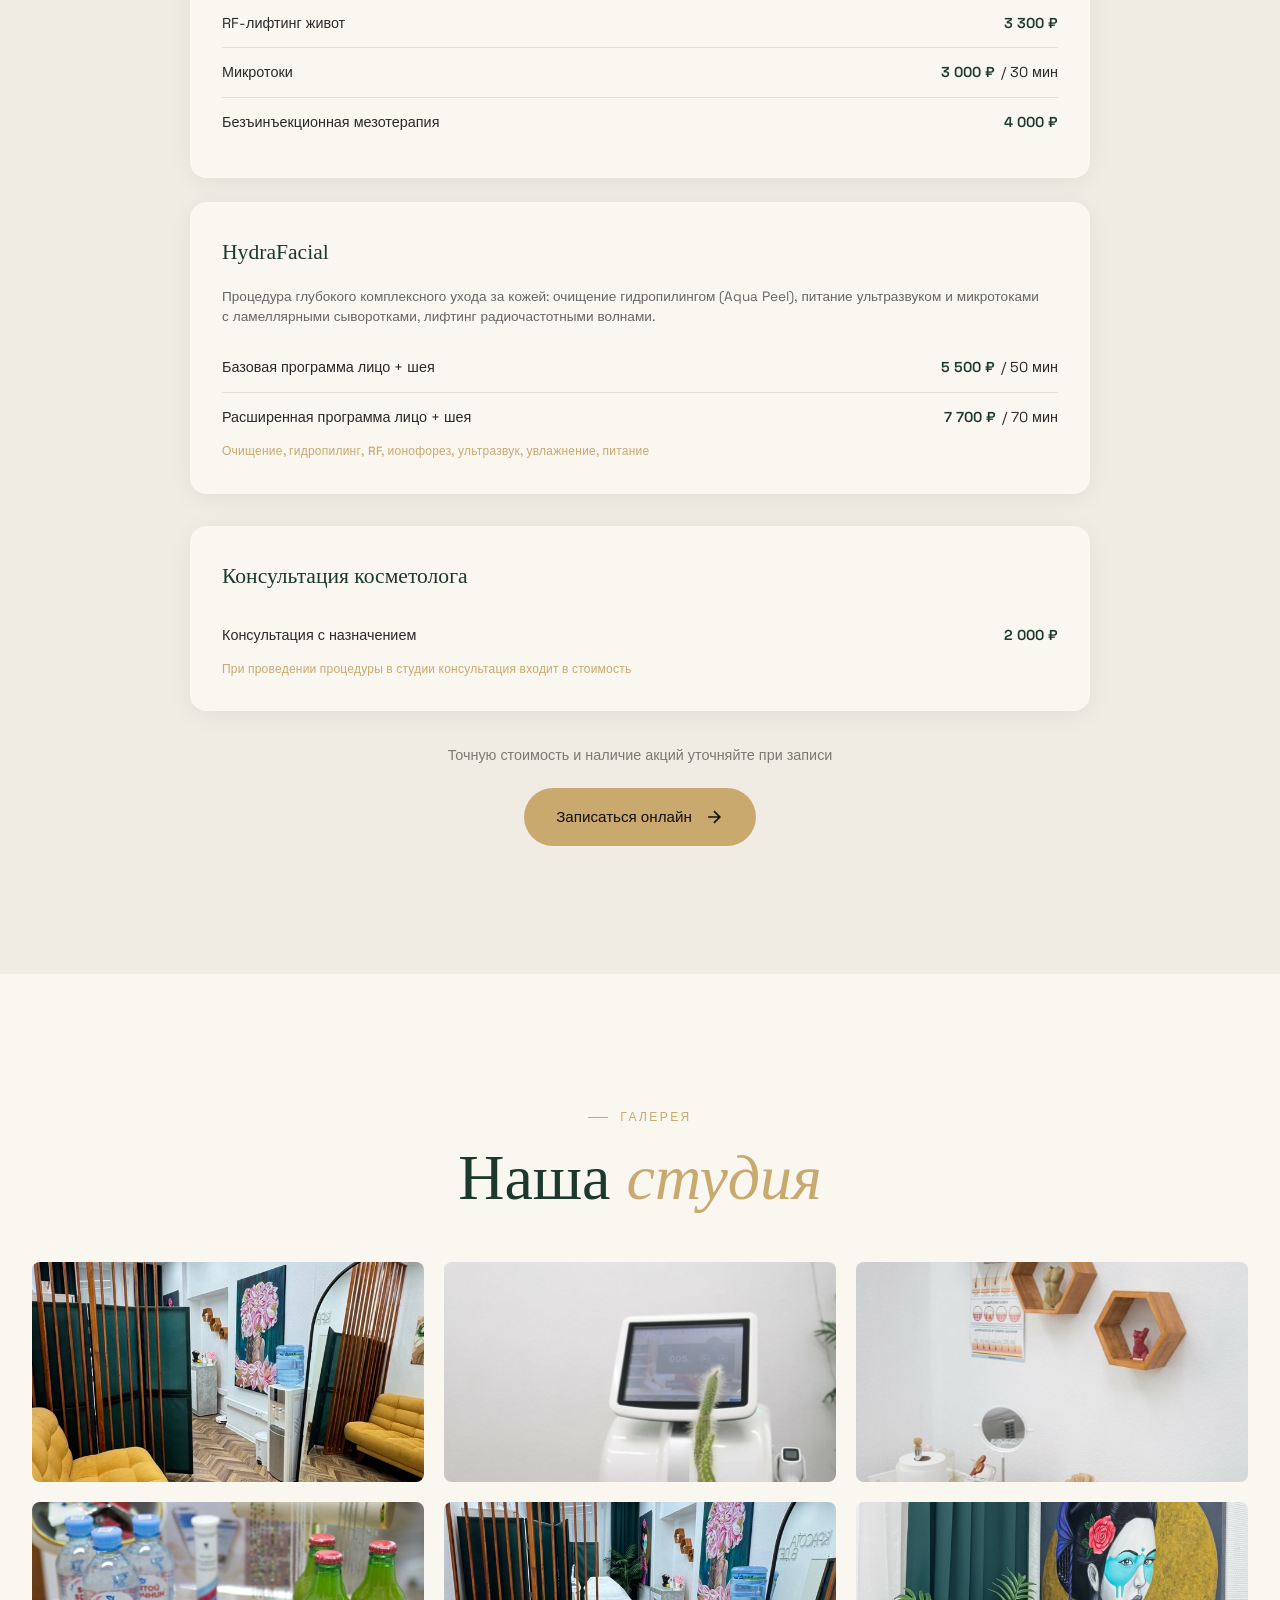
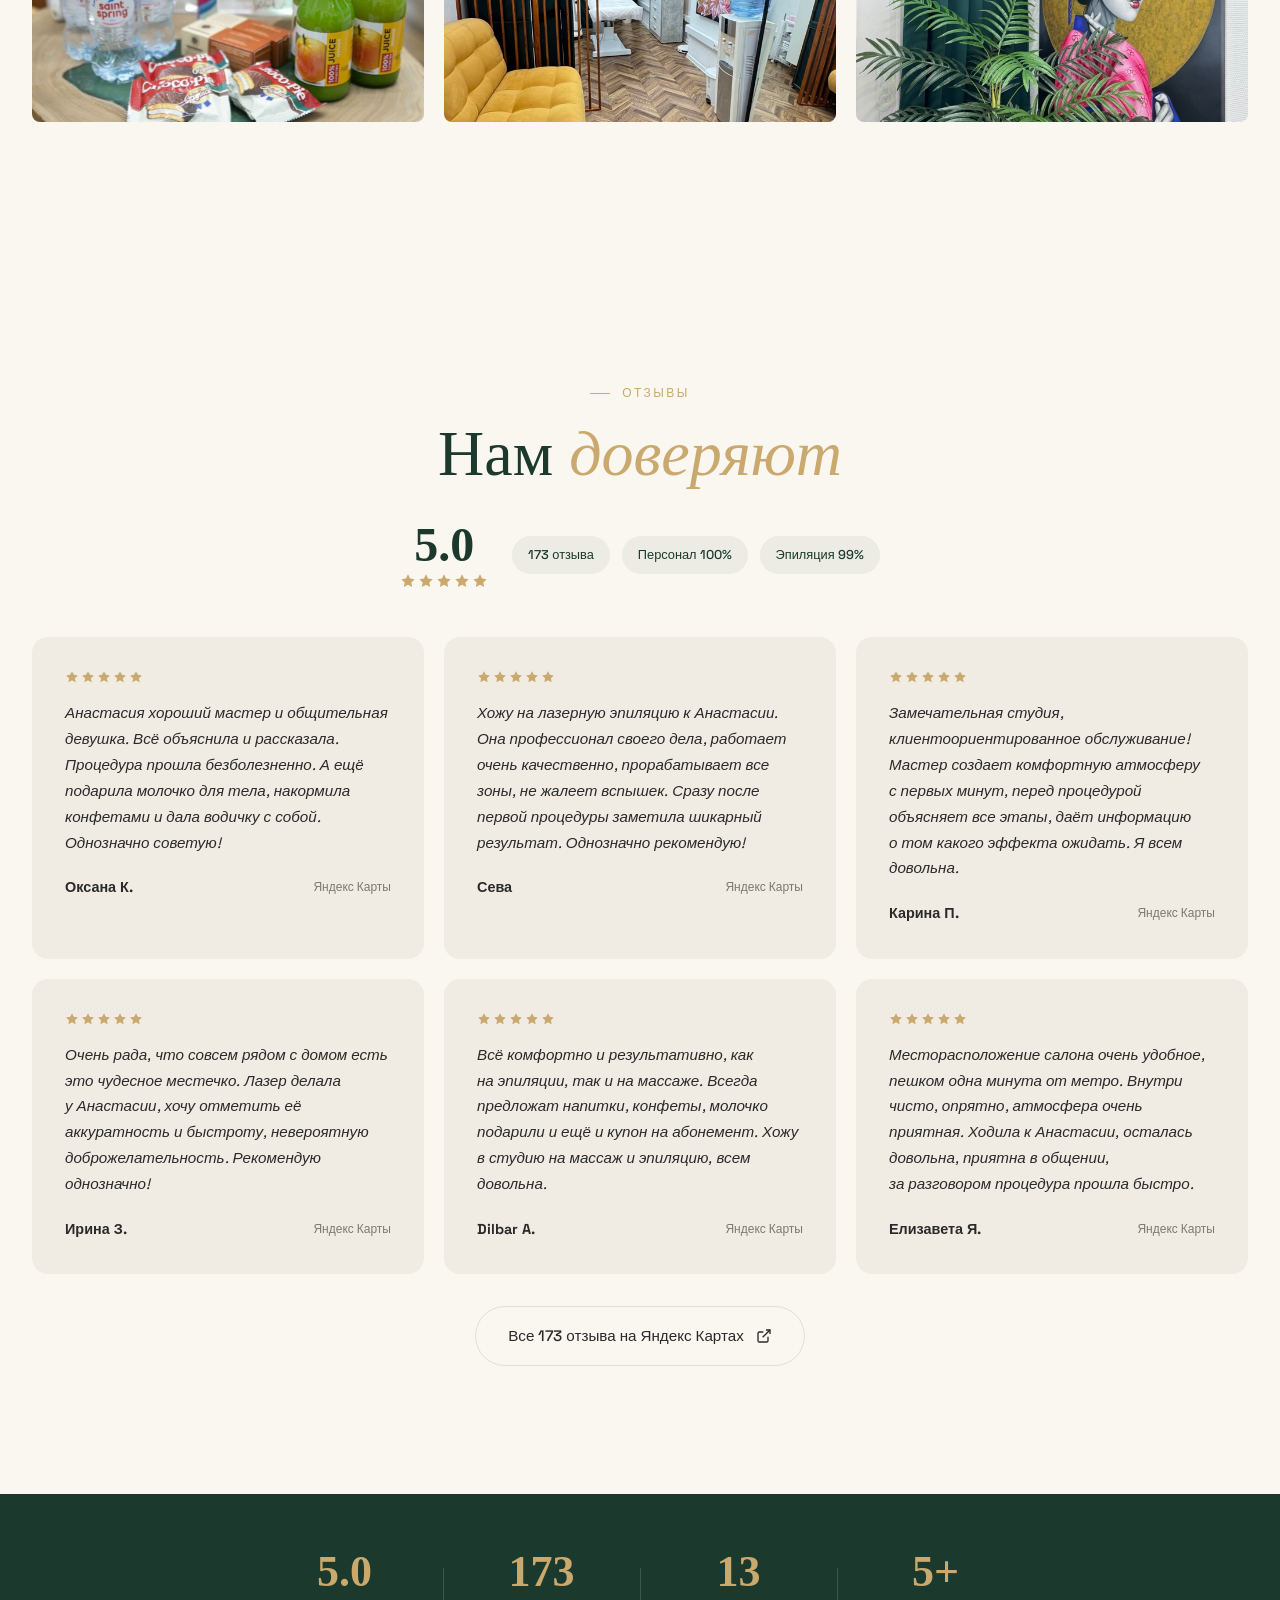
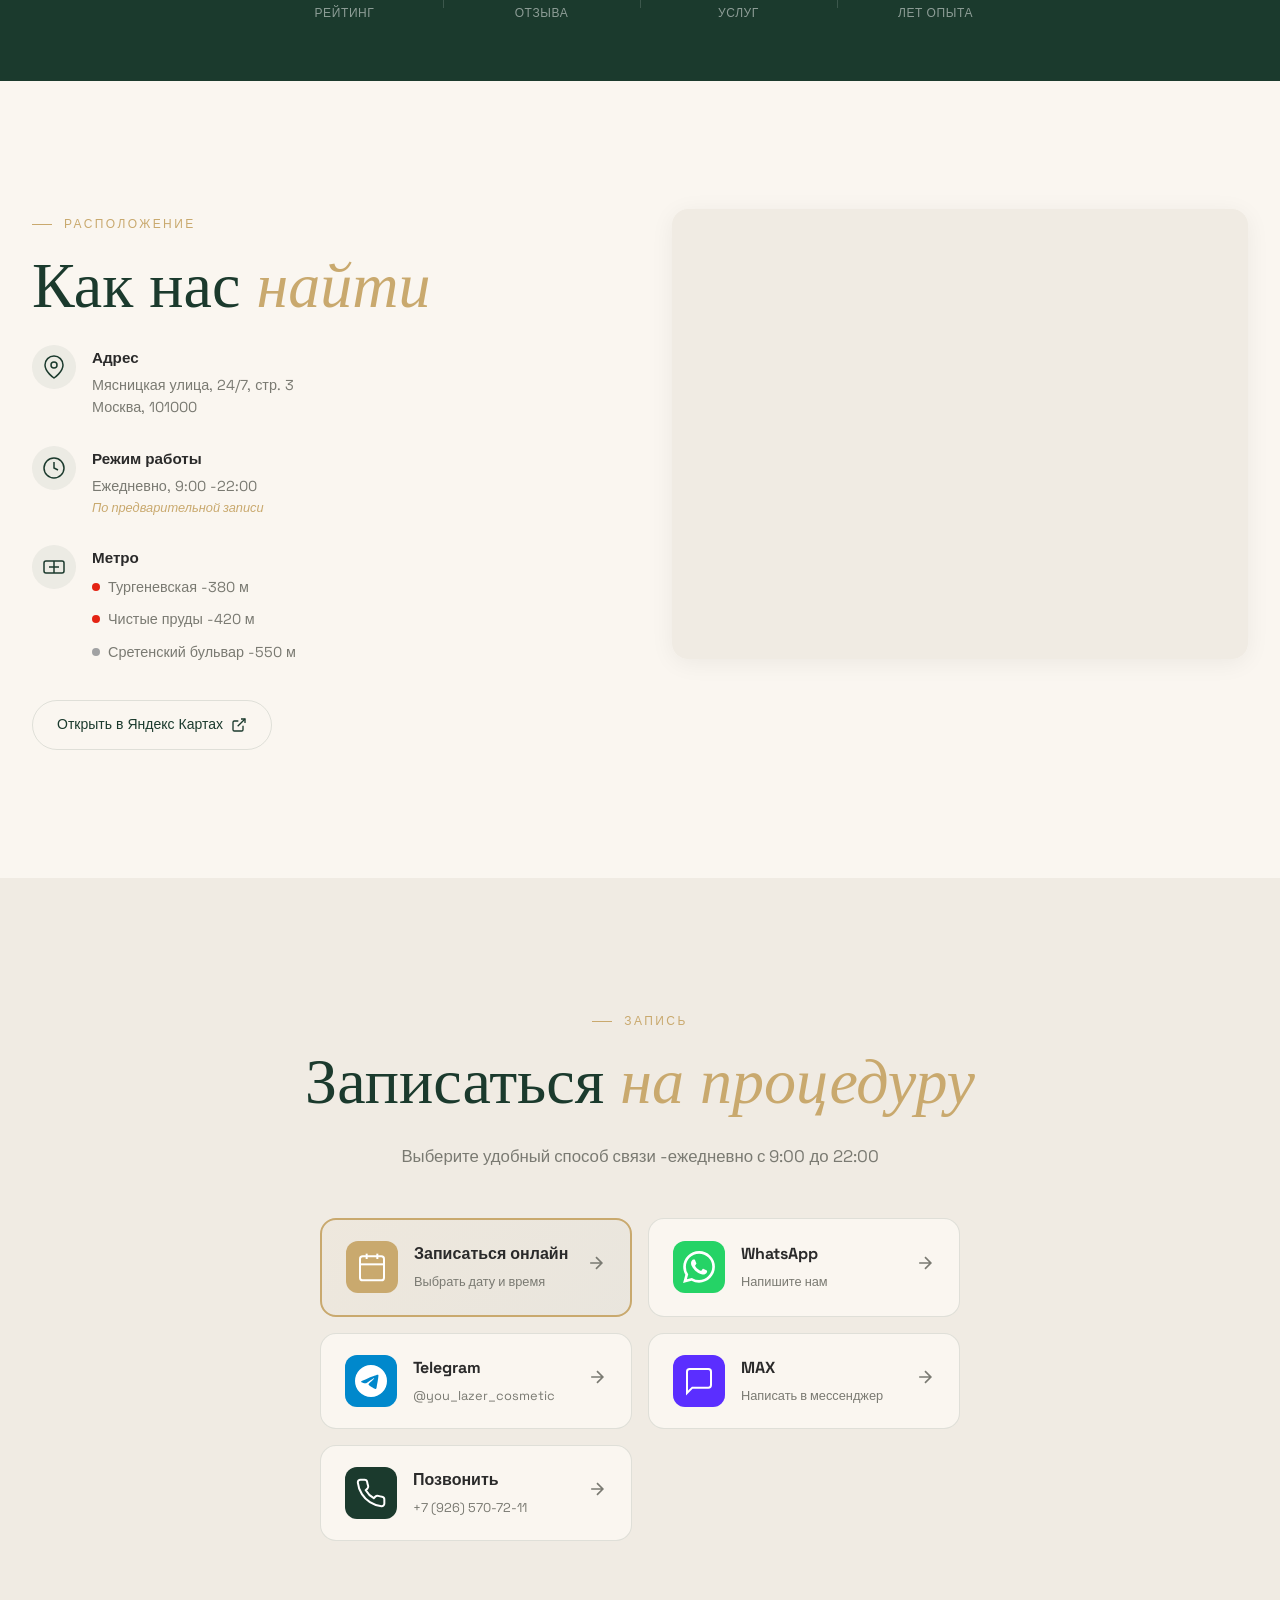
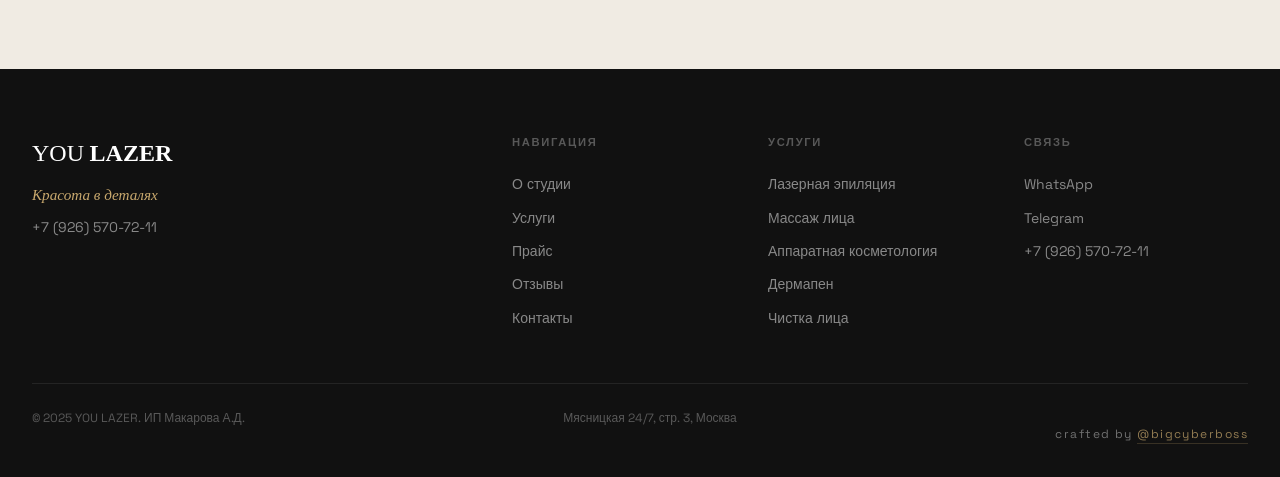
==== commit 961aab60: "аппаратная косметология: добавлены теги мезотерапия, вакуумная чистка, газожидкостный пилинг" ====
--- a/index.html
+++ b/index.html
@@ -653,6 +653,9 @@
                             <li>HydraFacial</li>
                             <li>Dermodrop</li>
                             <li>Микротоки</li>
+                            <li>Мезотерапия</li>
+                            <li>Вакуумная чистка</li>
+                            <li>Газожидкостный пилинг</li>
                         </ul>
                         <a
                             href="#pricing"
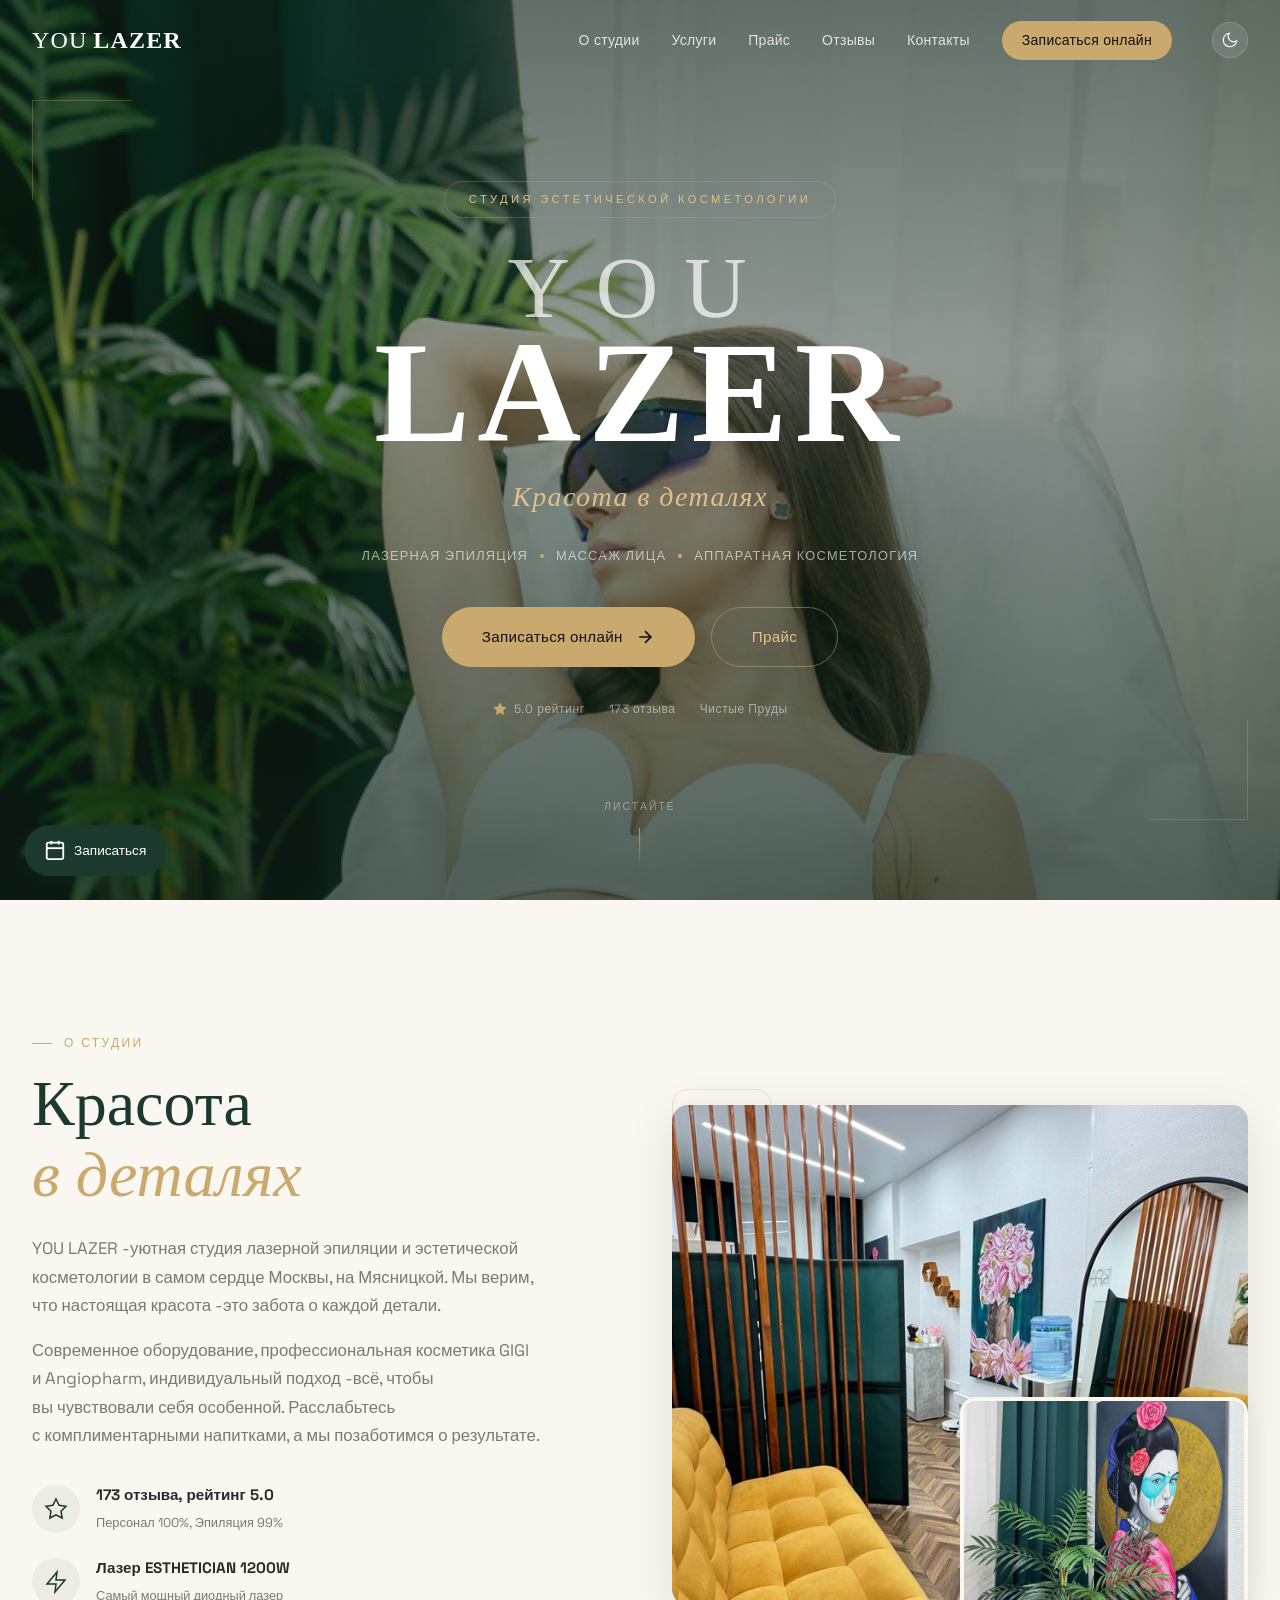
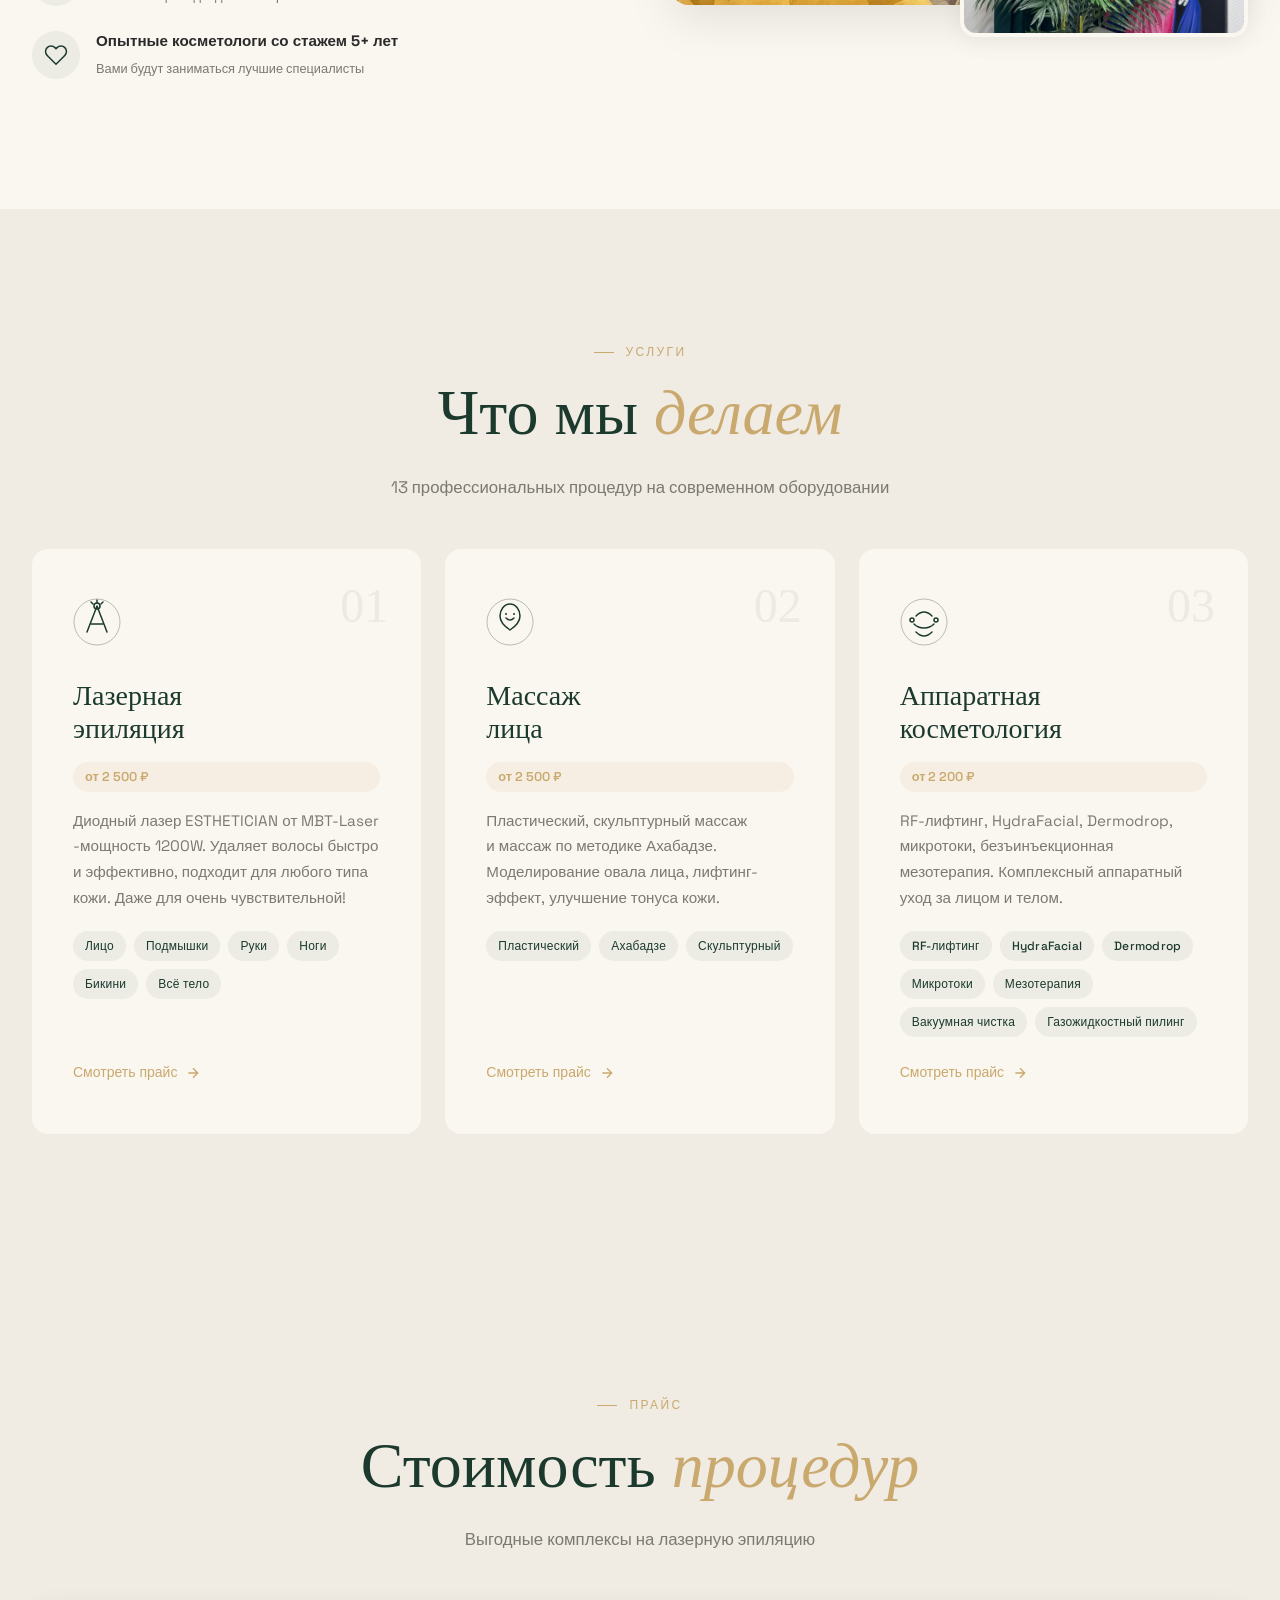
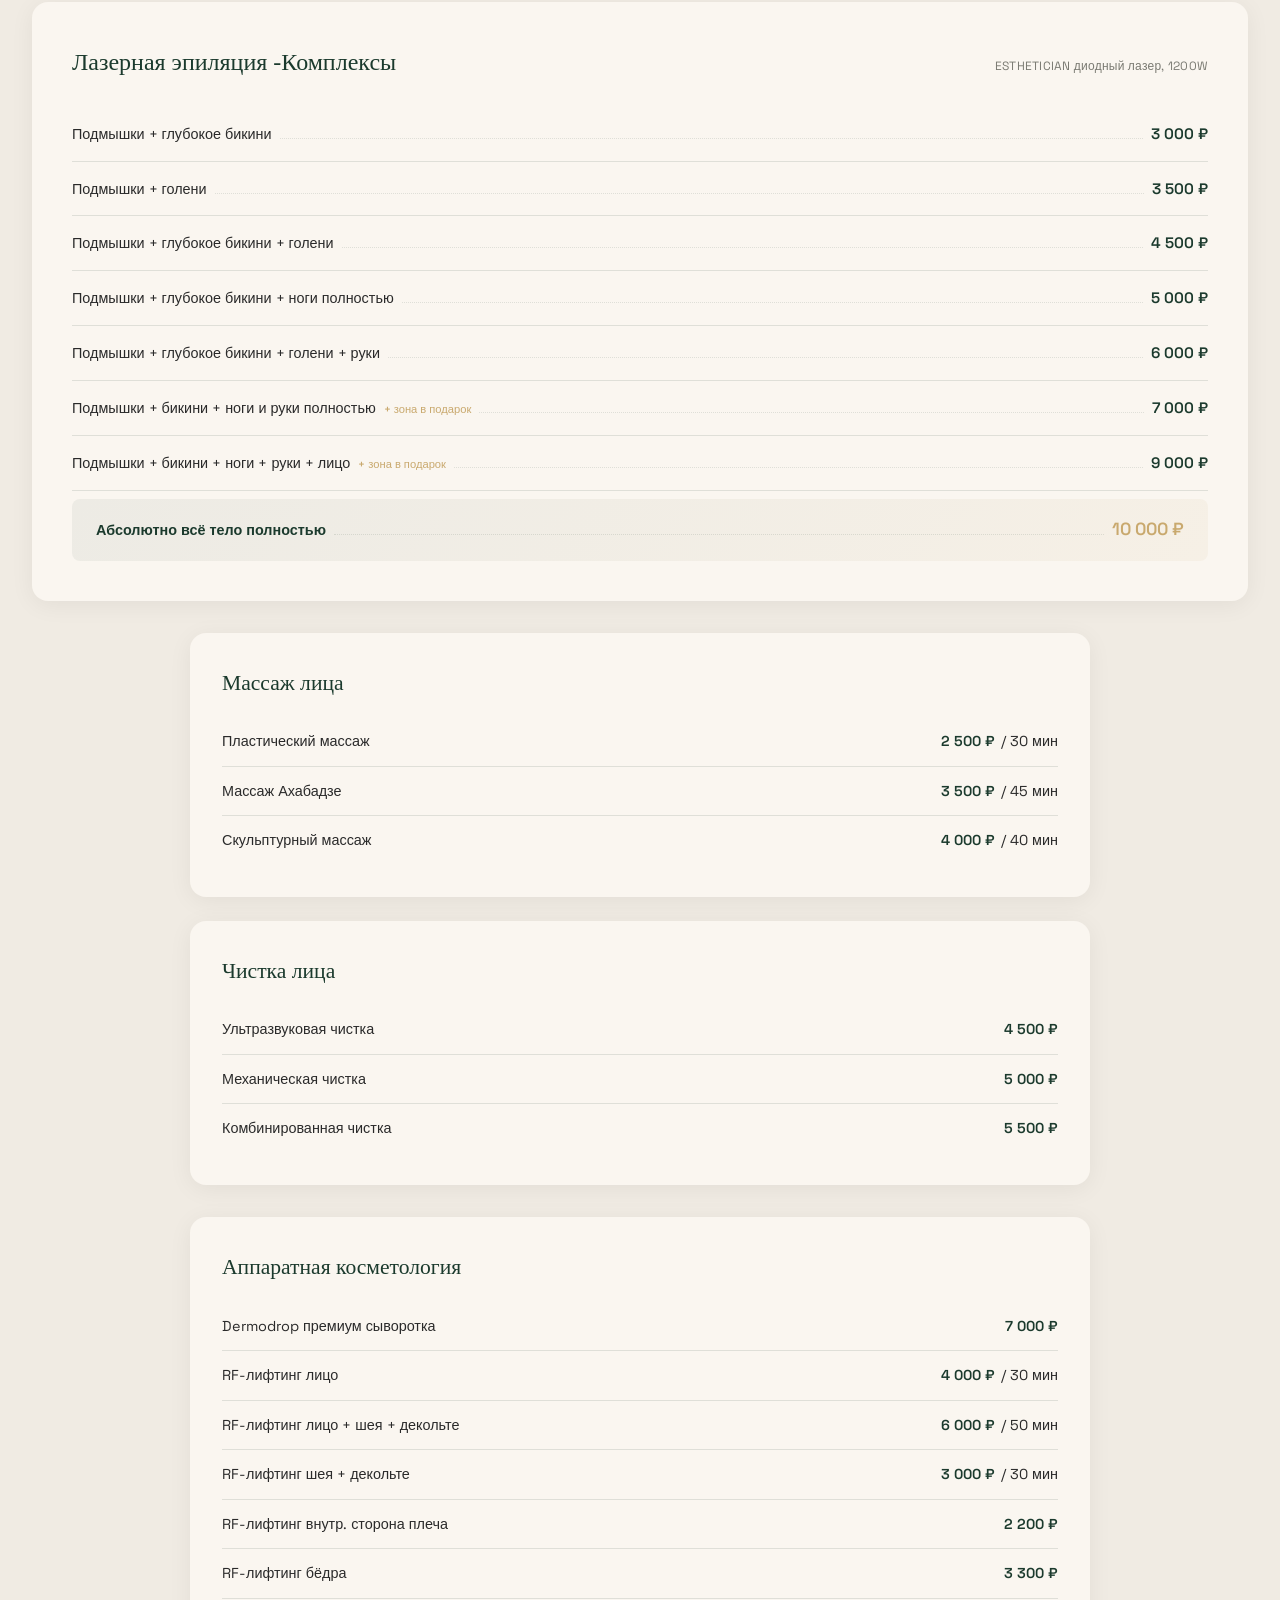
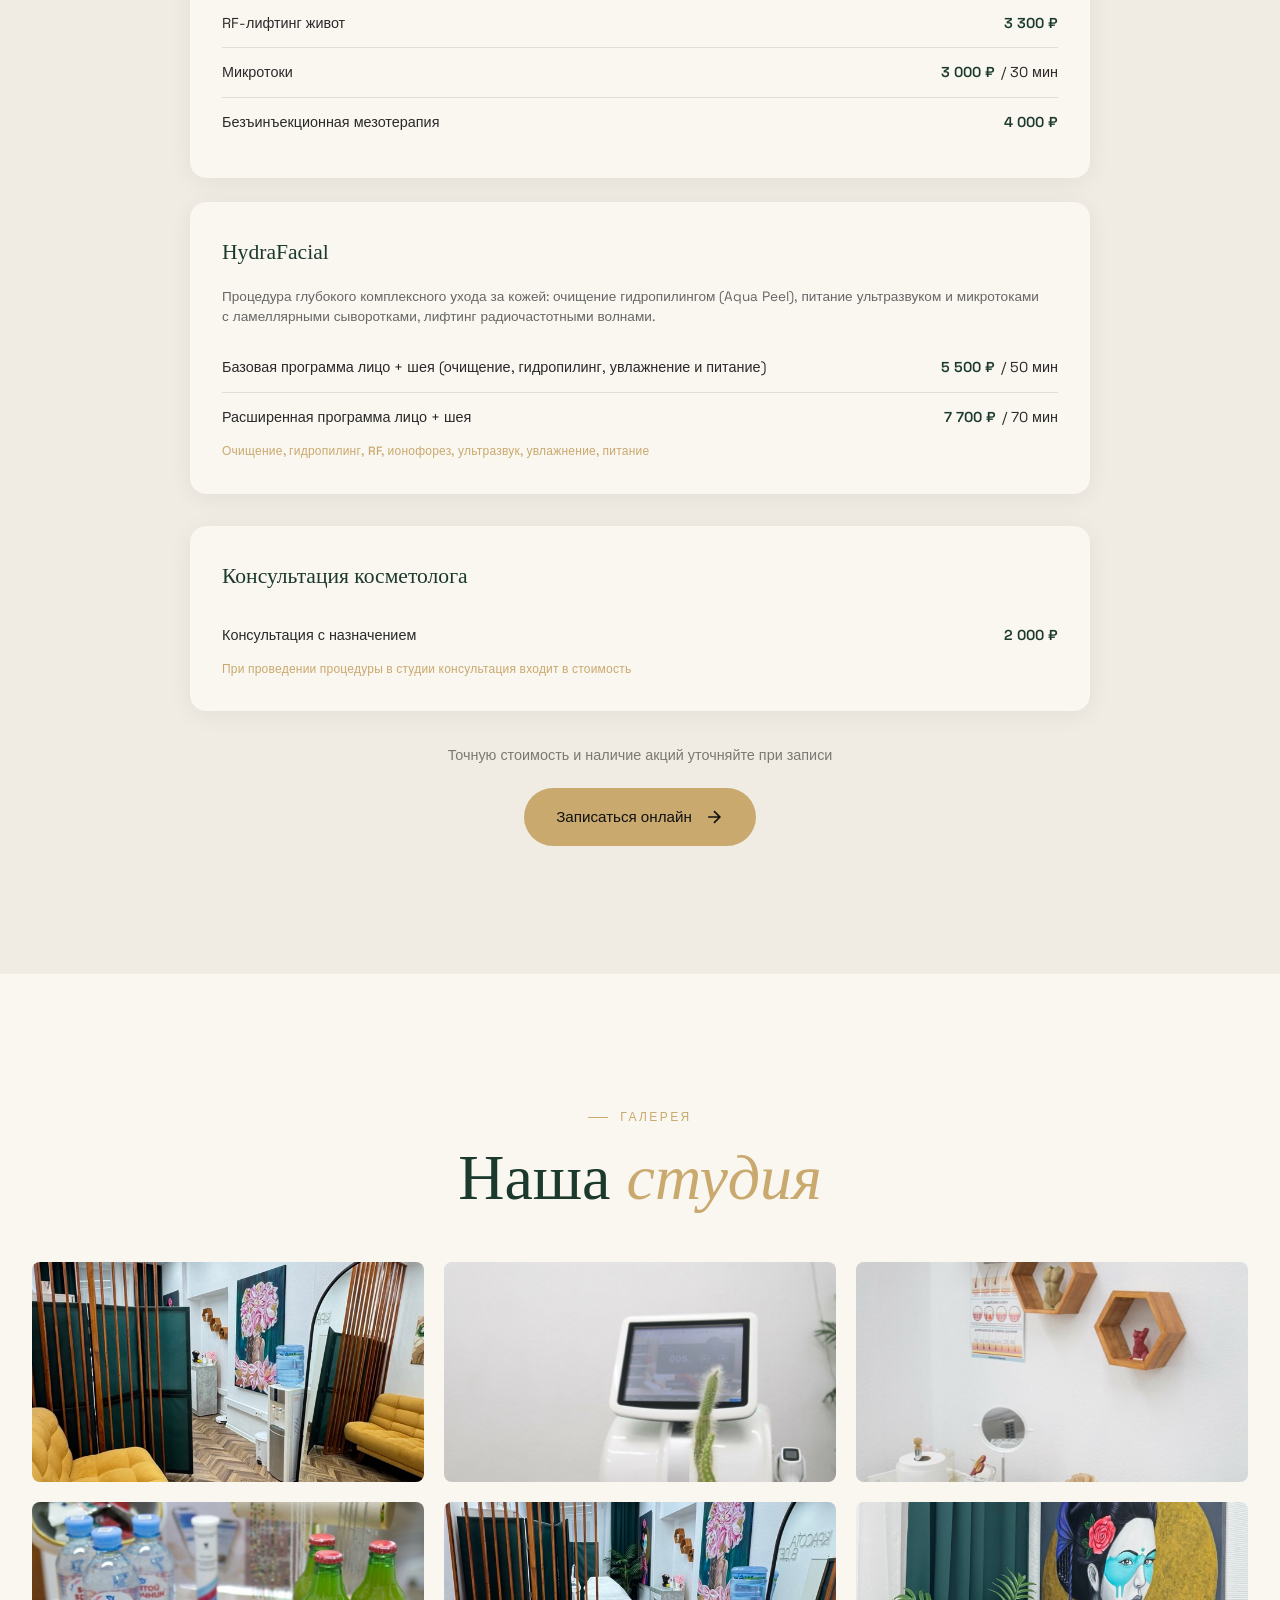
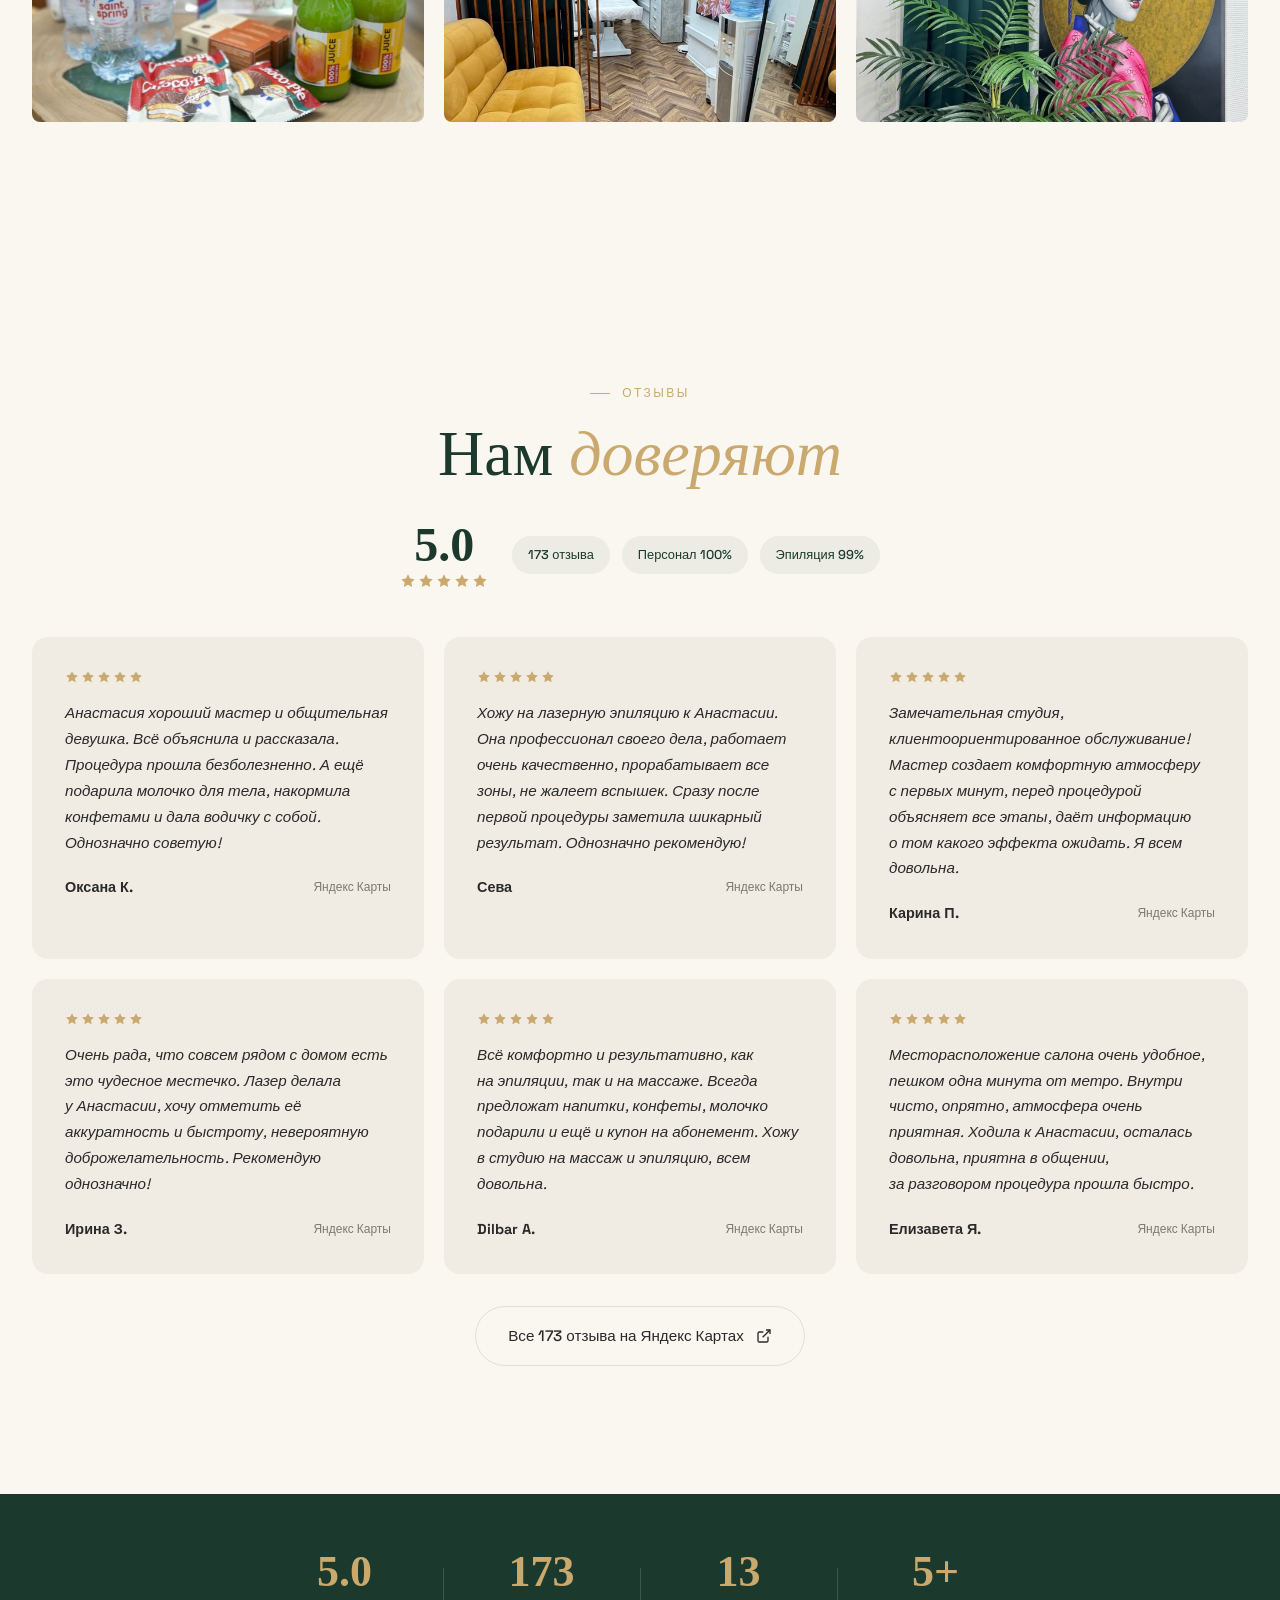
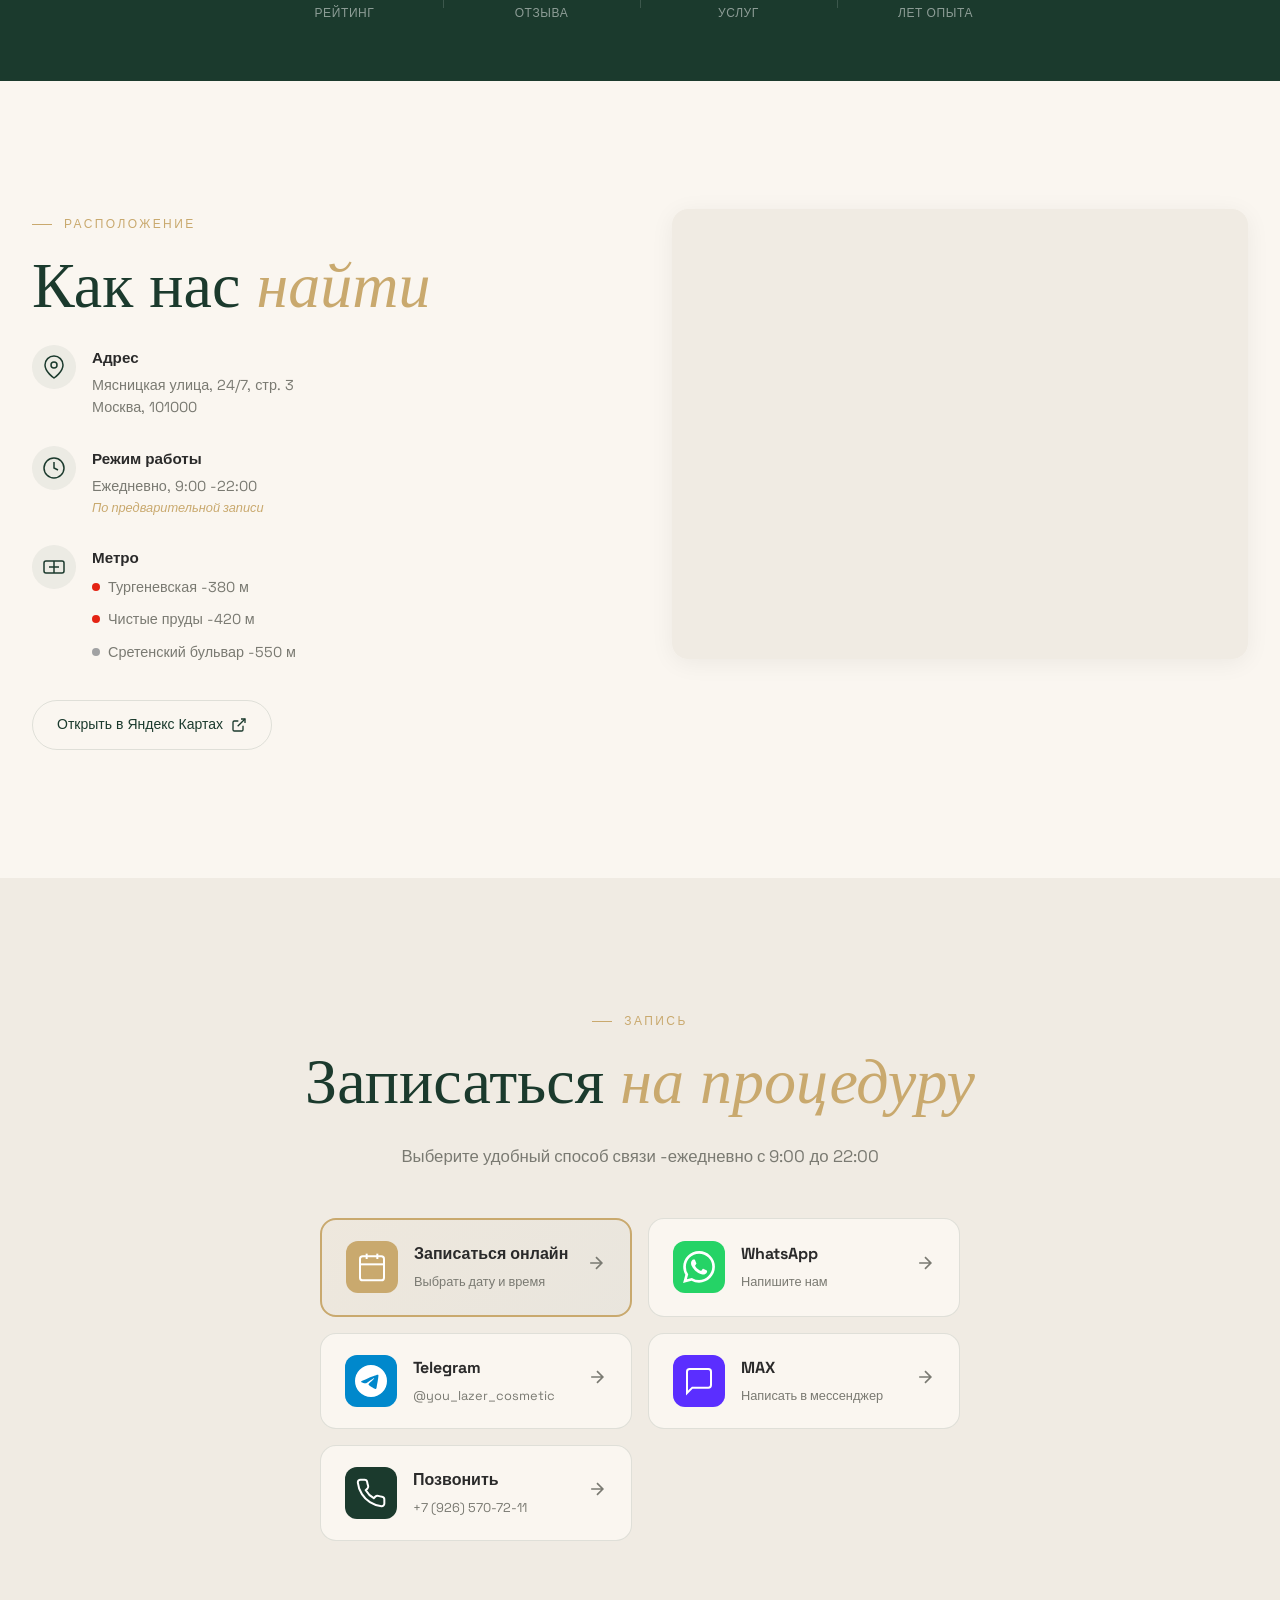
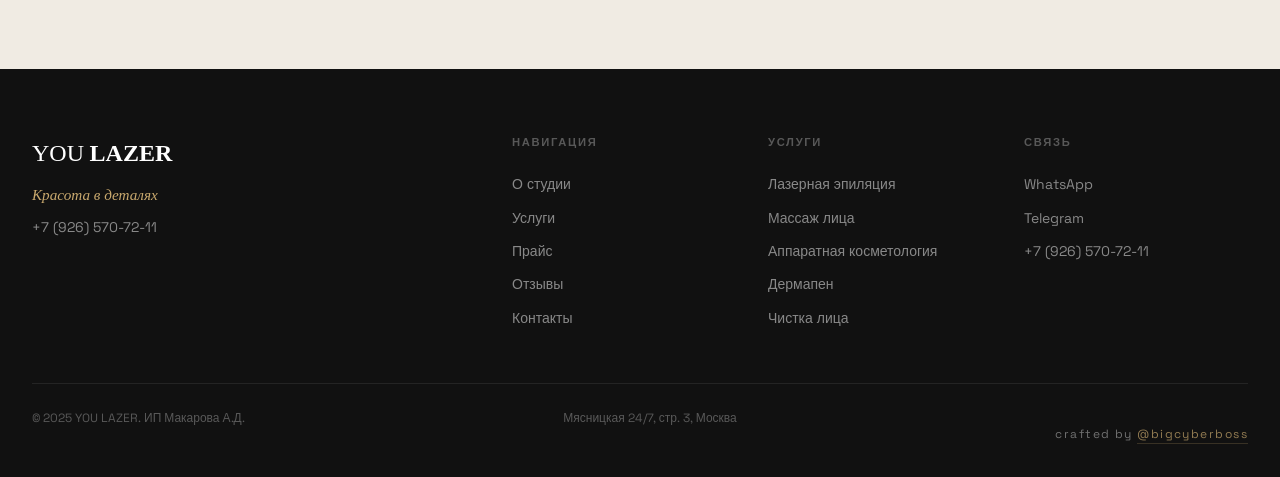
==== commit 25fb49c7: "hydrafacial: описание базовой программы" ====
--- a/index.html
+++ b/index.html
@@ -856,7 +856,7 @@
                         </p>
                         <div class="pricing__card-list">
                             <div class="pricing__card-row">
-                                <span>Базовая программа лицо + шея</span>
+                                <span>Базовая программа лицо + шея (очищение, гидропилинг, увлажнение и&nbsp;питание)</span>
                                 <strong>5 500 ₽ <span class="pricing__time">50 мин</span></strong>
                             </div>
                             <div class="pricing__card-row">
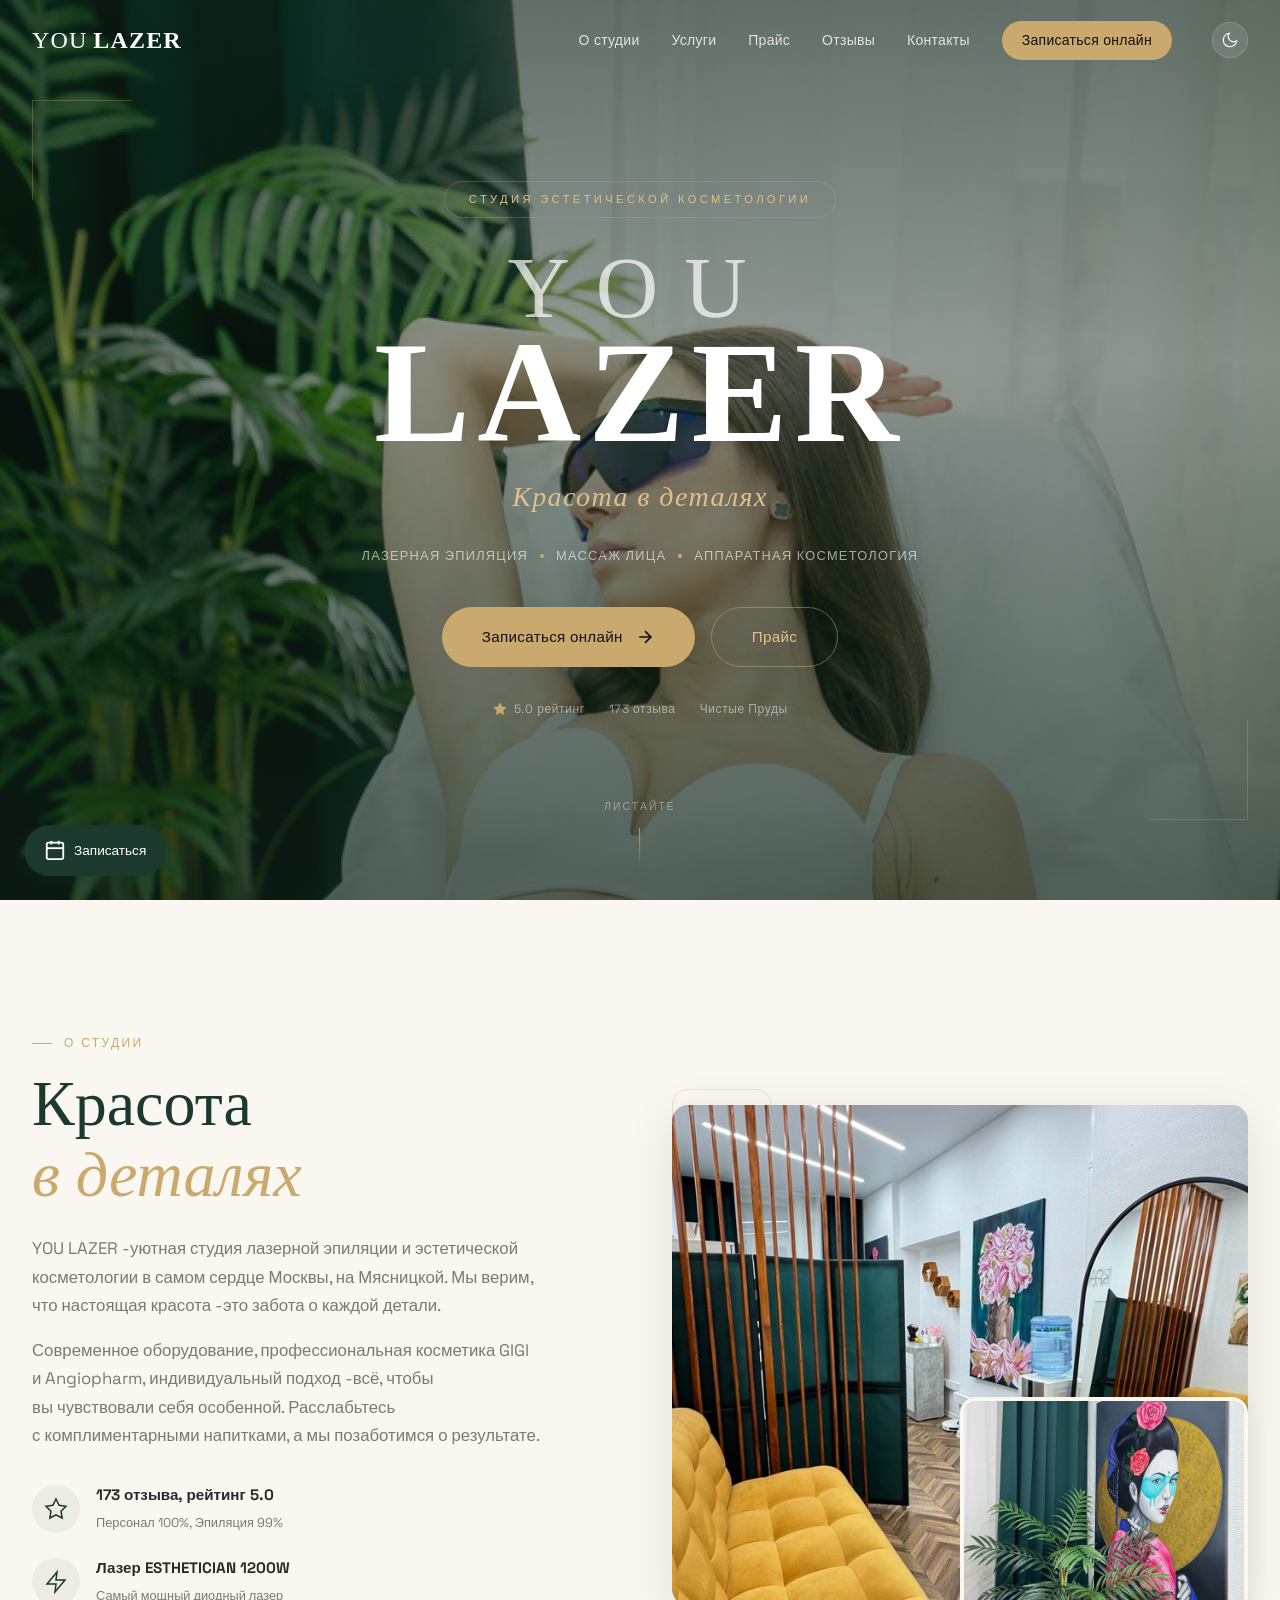
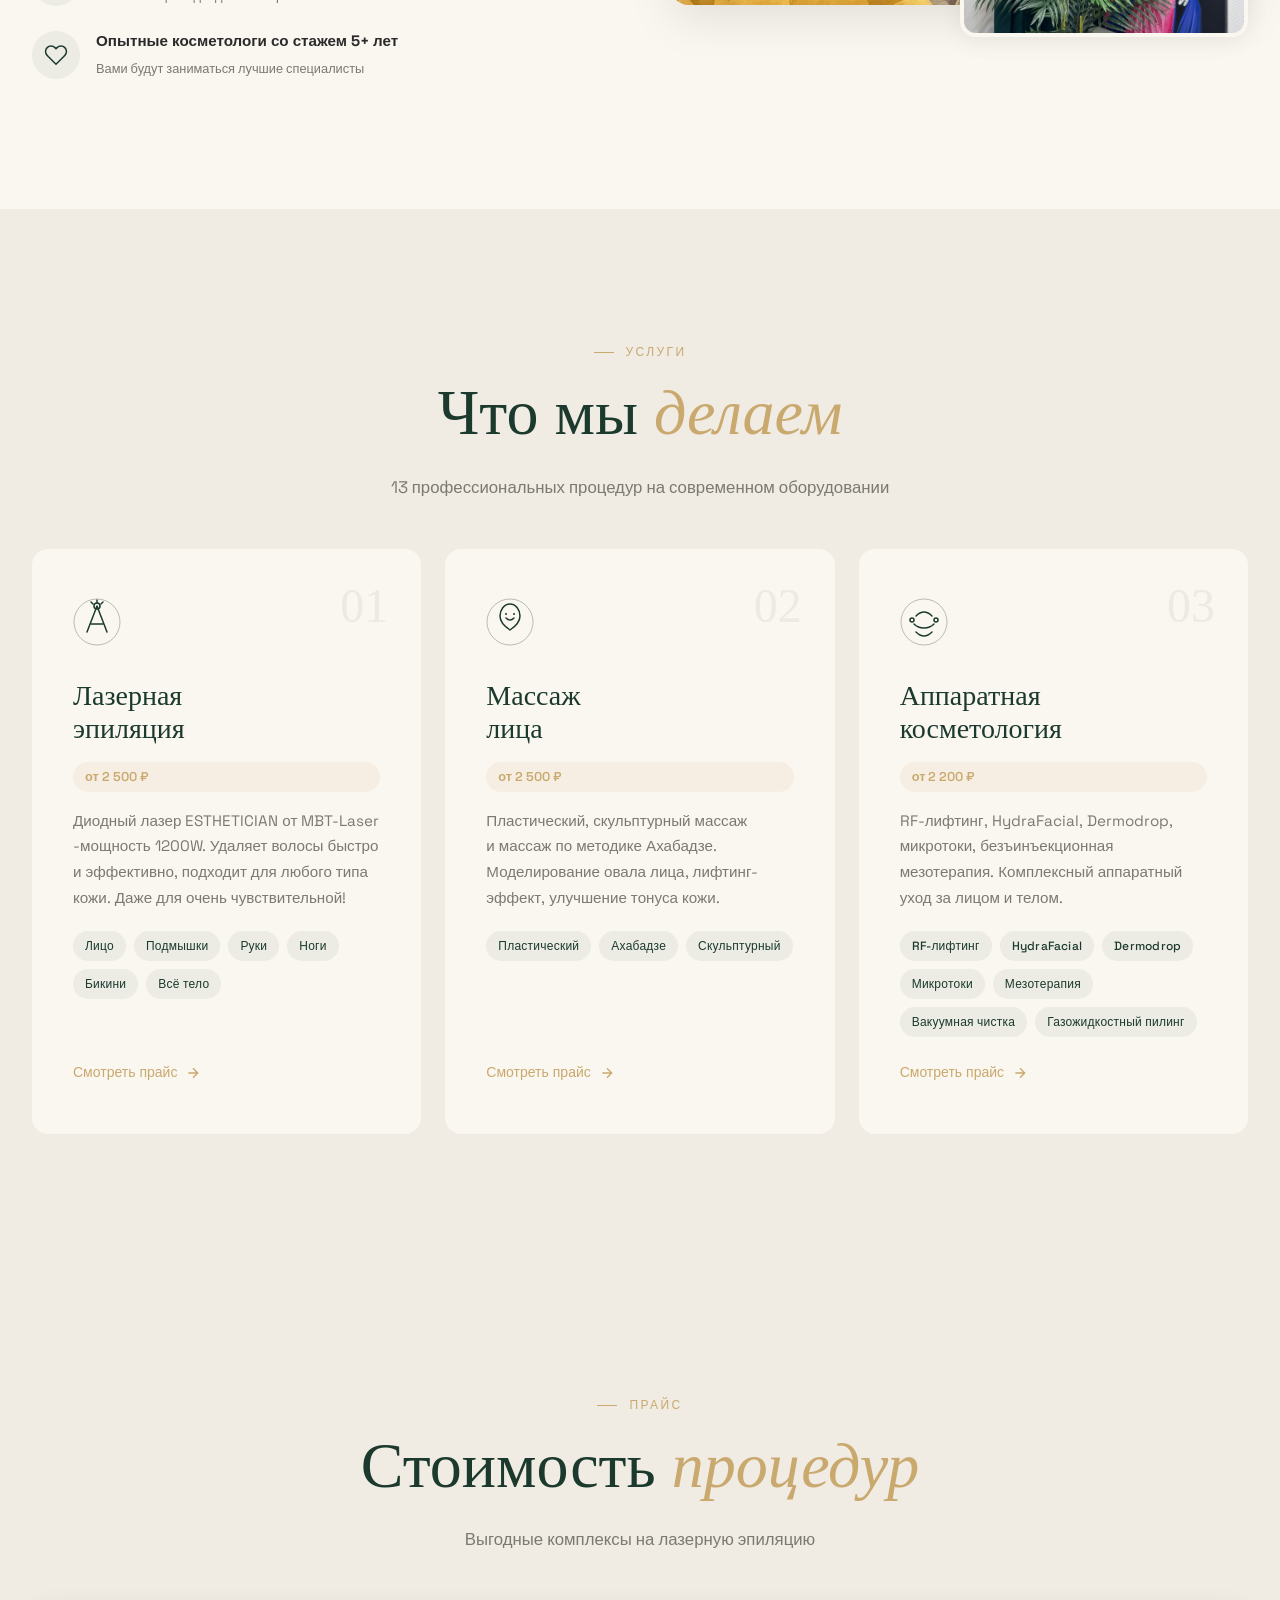
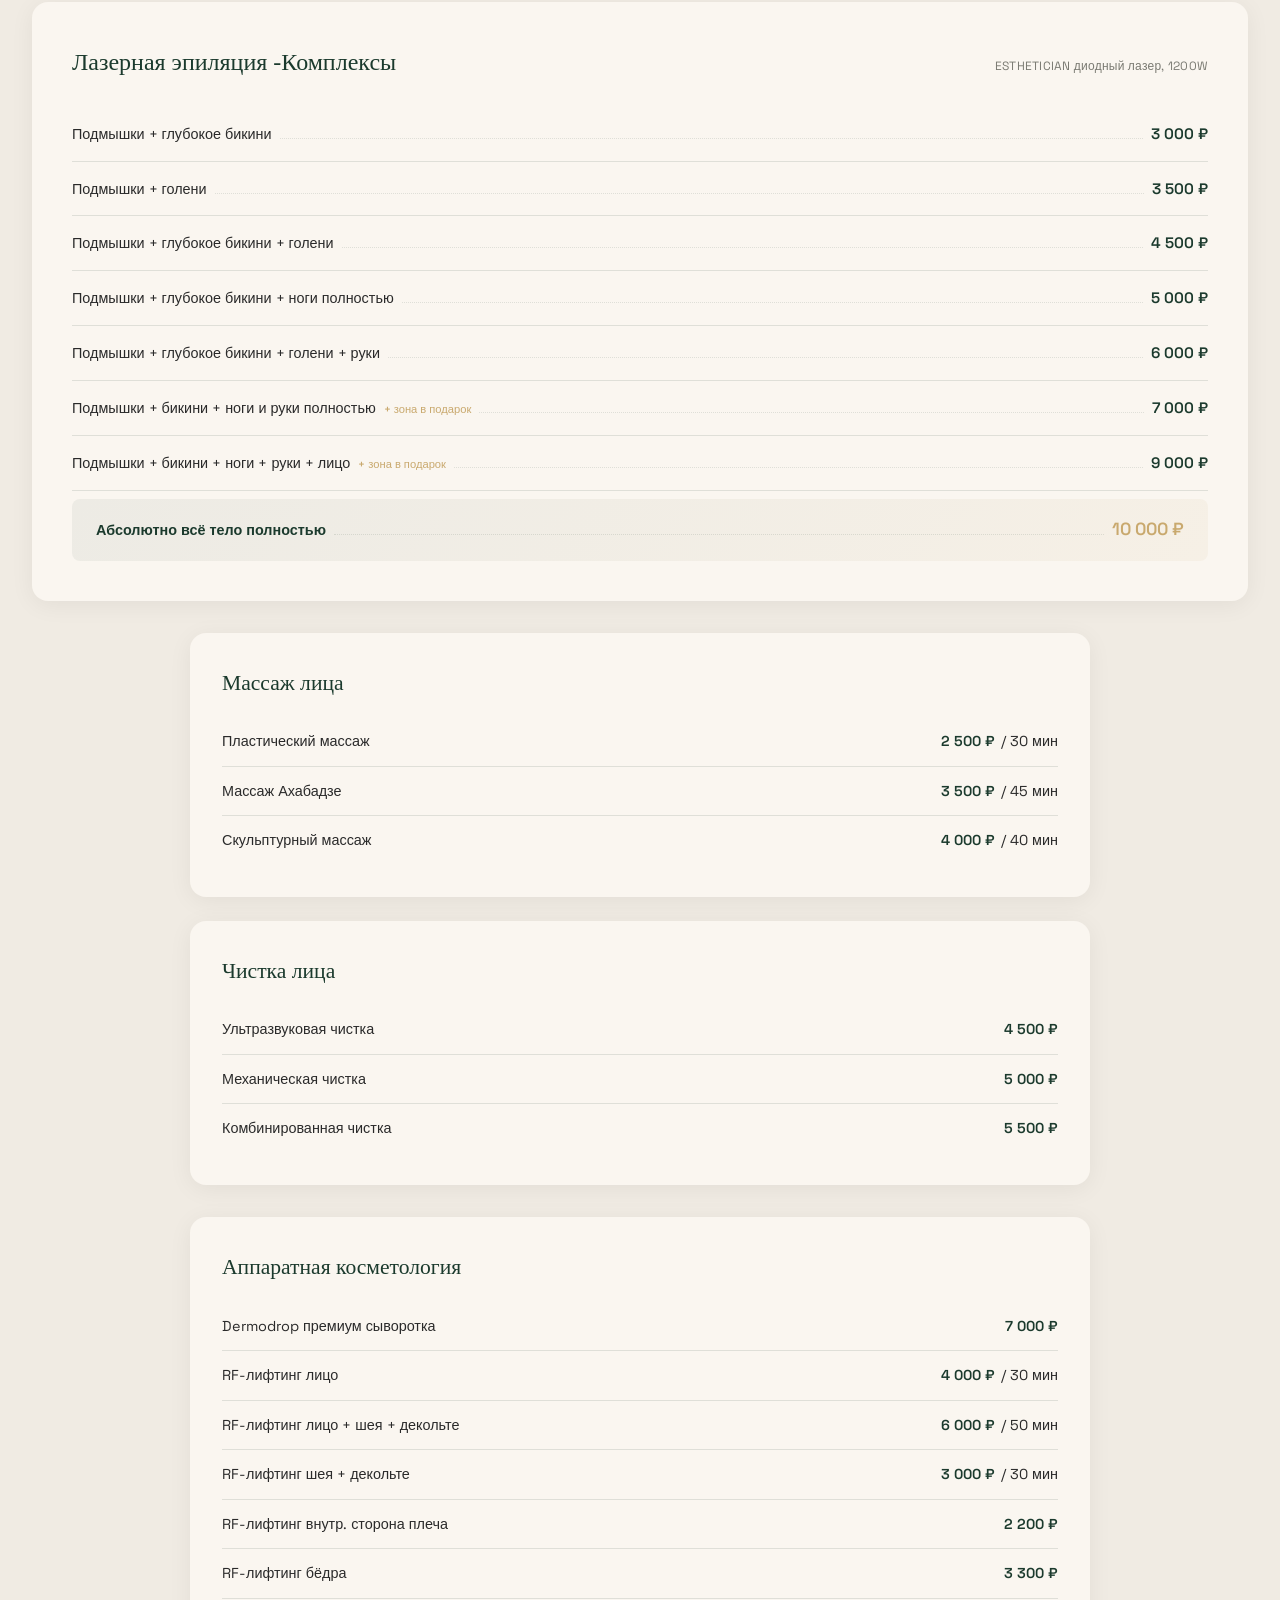
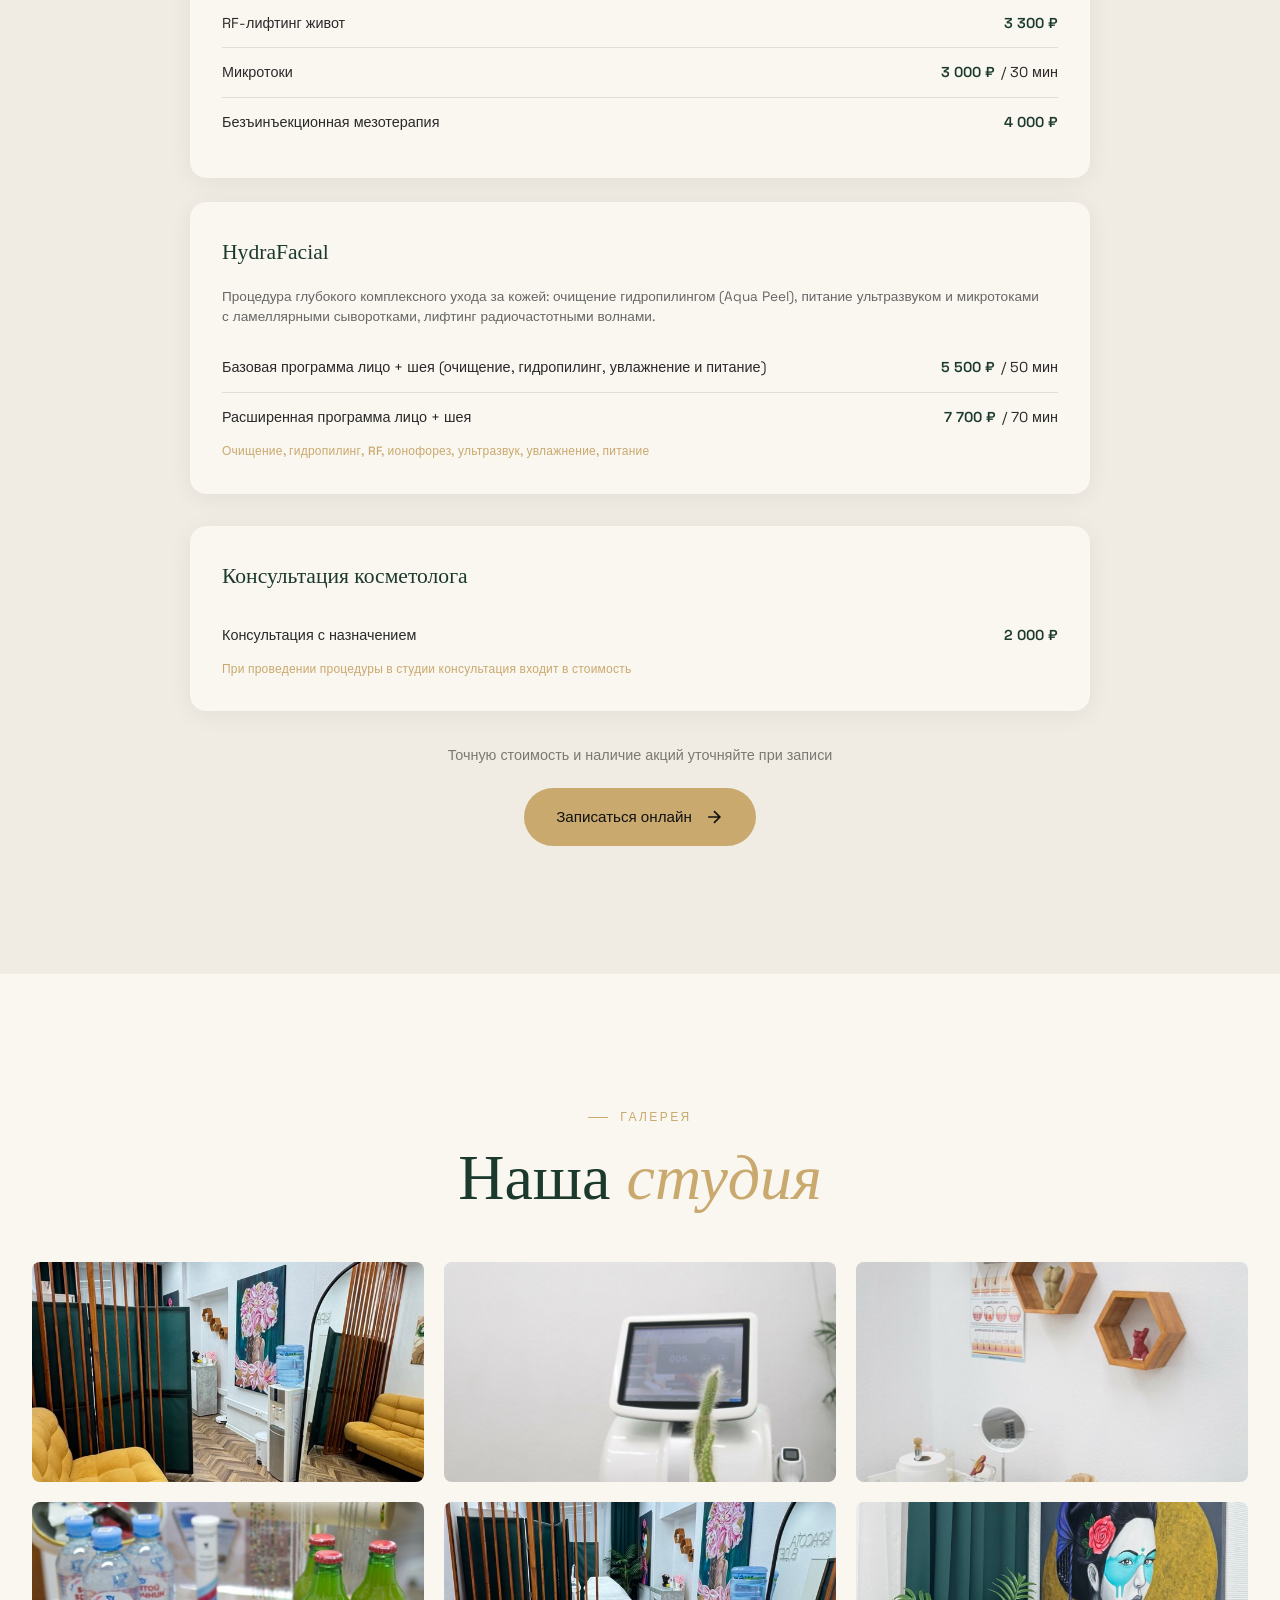
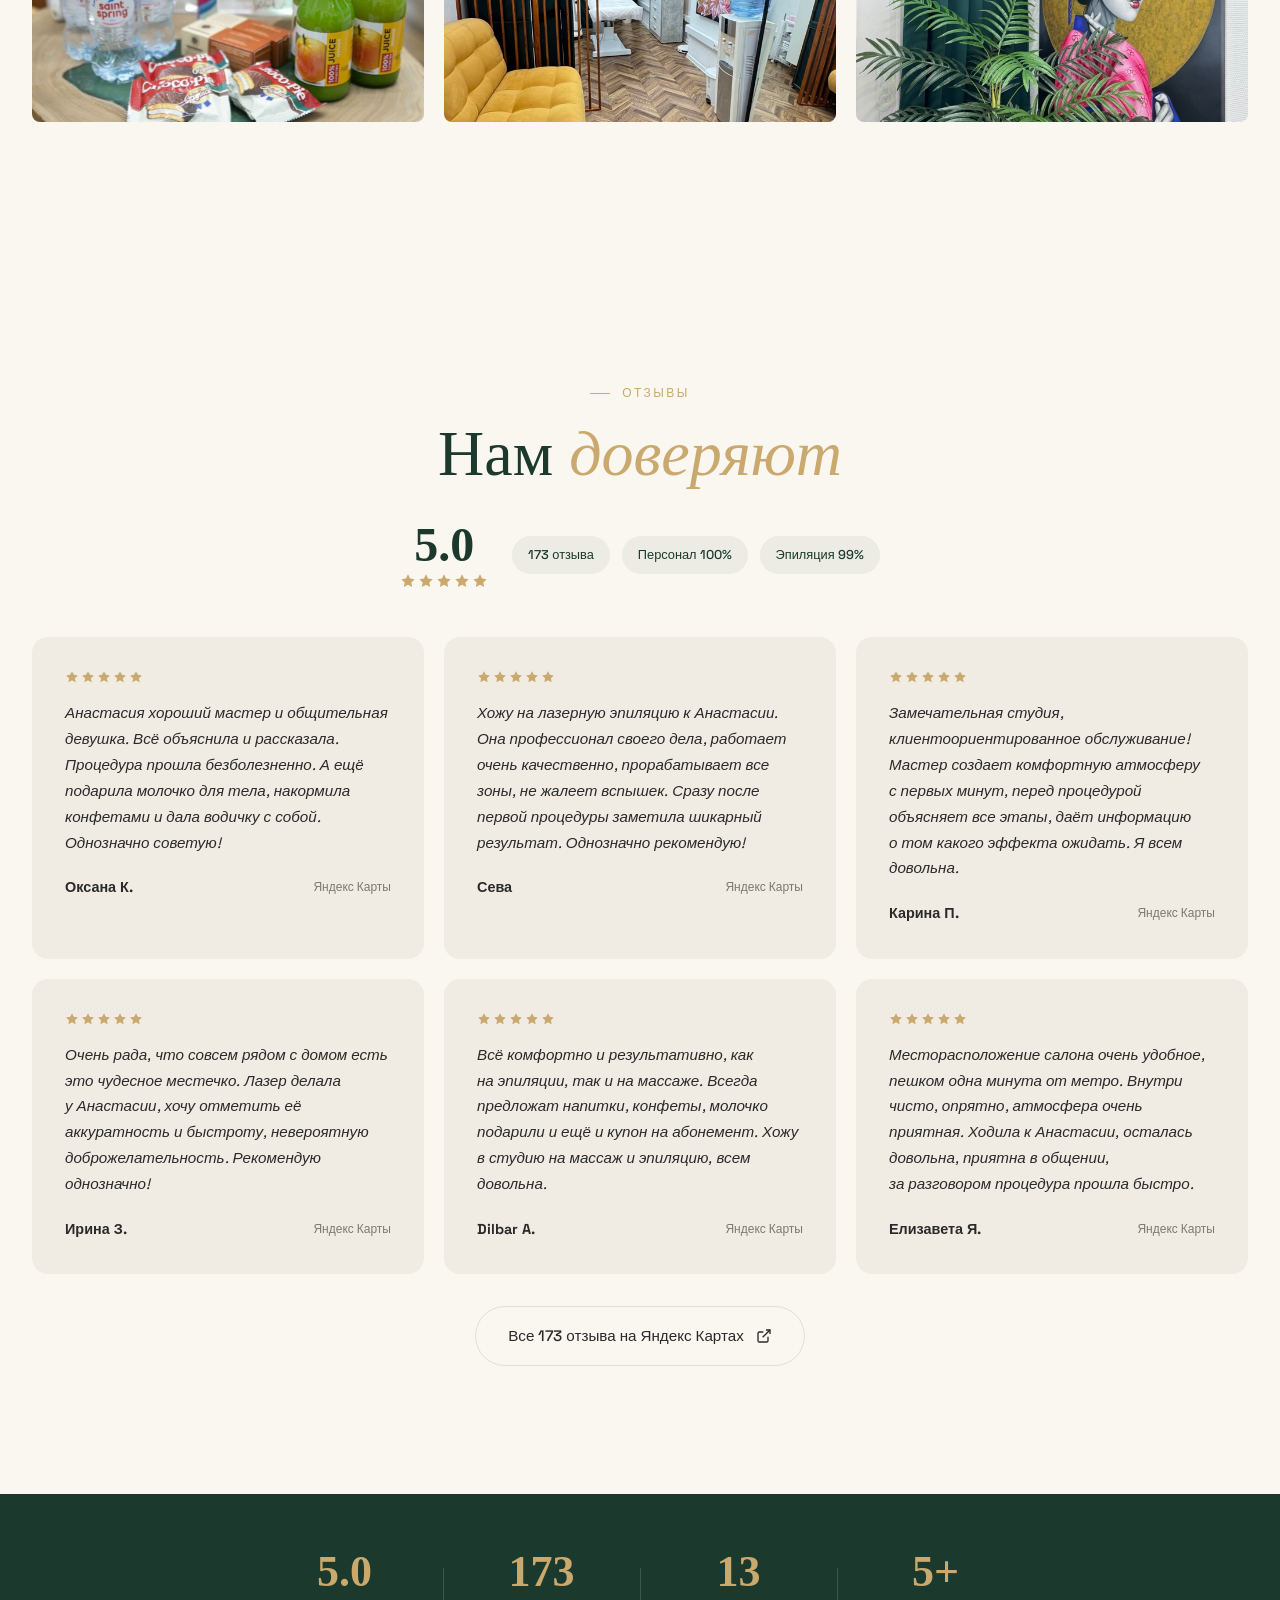
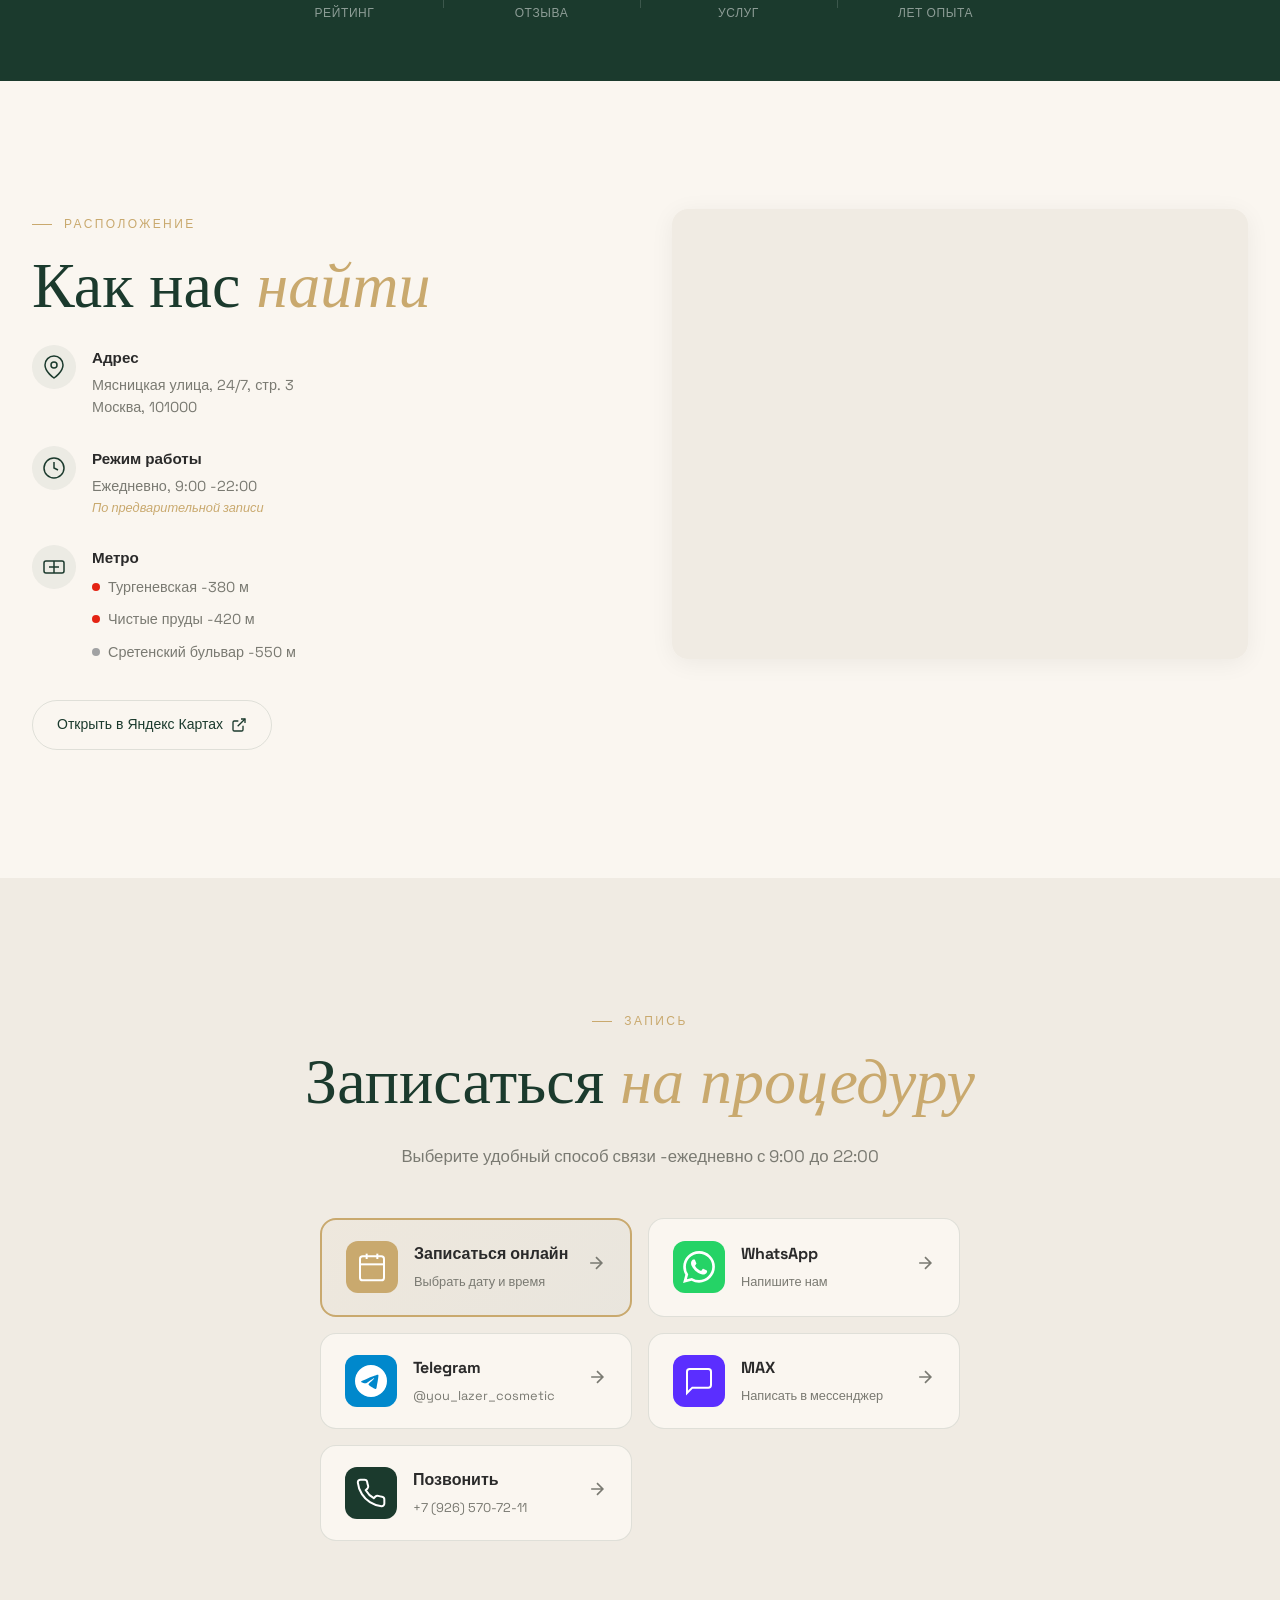
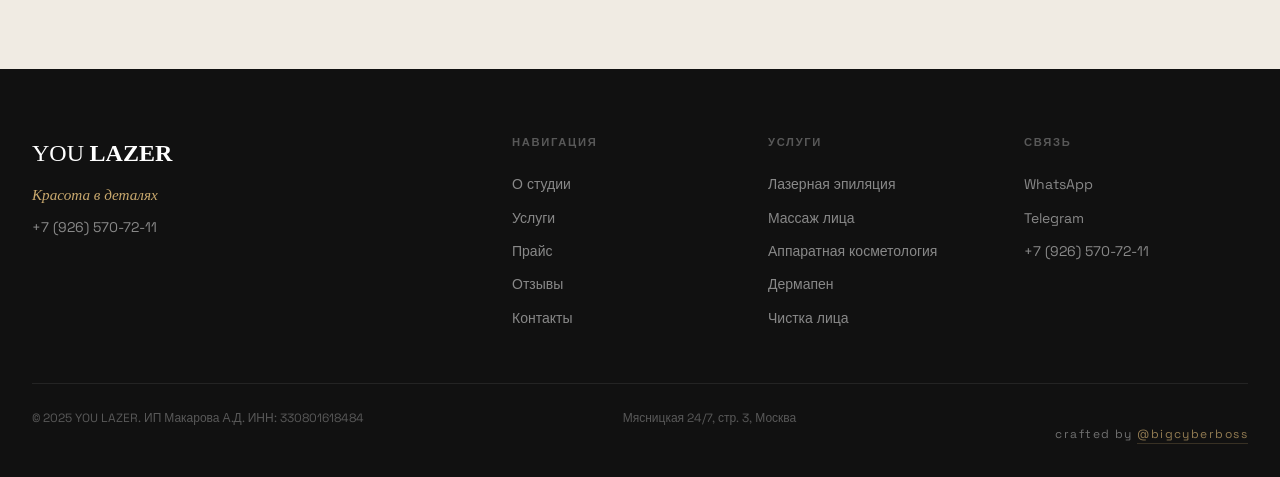
==== commit a93c6dc5: "футер: добавлен ИНН" ====
--- a/index.html
+++ b/index.html
@@ -1959,7 +1959,7 @@
                     </div>
                 </div>
                 <div class="footer__bottom">
-                    <p>&copy; 2025 YOU LAZER. ИП Макарова А.Д.</p>
+                    <p>&copy; 2025 YOU LAZER. ИП Макарова А.Д. ИНН: 330801618484</p>
                     <p>Мясницкая 24/7, стр. 3, Москва</p>
                     <p class="footer__credit">crafted by <a href="https://t.me/bigcyberboss" target="_blank" rel="noopener">@bigcyberboss</a></p>
                 </div>
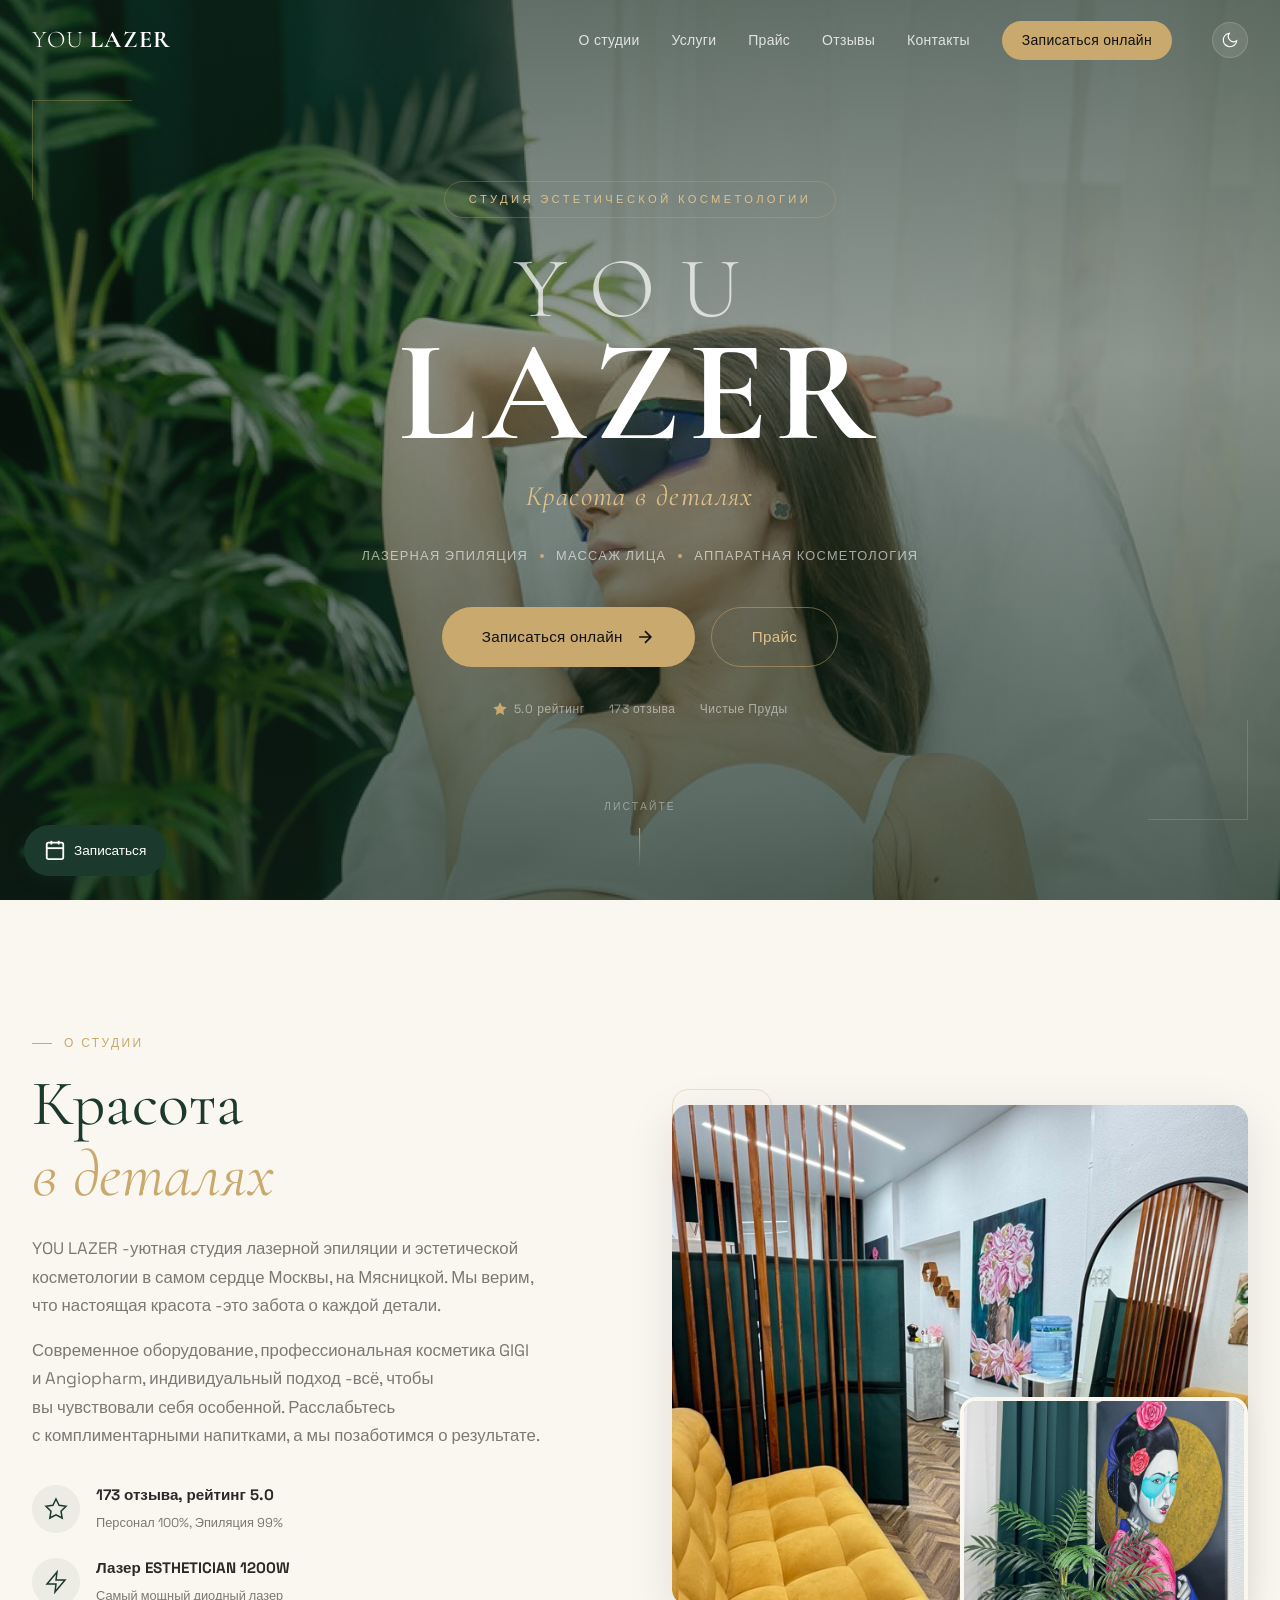
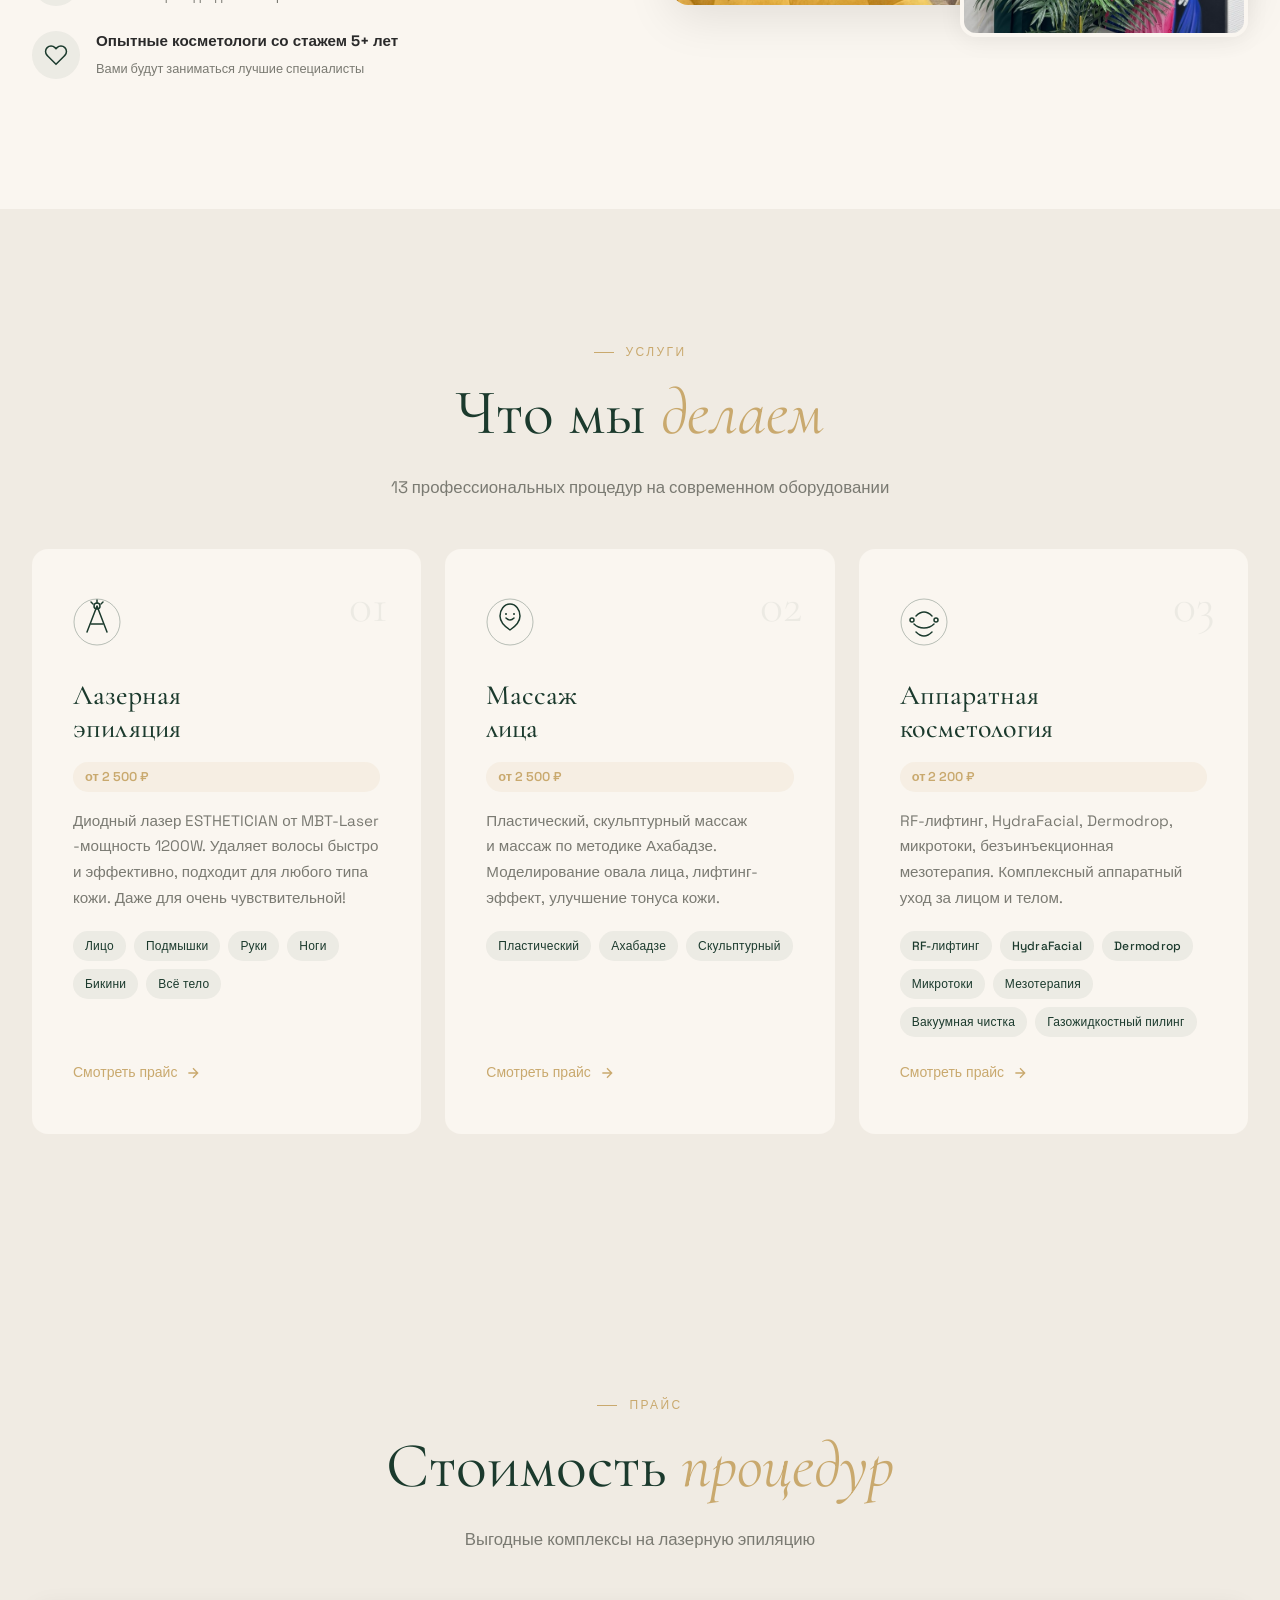
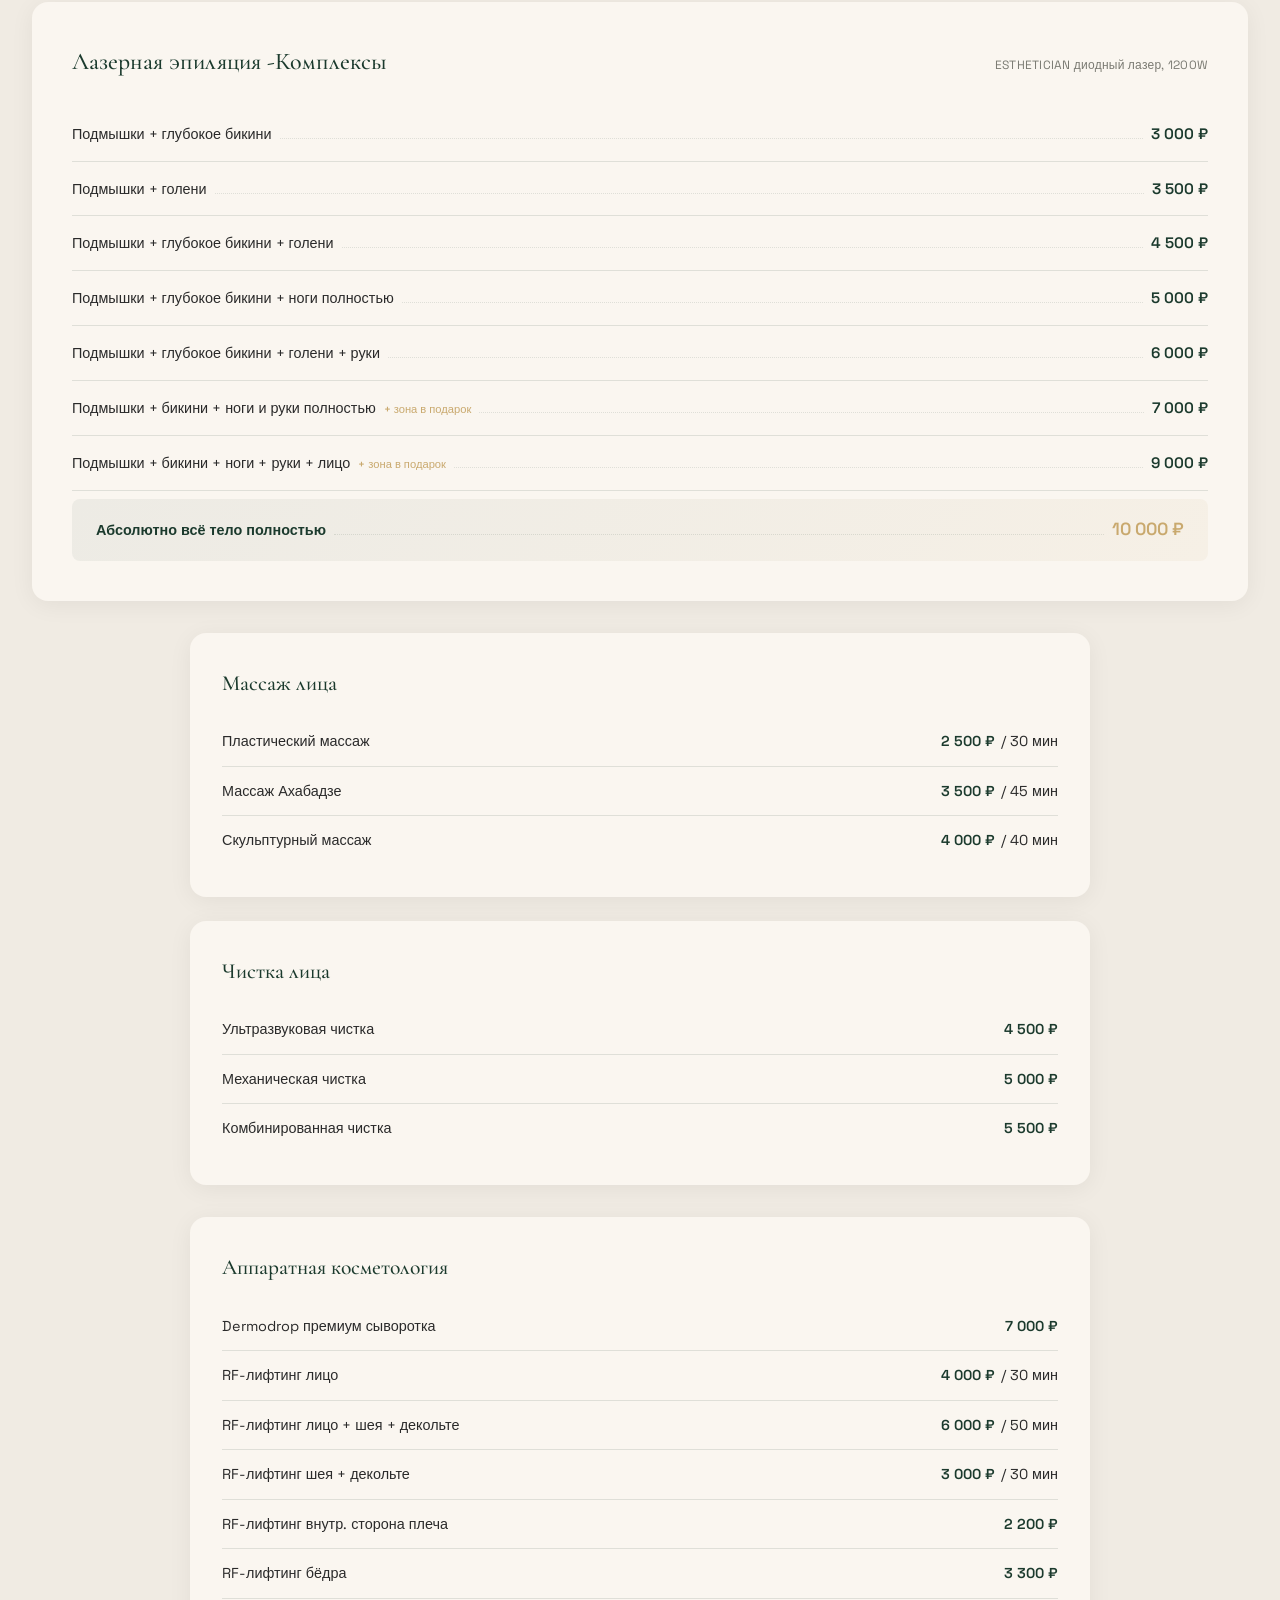
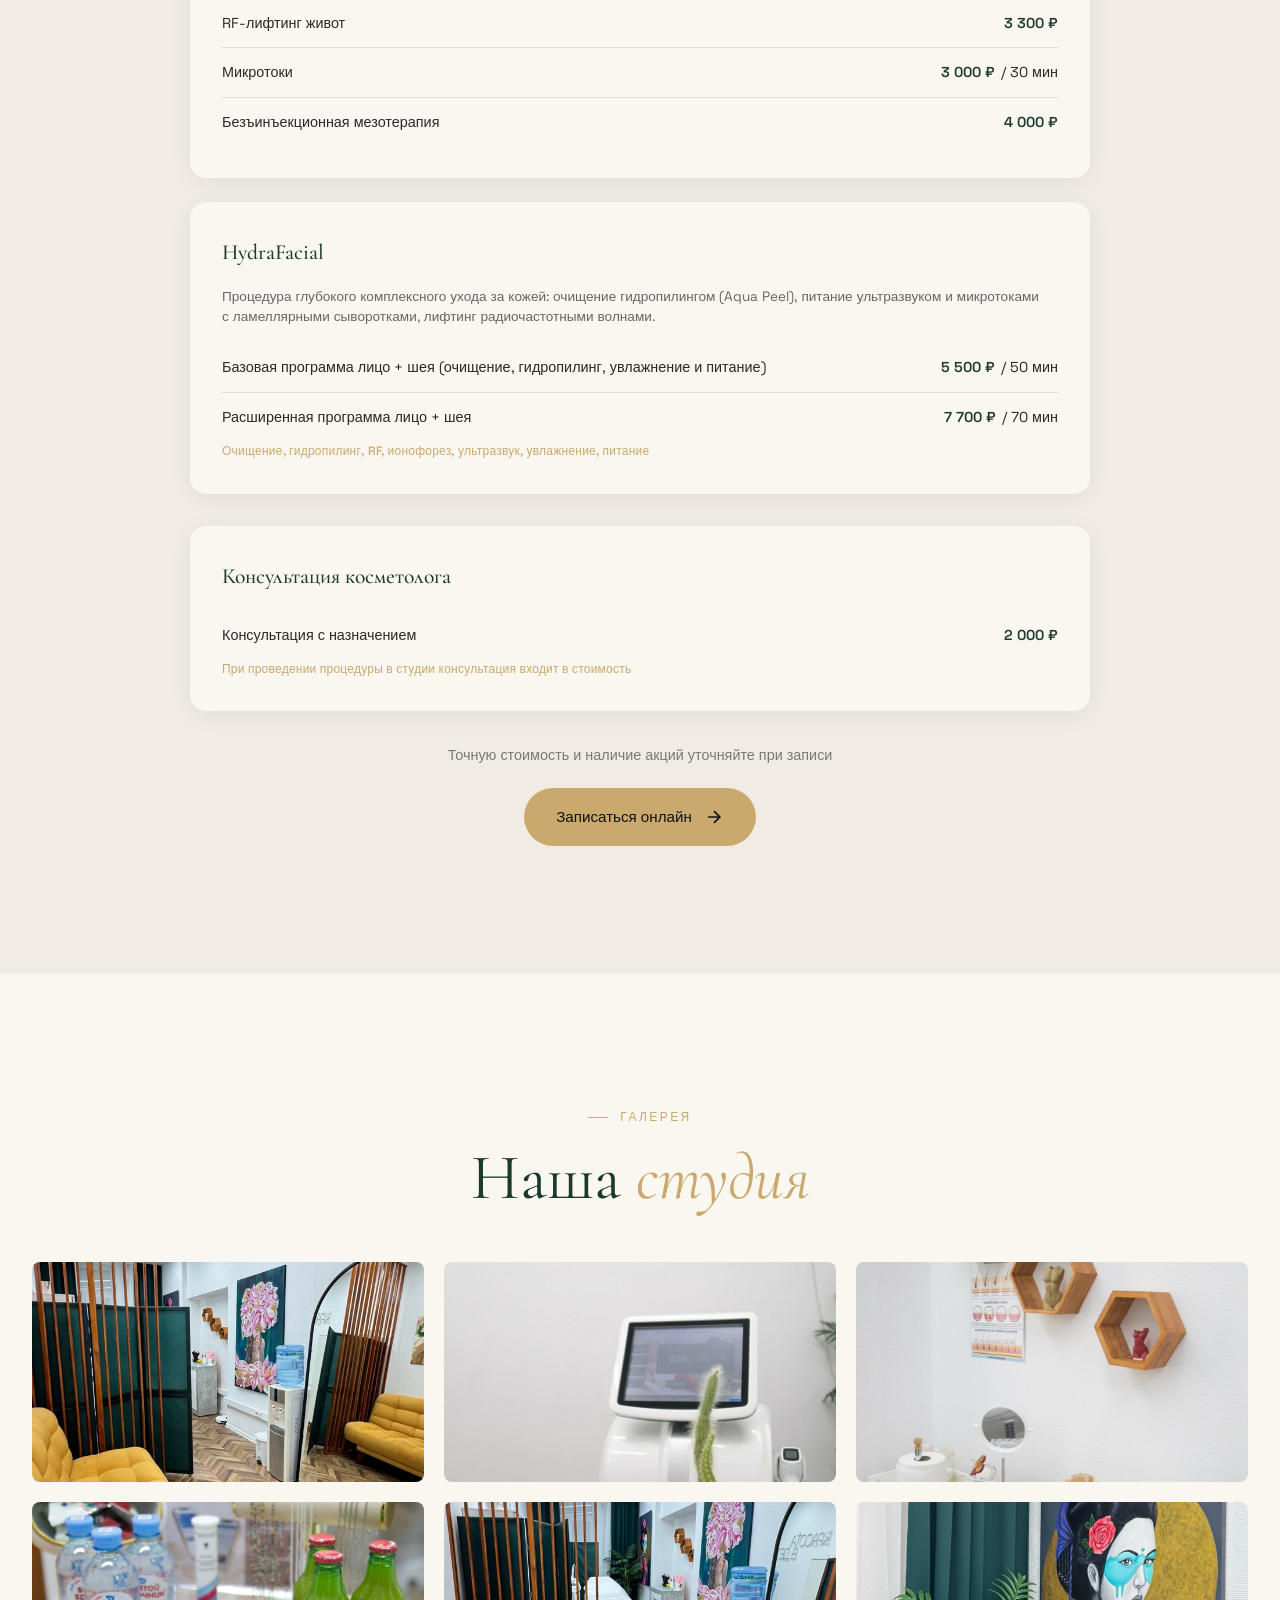
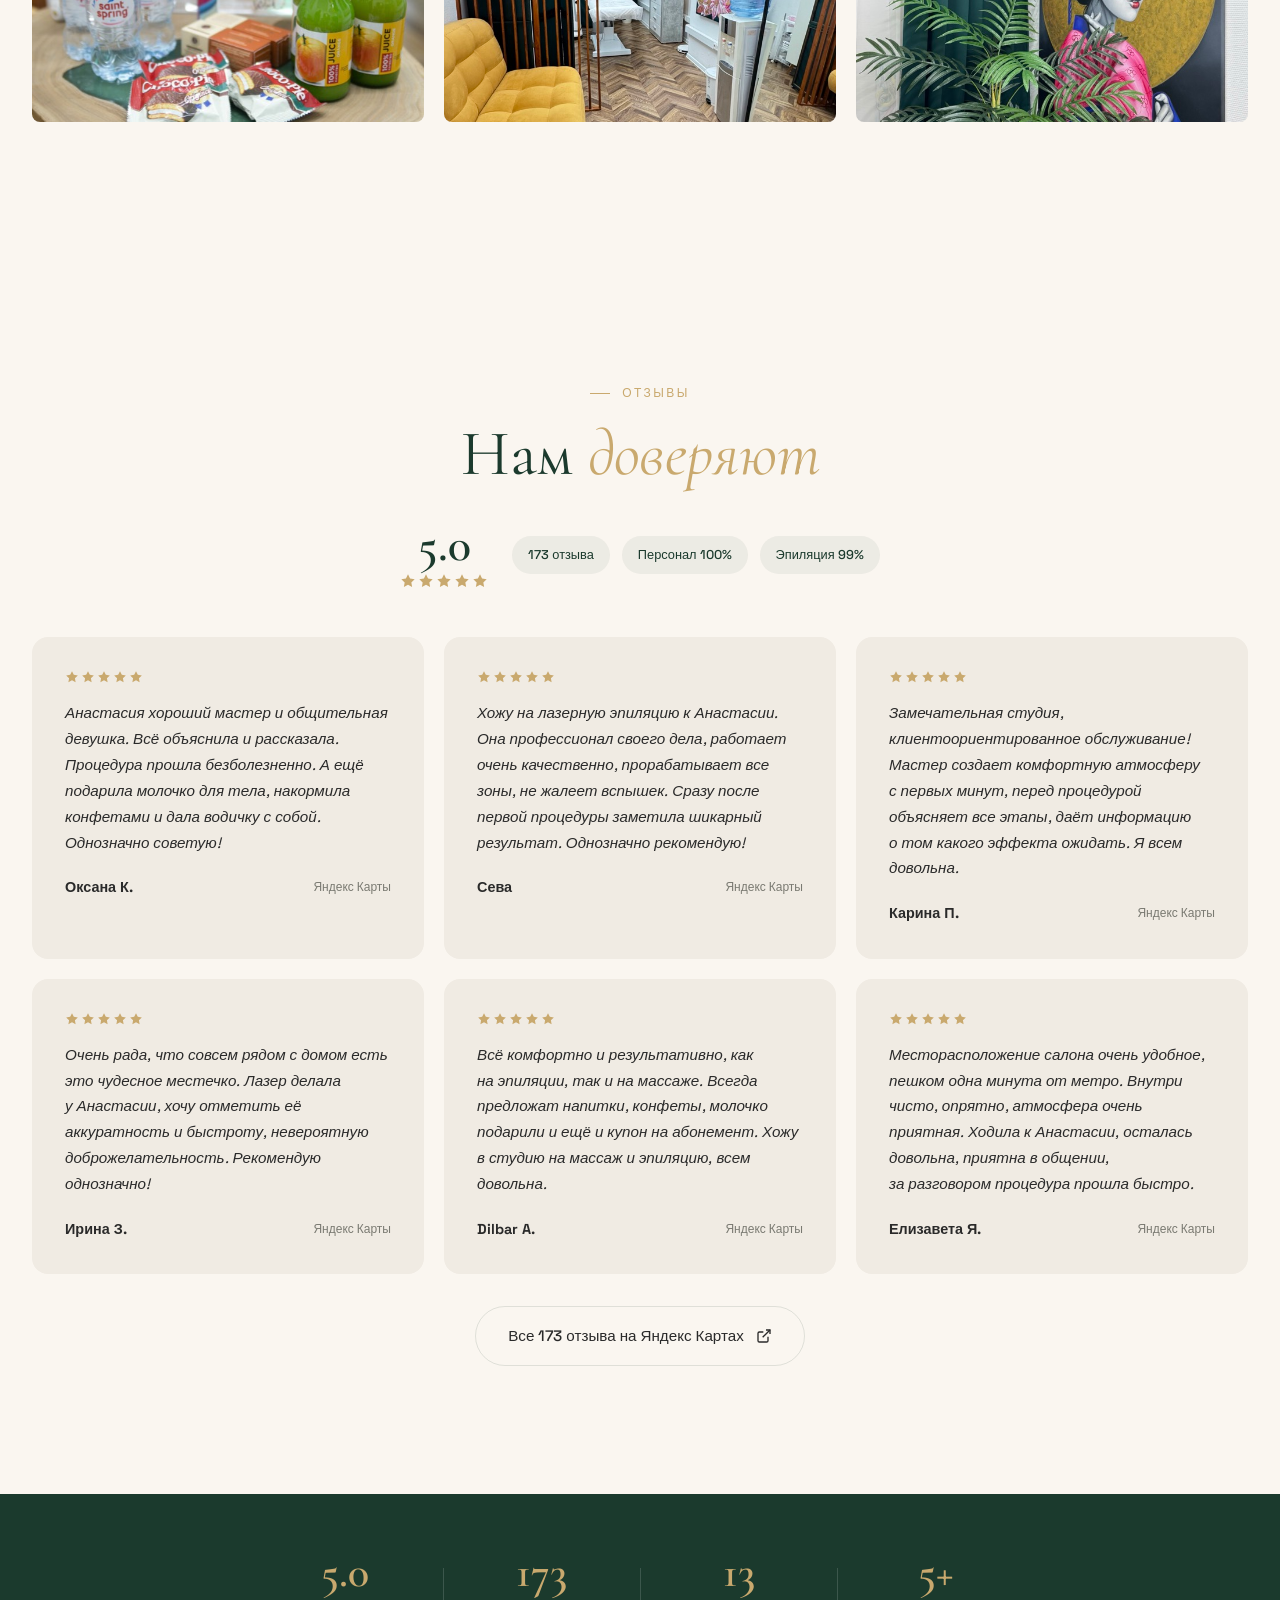
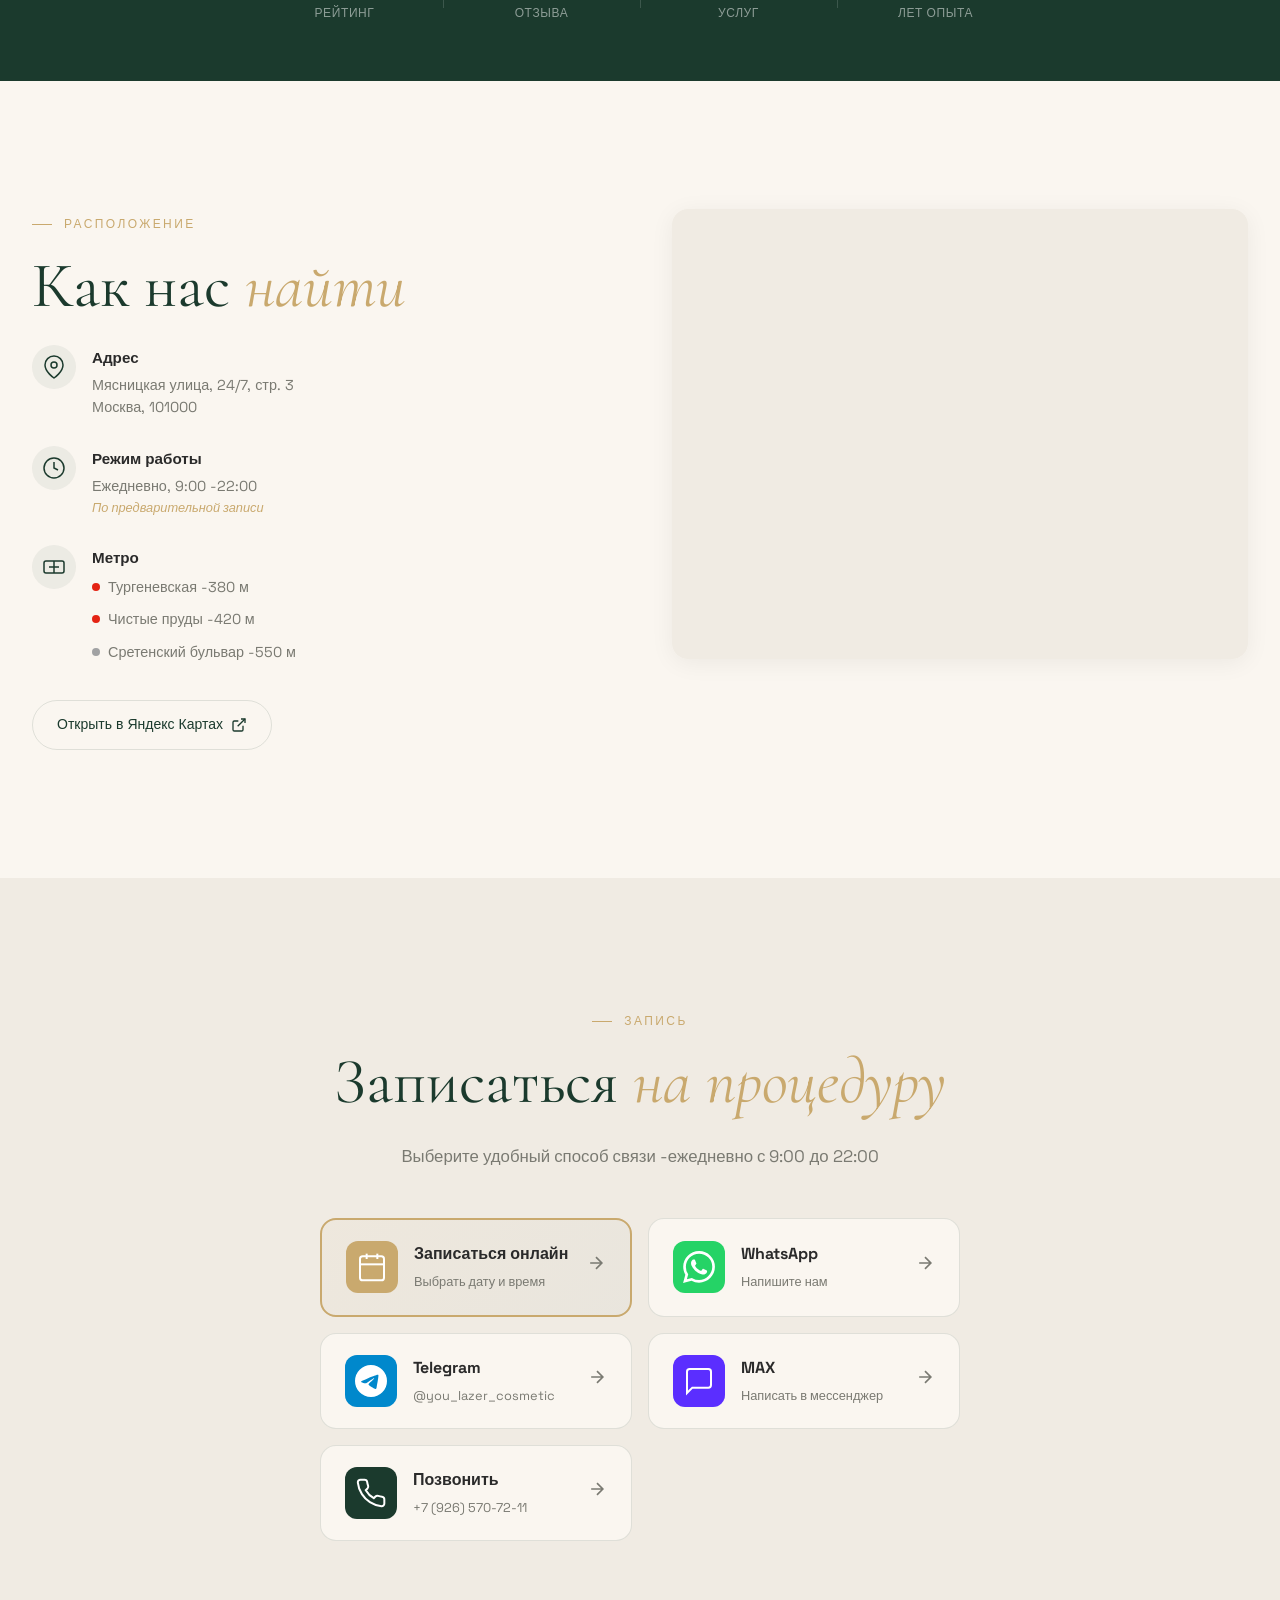
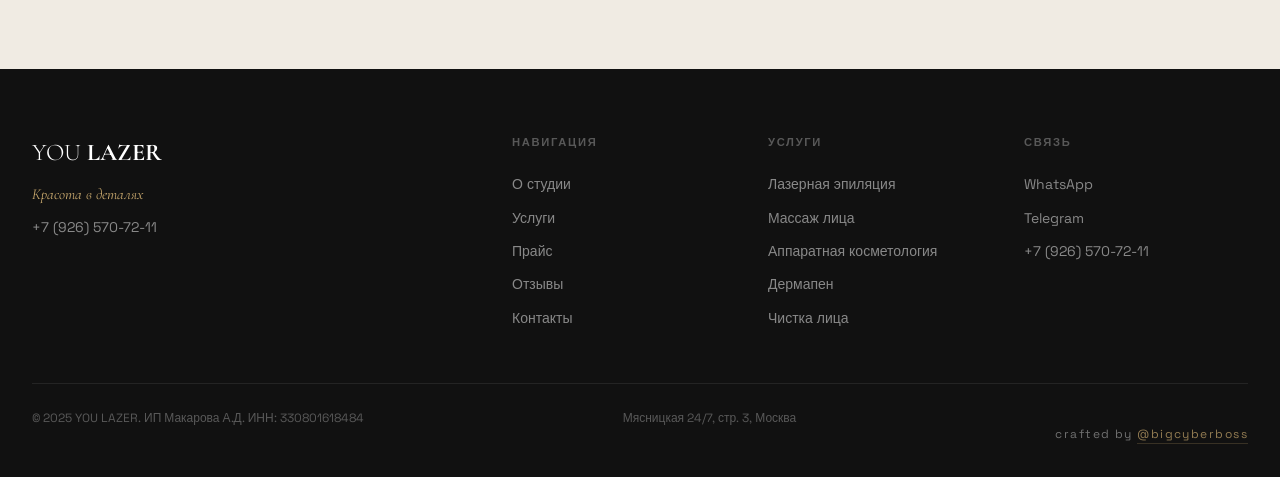
==== commit ee488379: "fonts: garant -> garamond, шрифт не грузился" ====
--- a/index.html
+++ b/index.html
@@ -3,6 +3,20 @@
     <head>
         <meta charset="UTF-8" />
         <meta name="viewport" content="width=device-width, initial-scale=1.0" />
+
+        <!-- Yandex.Metrika counter -->
+        <script type="text/javascript">
+            (function(m,e,t,r,i,k,a){m[i]=m[i]||function(){(m[i].a=m[i].a||[]).push(arguments)};
+            m[i].l=1*new Date();
+            for (var j = 0; j < document.scripts.length; j++) {if (document.scripts[j].src === r) { return; }}
+            k=e.createElement(t),a=e.getElementsByTagName(t)[0],k.async=1,k.src=r,a.parentNode.insertBefore(k,a)})
+            (window, document,'script','https://mc.yandex.ru/metrika/tag.js?id=108695984', 'ym');
+
+            ym(108695984, 'init', {ssr:true, webvisor:true, clickmap:true, ecommerce:"dataLayer", accurateTrackBounce:true, trackLinks:true});
+        </script>
+        <noscript><div><img src="https://mc.yandex.ru/watch/108695984" style="position:absolute; left:-9999px;" alt="" /></div></noscript>
+        <!-- /Yandex.Metrika counter -->
+
         <title>YOU LAZER -Студия лазерной косметологии в Москве</title>
         <meta
             name="description"
@@ -28,7 +42,7 @@
         <link rel="preconnect" href="https://fonts.googleapis.com" />
         <link rel="preconnect" href="https://fonts.gstatic.com" crossorigin />
         <link
-            href="https://fonts.googleapis.com/css2?family=Cormorant+Garant:ital,wght@0,300;0,400;0,500;0,600;0,700;1,400;1,500&family=Space+Grotesk:wght@300;400;500;600&display=swap"
+            href="https://fonts.googleapis.com/css2?family=Cormorant+Garamond:ital,wght@0,300;0,400;0,500;0,600;0,700;1,400;1,500&family=Space+Grotesk:wght@300;400;500;600&display=swap"
             rel="stylesheet"
         />
 
--- a/css/style.css
+++ b/css/style.css
@@ -21,7 +21,7 @@
   --border: rgba(27, 58, 45, 0.12);
 
   /* Fonts */
-  --font-display: 'Cormorant Garant', 'Georgia', serif;
+  --font-display: 'Cormorant Garamond', 'Georgia', serif;
   --font-body: 'Space Grotesk', 'Helvetica Neue', sans-serif;
 
   /* Spacing */
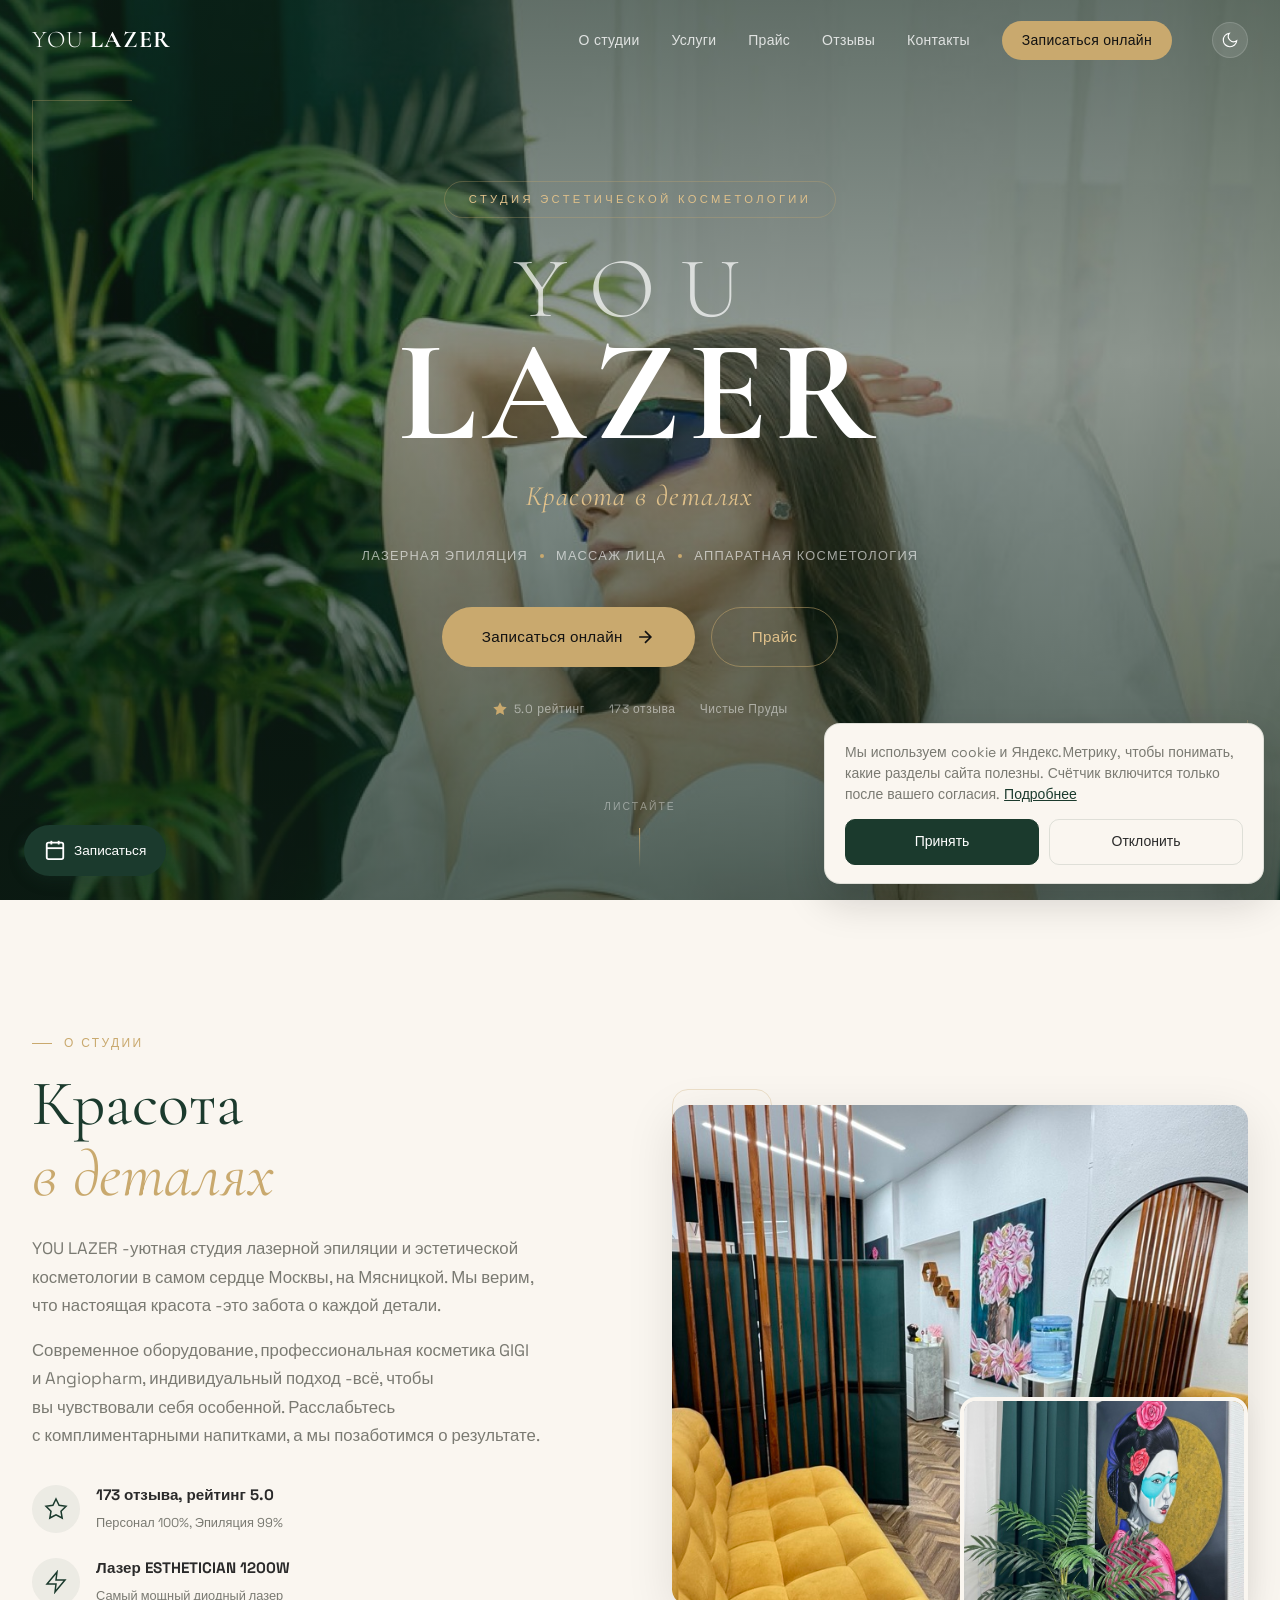
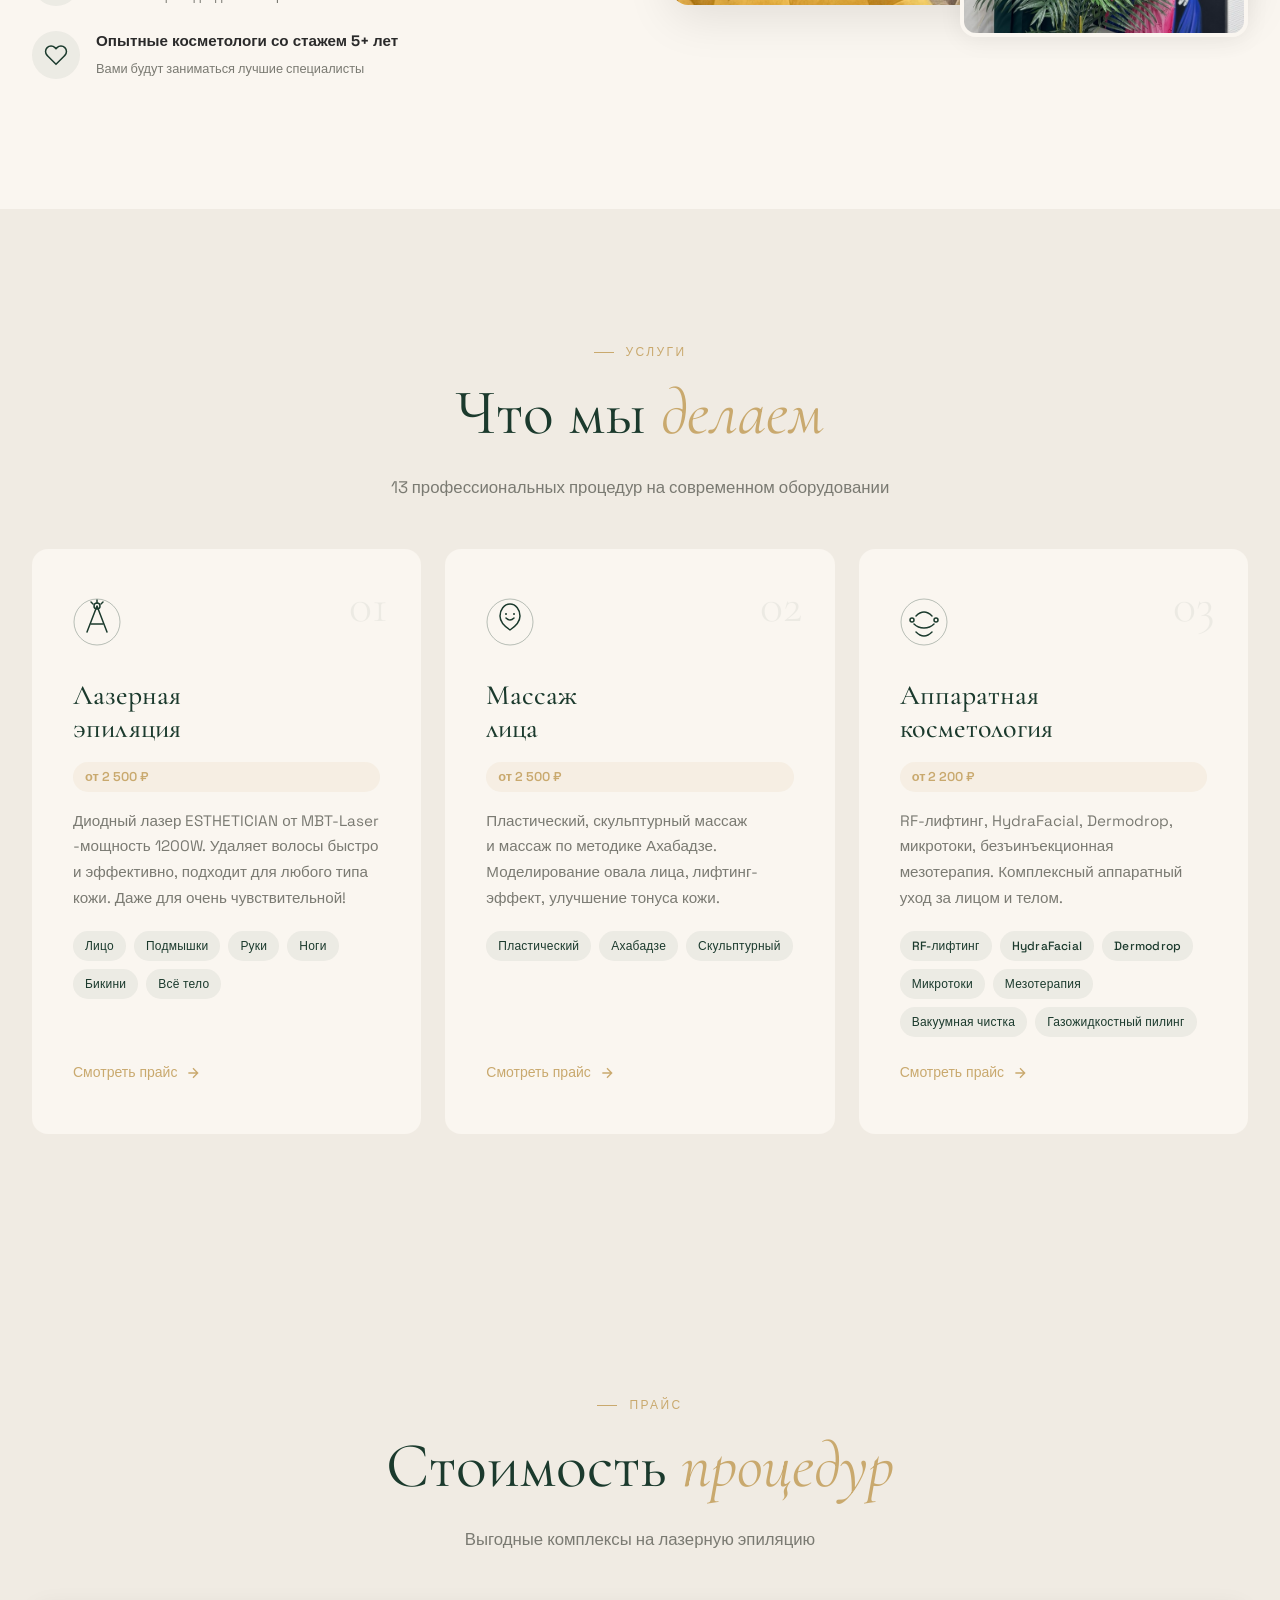
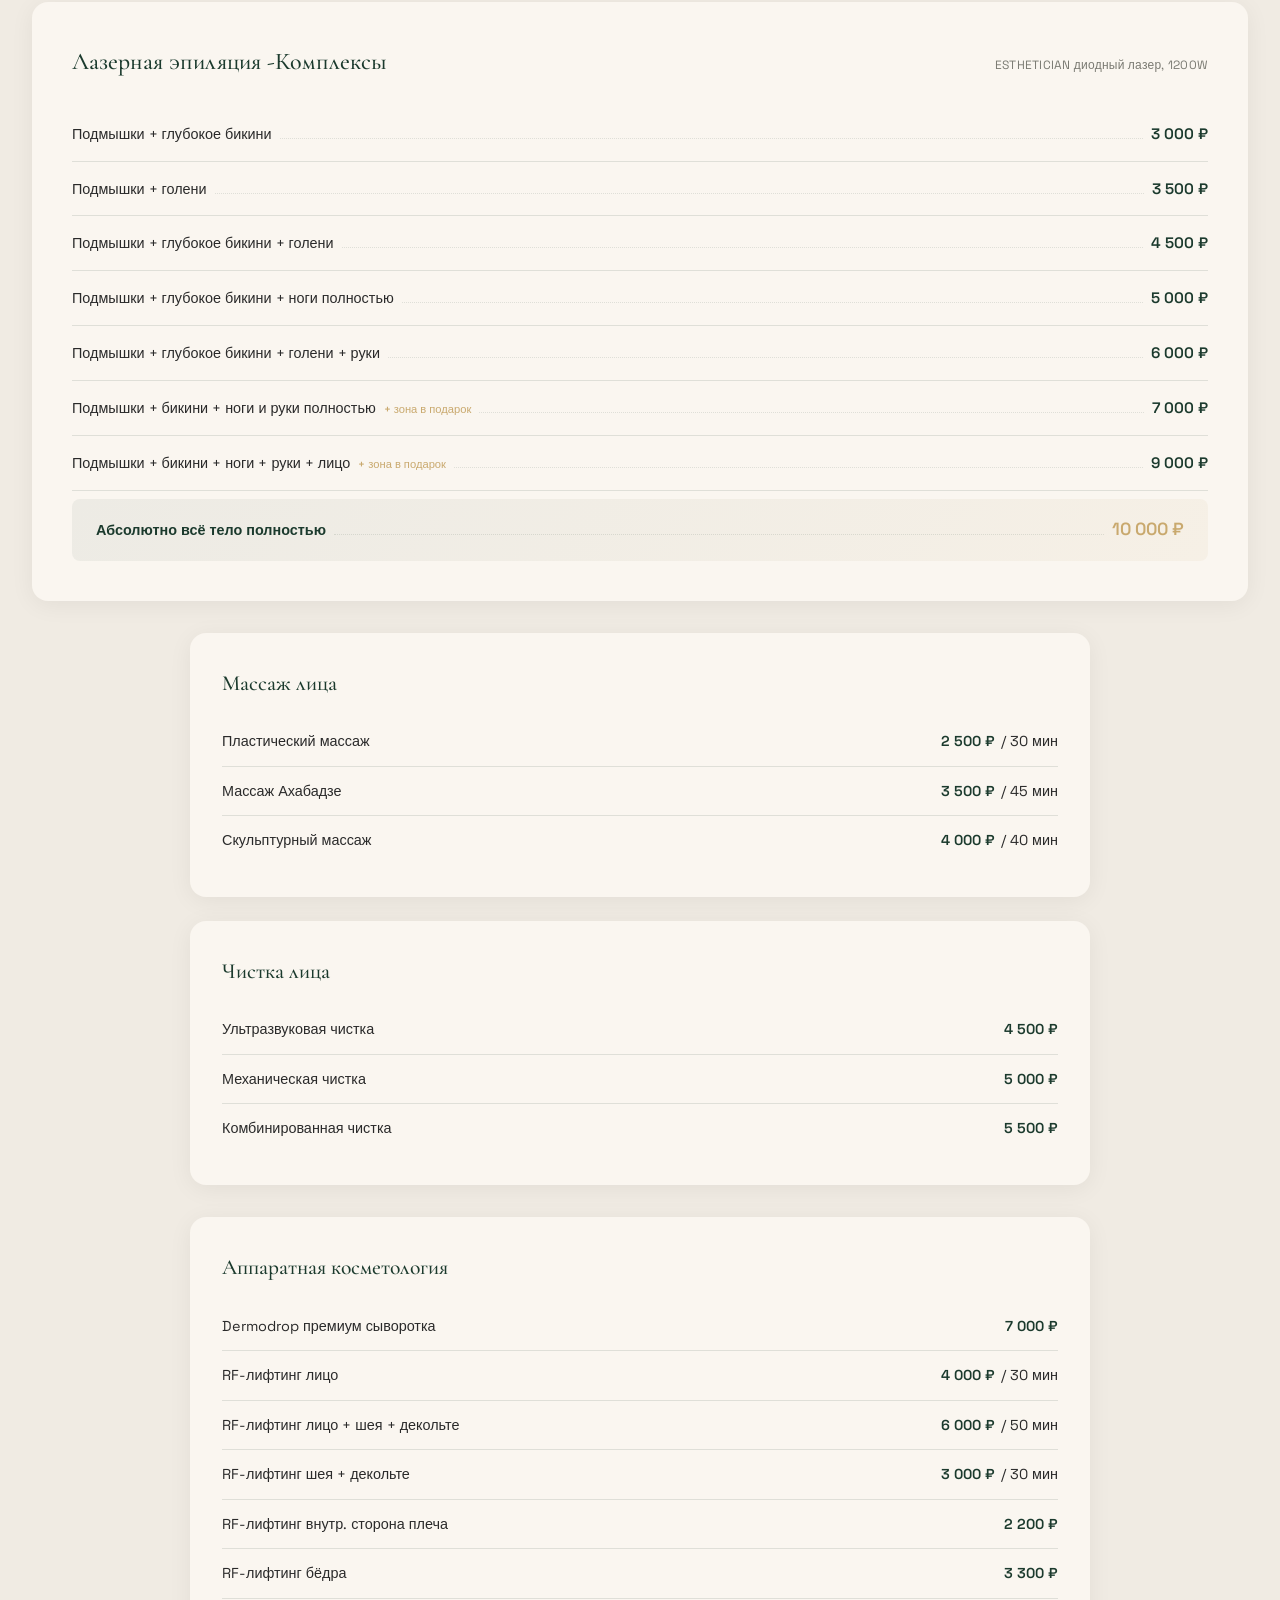
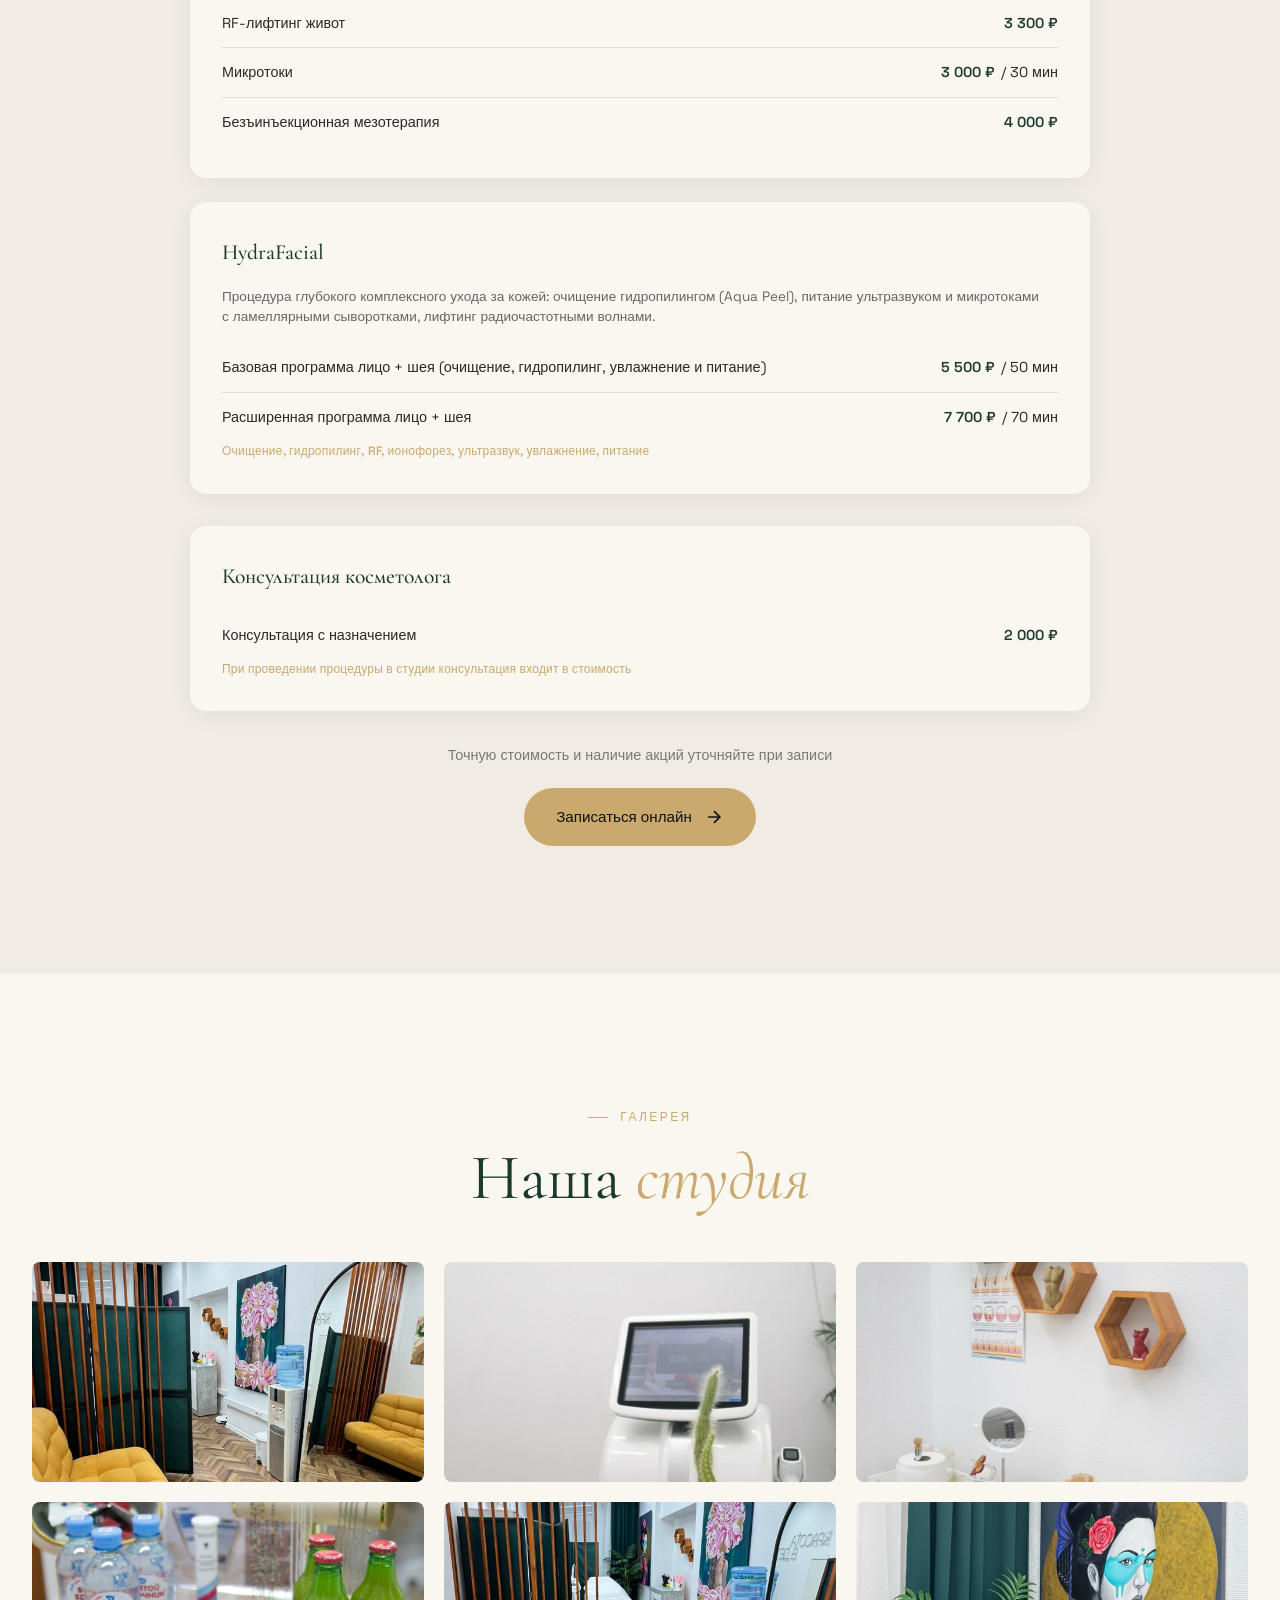
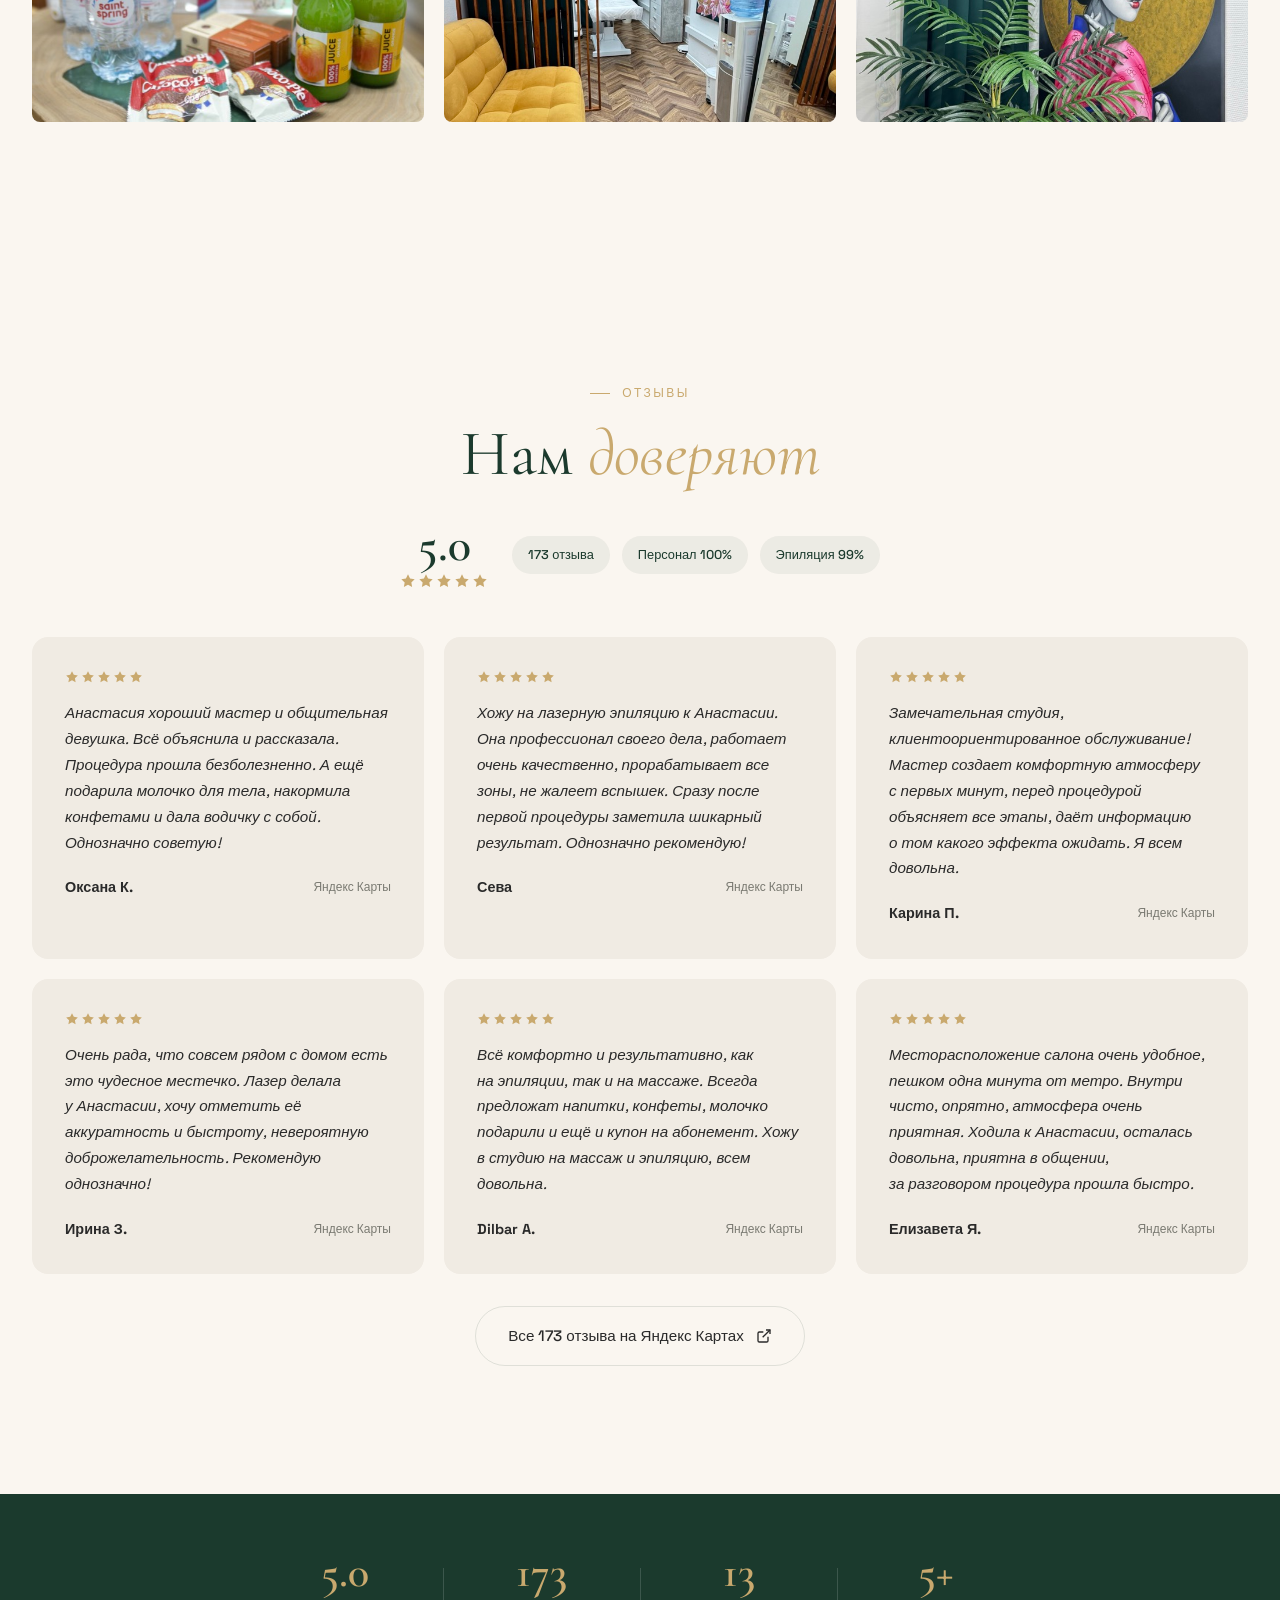
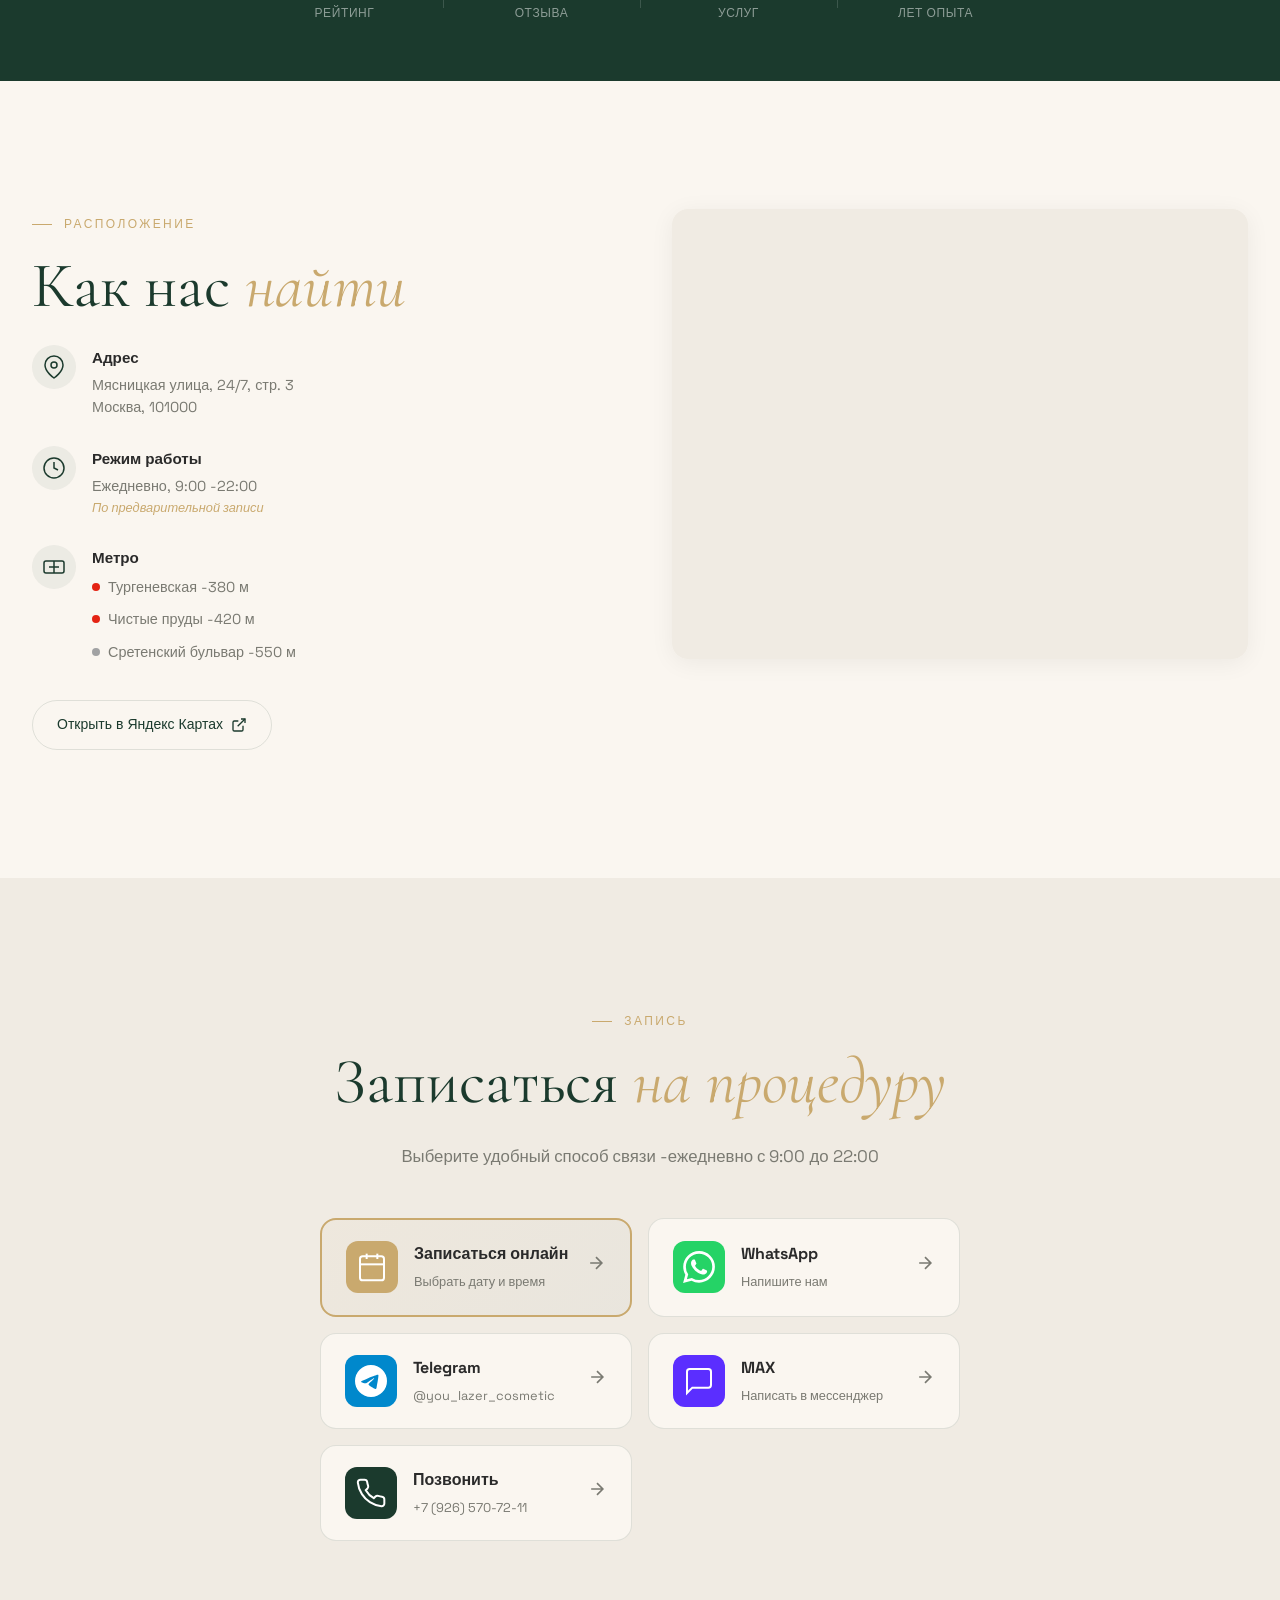
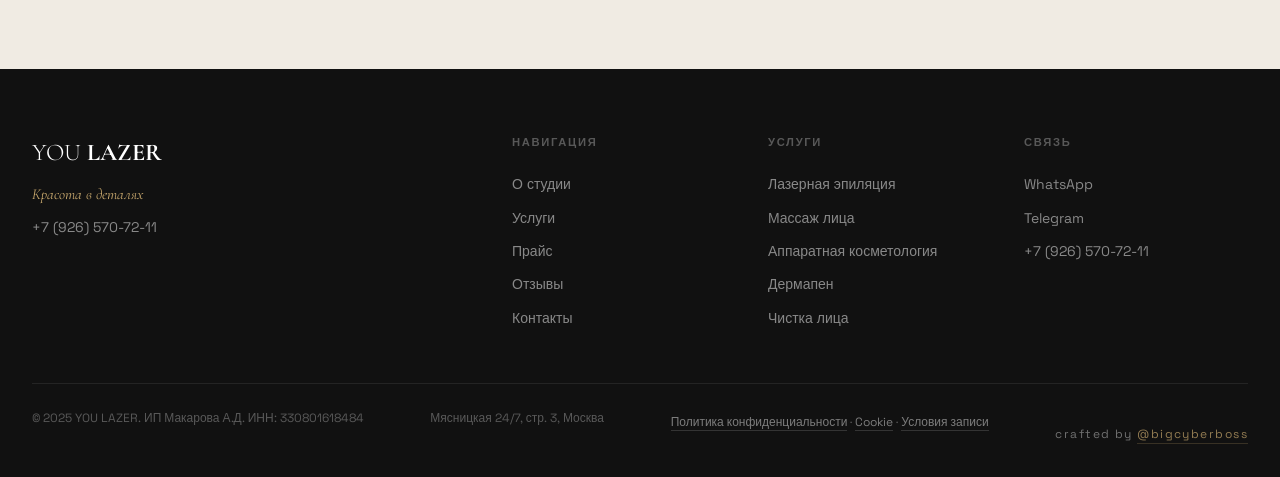
==== commit c74c8838: "политика конфиденциальности + cookie-баннер, метрика только после согласия" ====
--- a/index.html
+++ b/index.html
@@ -4,18 +4,20 @@
         <meta charset="UTF-8" />
         <meta name="viewport" content="width=device-width, initial-scale=1.0" />
 
-        <!-- Yandex.Metrika counter -->
+        <!-- Yandex.Metrika: счётчик подключается только после «Принять» в cookie-баннере (js/consent.js) -->
         <script type="text/javascript">
-            (function(m,e,t,r,i,k,a){m[i]=m[i]||function(){(m[i].a=m[i].a||[]).push(arguments)};
-            m[i].l=1*new Date();
-            for (var j = 0; j < document.scripts.length; j++) {if (document.scripts[j].src === r) { return; }}
-            k=e.createElement(t),a=e.getElementsByTagName(t)[0],k.async=1,k.src=r,a.parentNode.insertBefore(k,a)})
-            (window, document,'script','https://mc.yandex.ru/metrika/tag.js?id=108695984', 'ym');
-
-            ym(108695984, 'init', {ssr:true, webvisor:true, clickmap:true, ecommerce:"dataLayer", accurateTrackBounce:true, trackLinks:true});
+            window.loadMetrika = function () {
+                if (window.__metrikaLoaded) return;
+                window.__metrikaLoaded = true;
+                (function(m,e,t,r,i,k,a){m[i]=m[i]||function(){(m[i].a=m[i].a||[]).push(arguments)};
+                m[i].l=1*new Date();
+                for (var j = 0; j < document.scripts.length; j++) {if (document.scripts[j].src === r) { return; }}
+                k=e.createElement(t),a=e.getElementsByTagName(t)[0],k.async=1,k.src=r,a.parentNode.insertBefore(k,a)})
+                (window, document,'script','https://mc.yandex.ru/metrika/tag.js?id=108695984', 'ym');
+
+                ym(108695984, 'init', {ssr:true, webvisor:true, clickmap:true, ecommerce:"dataLayer", accurateTrackBounce:true, trackLinks:true});
+            };
         </script>
-        <noscript><div><img src="https://mc.yandex.ru/watch/108695984" style="position:absolute; left:-9999px;" alt="" /></div></noscript>
-        <!-- /Yandex.Metrika counter -->
 
         <title>YOU LAZER -Студия лазерной косметологии в Москве</title>
         <meta
@@ -1975,6 +1977,11 @@
                 <div class="footer__bottom">
                     <p>&copy; 2025 YOU LAZER. ИП Макарова А.Д. ИНН: 330801618484</p>
                     <p>Мясницкая 24/7, стр. 3, Москва</p>
+                    <p class="footer__legal">
+                        <a href="privacy.html">Политика конфиденциальности</a>
+                        · <a href="privacy.html#cookies">Cookie</a>
+                        · <a href="privacy.html#booking">Условия записи</a>
+                    </p>
                     <p class="footer__credit">crafted by <a href="https://t.me/bigcyberboss" target="_blank" rel="noopener">@bigcyberboss</a></p>
                 </div>
             </div>
@@ -2018,6 +2025,35 @@
             </div>
         </div>
 
+        <!-- ============ COOKIE CONSENT ============ -->
+        <div
+            class="cookie-banner"
+            id="cookieBanner"
+            role="dialog"
+            aria-live="polite"
+            aria-label="Использование cookie"
+            hidden
+        >
+            <p class="cookie-banner__text">
+                Мы используем cookie и Яндекс.Метрику, чтобы понимать, какие
+                разделы сайта полезны. Счётчик включится только после вашего
+                согласия. <a href="privacy.html#cookies">Подробнее</a>
+            </p>
+            <div class="cookie-banner__actions">
+                <button
+                    type="button"
+                    class="cookie-banner__btn cookie-banner__btn--accept"
+                    id="cookieAccept"
+                >
+                    Принять
+                </button>
+                <button type="button" class="cookie-banner__btn" id="cookieReject">
+                    Отклонить
+                </button>
+            </div>
+        </div>
+
+        <script src="js/consent.js"></script>
         <script src="js/main.js"></script>
     </body>
 </html>
--- a/css/style.css
+++ b/css/style.css
@@ -2461,3 +2461,157 @@
 body.is-locked {
   overflow: hidden;
 }
+
+/* ============================================
+   COOKIE CONSENT
+   ============================================ */
+.cookie-banner {
+  position: fixed;
+  left: 16px;
+  right: 16px;
+  bottom: 16px;
+  z-index: 1000;
+  max-width: 440px;
+  margin-left: auto;
+  padding: 18px 20px;
+  background: var(--bg);
+  color: var(--text);
+  border: 1px solid var(--border);
+  border-radius: 16px;
+  box-shadow: 0 16px 40px rgba(17, 17, 17, 0.18);
+  font-family: var(--font-body);
+}
+
+.cookie-banner[hidden] {
+  display: none;
+}
+
+.cookie-banner__text {
+  margin: 0 0 14px;
+  font-size: 0.875rem;
+  line-height: 1.5;
+  color: var(--text-light);
+}
+
+.cookie-banner__text a {
+  color: var(--primary);
+  text-decoration: underline;
+}
+
+.cookie-banner__actions {
+  display: flex;
+  gap: 10px;
+}
+
+.cookie-banner__btn {
+  flex: 1;
+  padding: 10px 14px;
+  border-radius: 10px;
+  border: 1px solid var(--border);
+  background: transparent;
+  color: var(--text);
+  font: inherit;
+  font-size: 0.875rem;
+  cursor: pointer;
+  transition: border-color var(--transition-fast), opacity var(--transition-fast);
+}
+
+.cookie-banner__btn:hover {
+  border-color: var(--primary);
+}
+
+.cookie-banner__btn--accept {
+  background: var(--primary);
+  border-color: var(--primary);
+  color: #fff;
+}
+
+.cookie-banner__btn--accept:hover {
+  opacity: 0.9;
+}
+
+/* ============================================
+   FOOTER LEGAL LINKS + LEGAL PAGE (privacy.html)
+   ============================================ */
+.footer__legal {
+  margin-top: 0.25rem;
+}
+
+.footer__legal a {
+  color: rgba(255, 255, 255, 0.45);
+  text-decoration: none;
+  border-bottom: 1px solid rgba(255, 255, 255, 0.15);
+}
+
+.footer__legal a:hover {
+  color: var(--secondary);
+}
+
+.legal {
+  padding: 4rem 0 5rem;
+}
+
+.legal__inner {
+  max-width: 760px;
+  margin: 0 auto;
+}
+
+.legal__back {
+  display: inline-block;
+  margin-bottom: 2rem;
+  font-size: 0.8rem;
+  letter-spacing: 0.08em;
+  text-transform: uppercase;
+  color: var(--text-light);
+  text-decoration: none;
+}
+
+.legal__back:hover {
+  color: var(--primary);
+}
+
+.legal h1 {
+  font-family: var(--font-display);
+  font-weight: 500;
+  font-size: clamp(2rem, 4vw, 3rem);
+  line-height: 1.1;
+  margin: 0 0 0.5rem;
+  color: var(--text);
+}
+
+.legal__meta {
+  margin: 0 0 3rem;
+  font-size: 0.85rem;
+  color: var(--text-light);
+}
+
+.legal section {
+  margin-bottom: 2.5rem;
+  scroll-margin-top: 2rem;
+}
+
+.legal h2 {
+  font-family: var(--font-display);
+  font-weight: 500;
+  font-size: 1.5rem;
+  margin: 0 0 0.75rem;
+  color: var(--text);
+}
+
+.legal p,
+.legal li {
+  font-size: 0.95rem;
+  line-height: 1.65;
+  color: var(--text);
+  margin: 0 0 0.75rem;
+}
+
+.legal ul {
+  padding-left: 1.2rem;
+  margin: 0 0 0.75rem;
+}
+
+.legal a {
+  color: var(--primary);
+  text-decoration: underline;
+}
